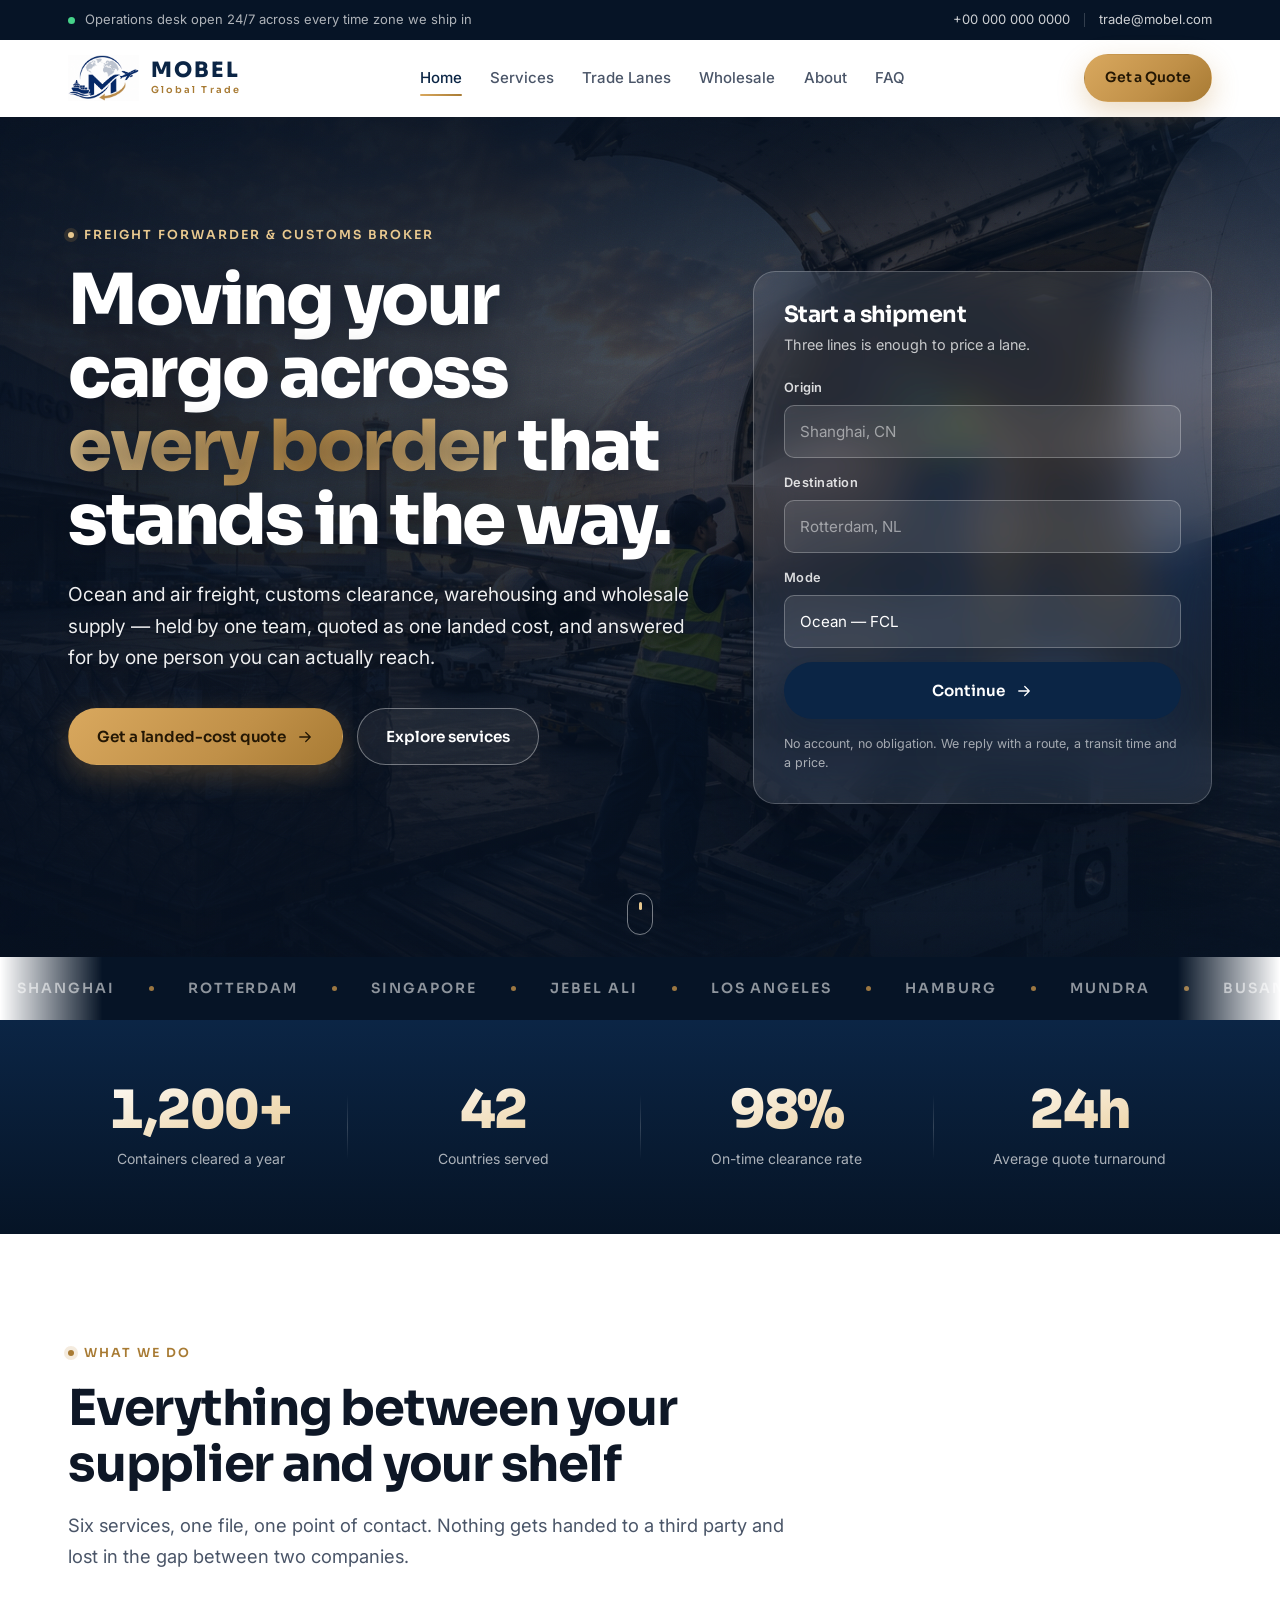
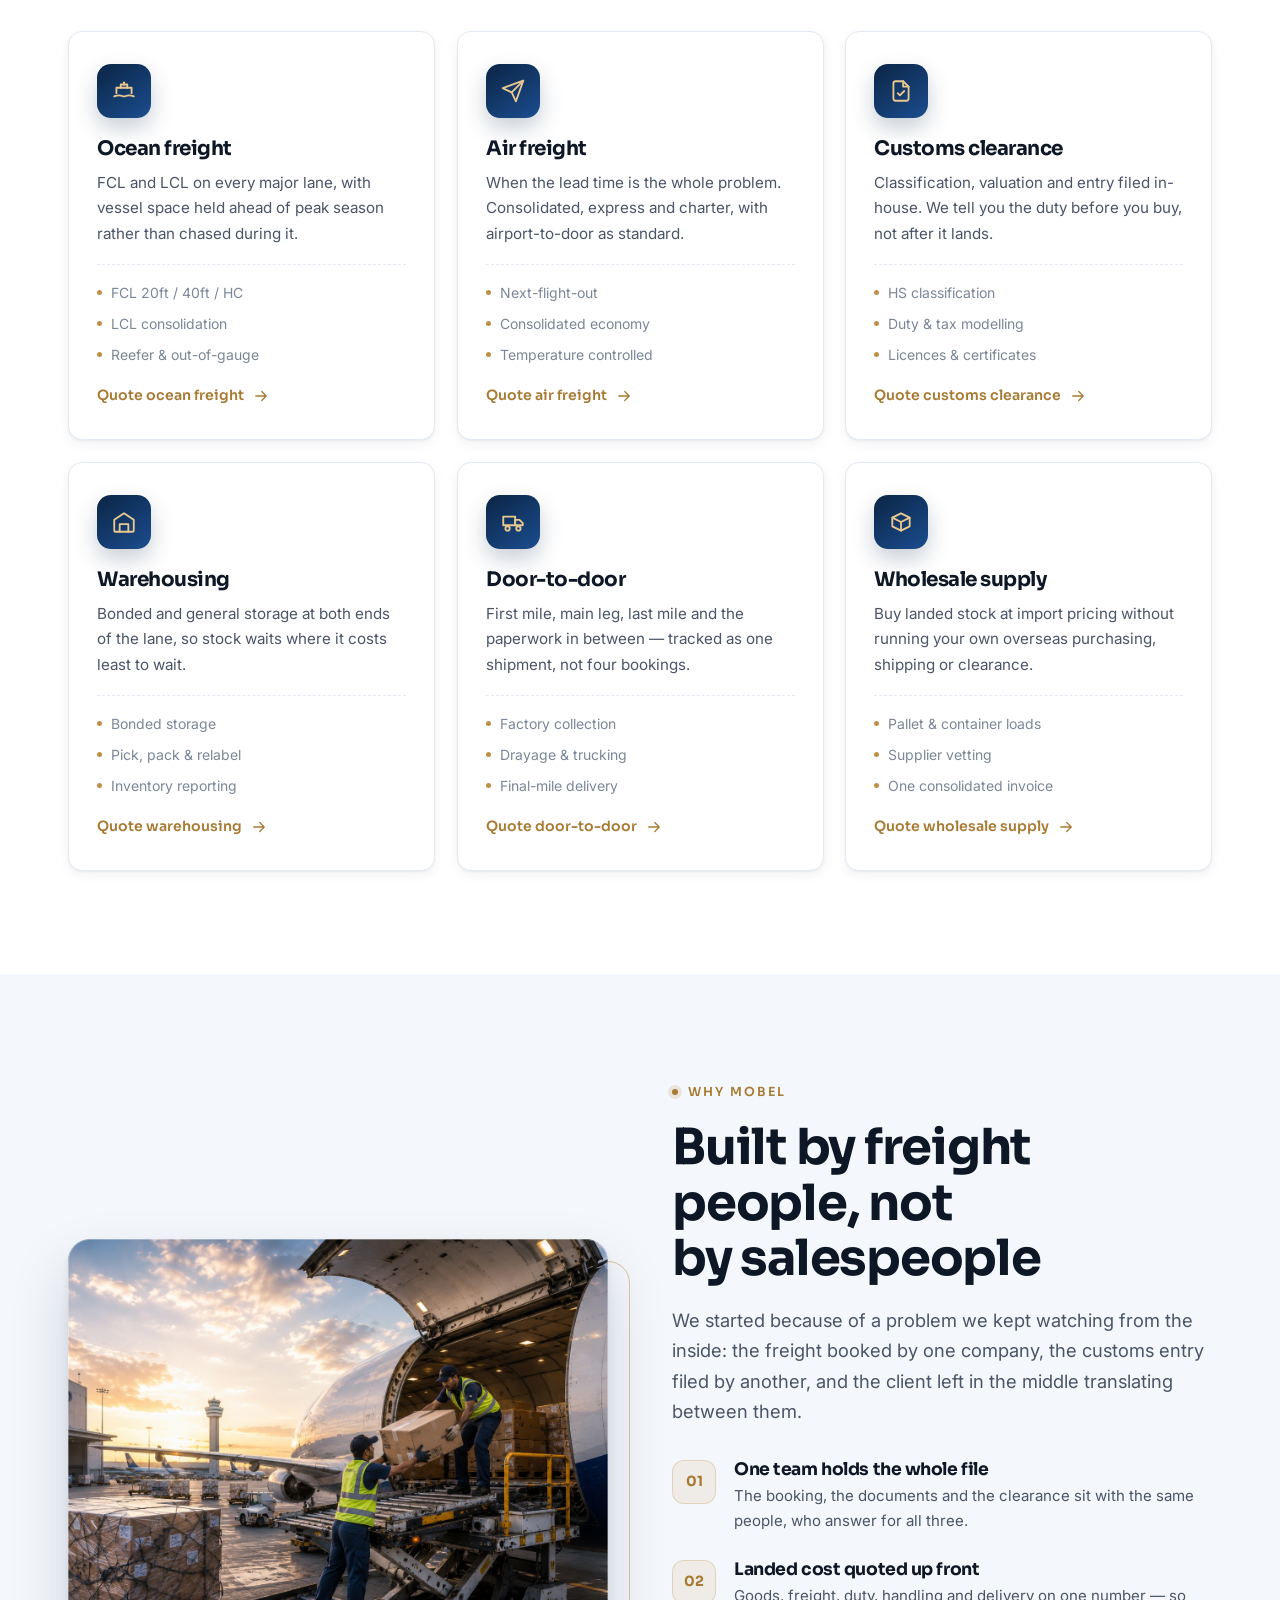
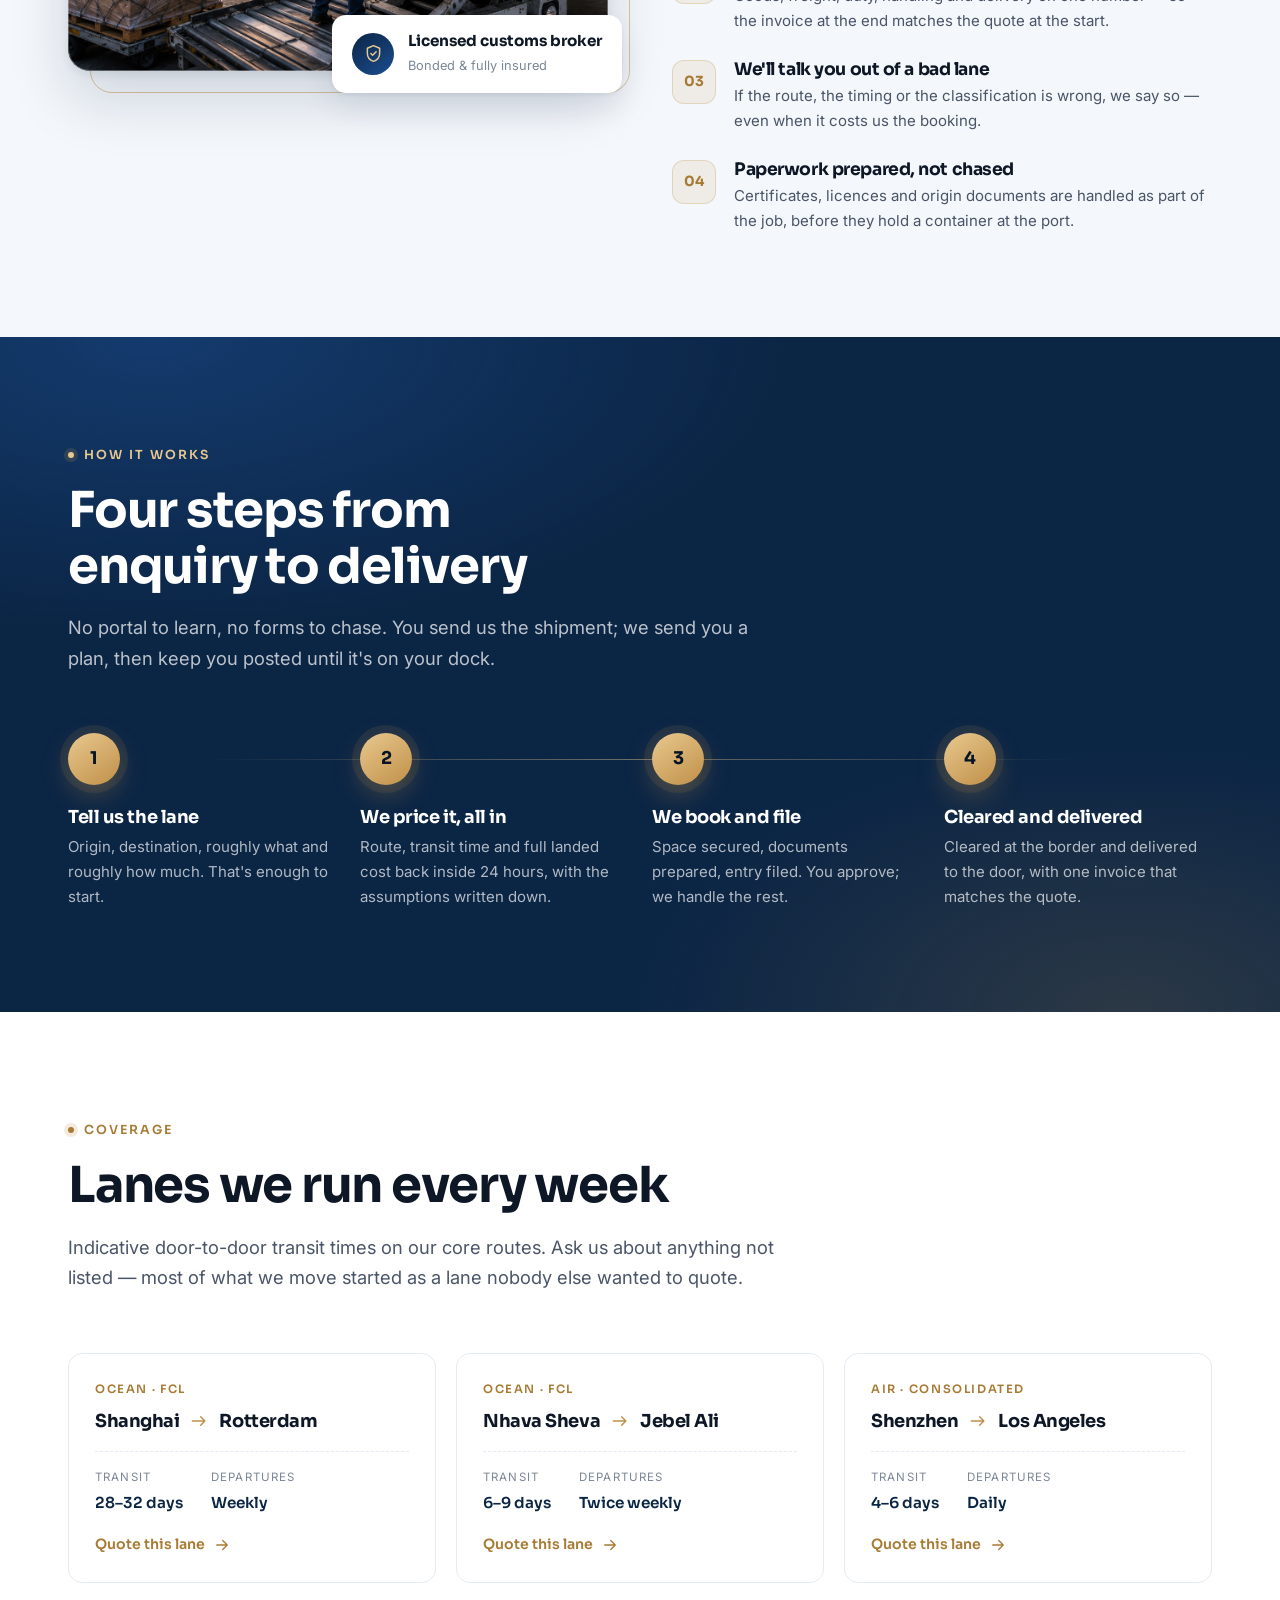
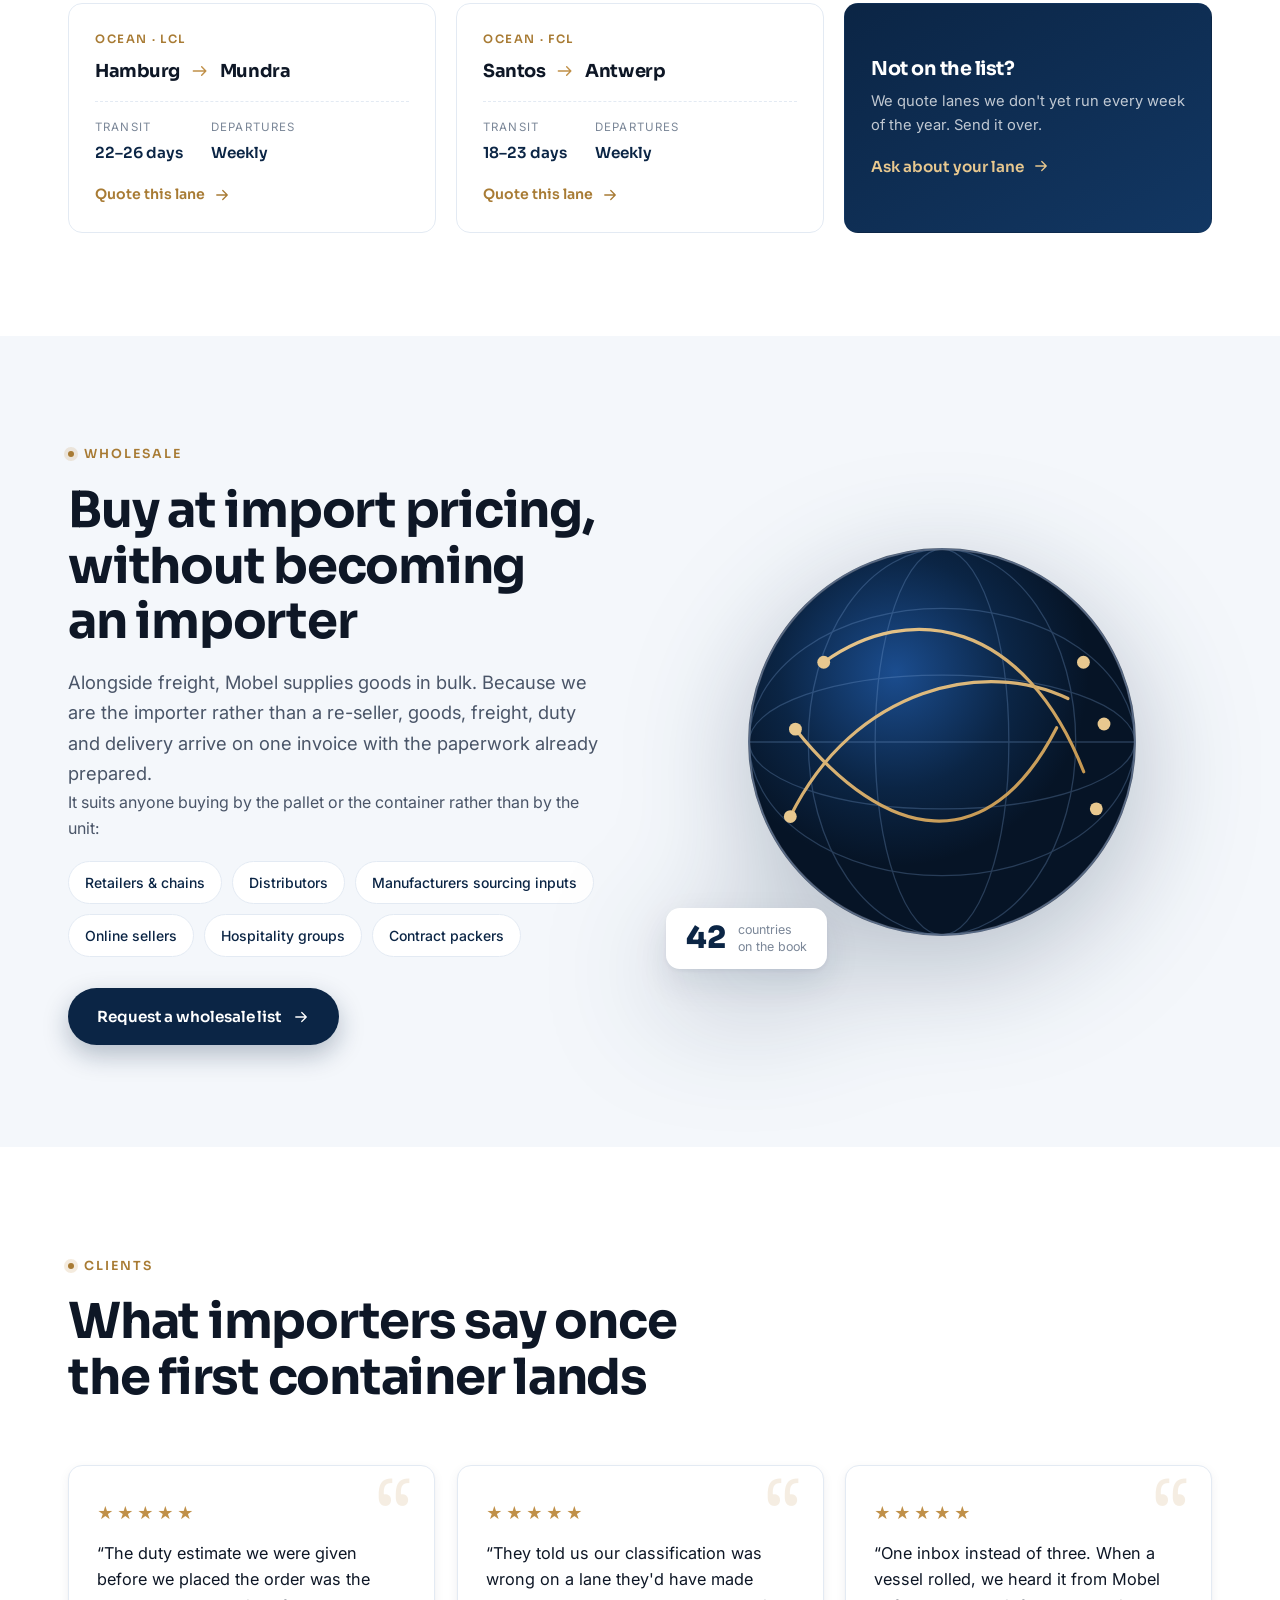
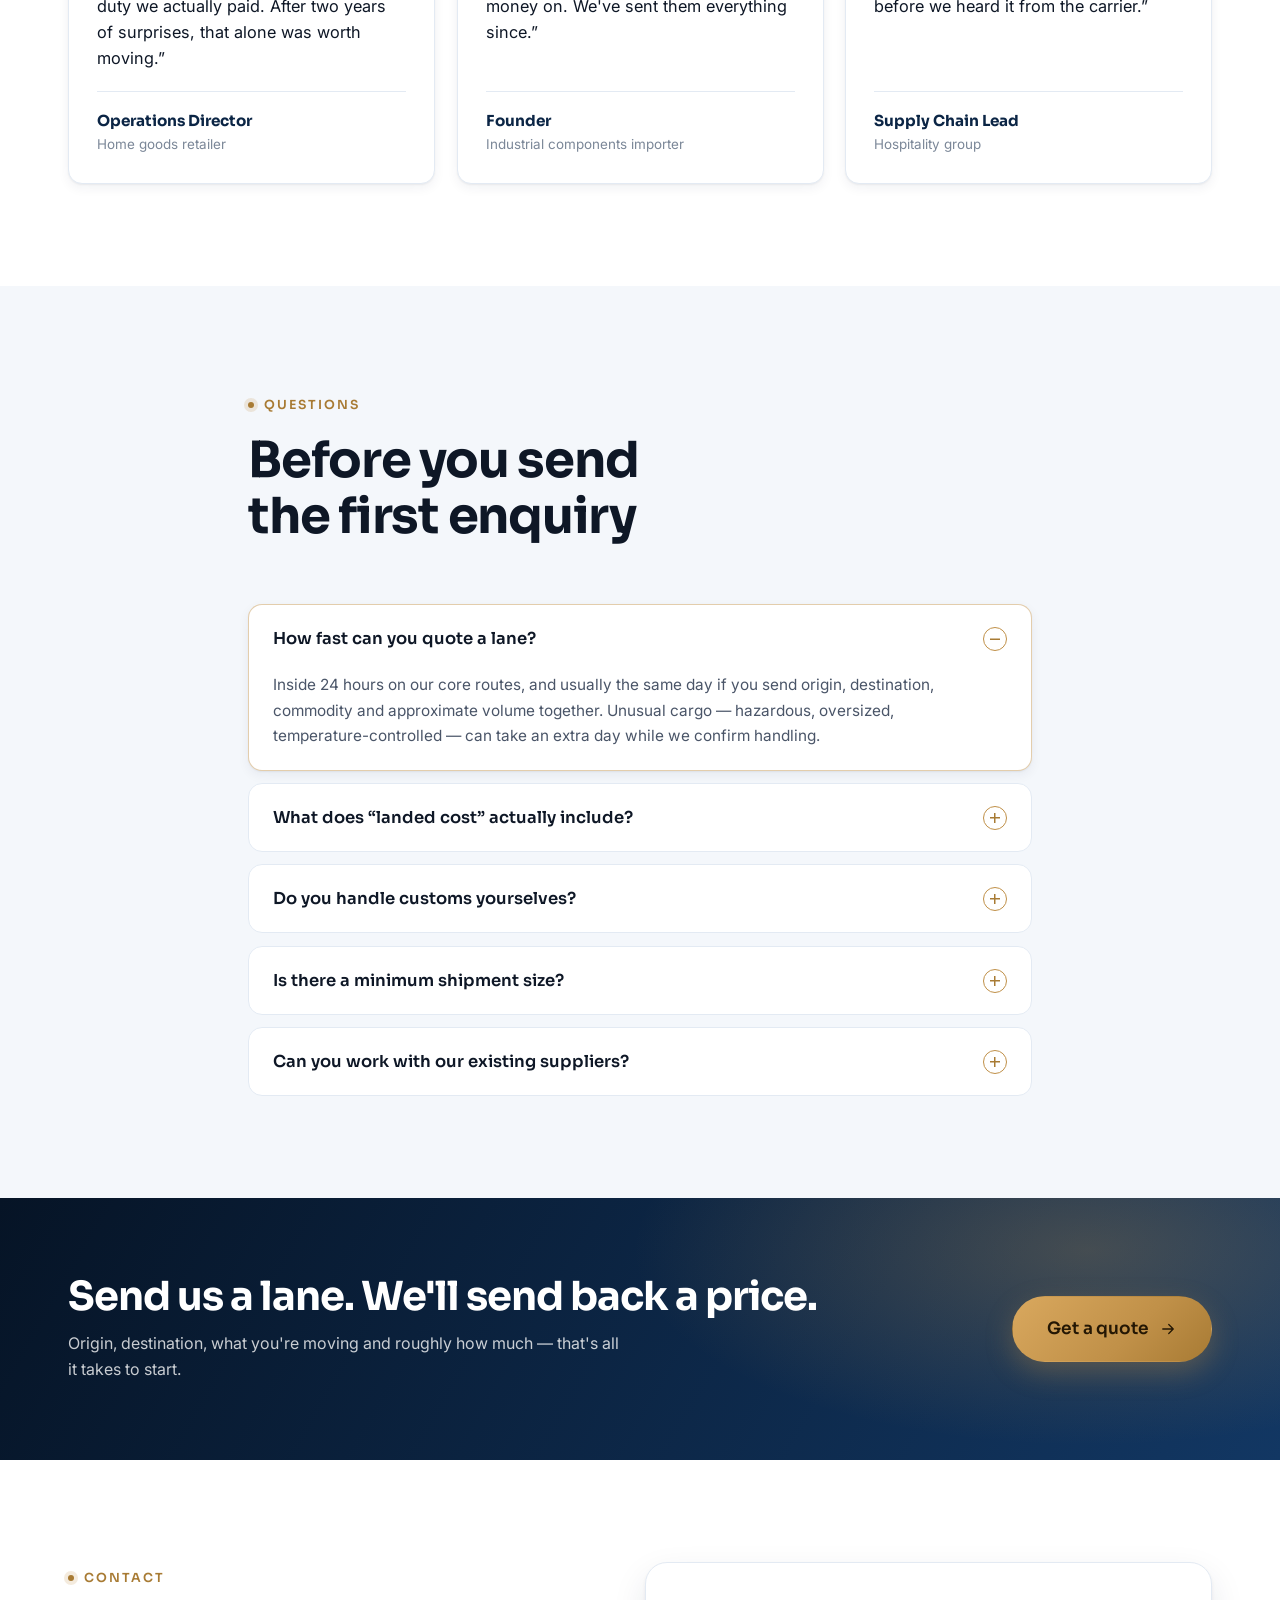
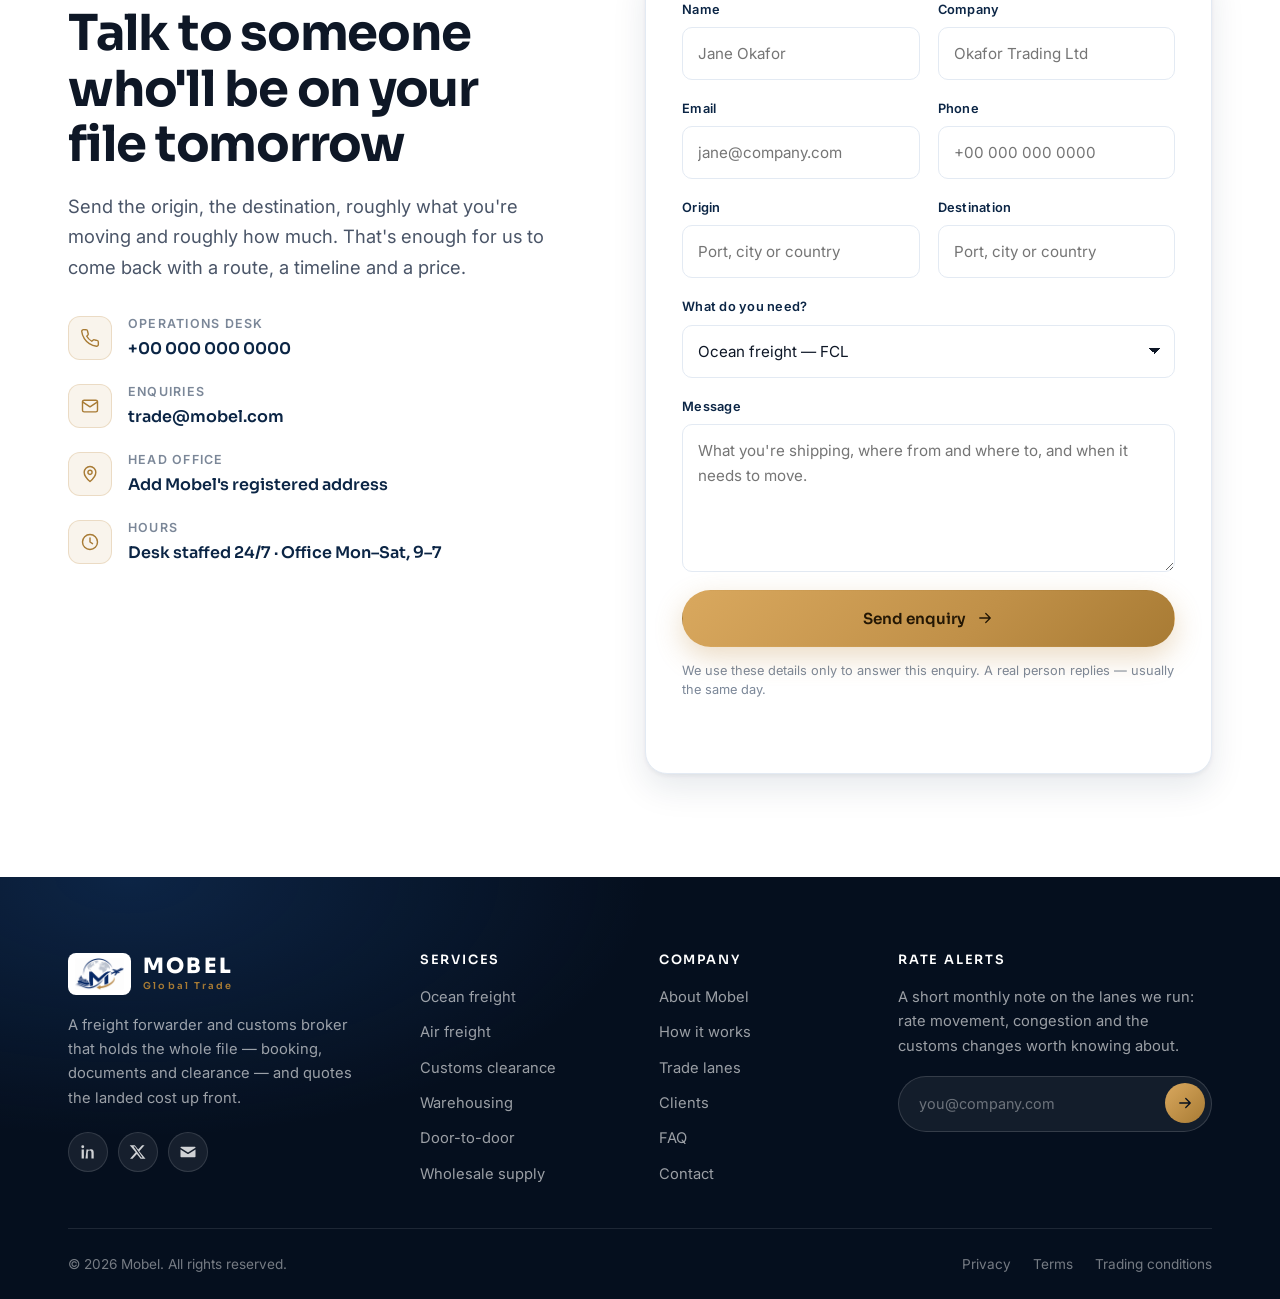
==== index.html @ 92ee80ad "Mobel site v2: enquiries and rate-alert sign-ups post to Zoho CRM as Leads" ====
<!DOCTYPE html>
<html lang="en">
<head>
<meta charset="UTF-8" />
<meta name="viewport" content="width=device-width, initial-scale=1.0" />
<meta name="theme-color" content="#0b2545" />
<title>Mobel — Import, Export &amp; Global Freight Forwarding</title>

<meta name="description" content="Mobel is a licensed freight forwarder and customs broker. Ocean and air freight, customs clearance, warehousing and wholesale supply — one team, one invoice, one landed cost." />
<link rel="canonical" href="https://praneet-admin.github.io/mobel/" />

<!-- Open Graph / social preview -->
<meta property="og:type" content="website" />
<meta property="og:title" content="Mobel — Import, Export &amp; Global Freight Forwarding" />
<meta property="og:description" content="Freight, customs and wholesale supply held by one team. Full landed cost quoted up front." />
<meta property="og:image" content="https://praneet-admin.github.io/mobel/hero-image.png" /> 
<meta name="twitter:card" content="summary_large_image" />

<link rel="icon" href="logo.png" />
<link rel="apple-touch-icon" href="logo.png" />

<link rel="preconnect" href="https://fonts.googleapis.com" />
<link rel="preconnect" href="https://fonts.gstatic.com" crossorigin />
<link href="https://fonts.googleapis.com/css2?family=Sora:wght@500;600;700;800&family=Inter:wght@400;500;600;700&display=swap" rel="stylesheet" />

<link rel="preload" as="image" href="hero-image.png" fetchpriority="high" />
<link rel="stylesheet" href="mobel-v2.css?v=2" />

<!-- Inline and before the first paint on purpose. The scroll-reveal CSS
     only hides anything when this class is present, so with JavaScript
     off the page renders complete instead of blank. -->
<script>document.documentElement.classList.add("js");</script>

<!-- Search engines read this to show the business as a rich result.
     Replace the placeholder phone, email and address before going live. -->
<script type="application/ld+json">
{
  "@context": "https://schema.org",
  "@type": "Organization",
  "name": "Mobel",
  "description": "Import, export, freight forwarding, customs clearance and wholesale supply.",
  "url": "https://praneet-admin.github.io/mobel/",
  "logo": "logo.png",
  "contactPoint": {
    "@type": "ContactPoint",
    "telephone": "+00-000-000-0000",
    "contactType": "sales",
    "availableLanguage": ["English"]
  }
}
</script>
</head>

<body>

<!-- Keyboard users land here first: one tab, one Enter, straight past the nav. -->
<a href="#main" class="skip-link">Skip to content</a>

<!-- ============================================================
     UTILITY BAR — contact details above the fold, always.
     Hidden under 900px, where the same details live in the menu.
     ============================================================ -->
<div class="topbar">
  <div class="shell topbar__inner">
    <p class="topbar__note">
      <span class="pulse" aria-hidden="true"></span>
      Operations desk open 24/7 across every time zone we ship in
    </p>
    <div class="topbar__links">
      <!-- TODO: replace with Mobel's real phone and inbox -->
      <a href="tel:+000000000000">+00 000 000 0000</a>
      <span class="topbar__sep" aria-hidden="true"></span>
      <a href="mailto:trade@mobel.com">trade@mobel.com</a>
    </div>
  </div>
</div>

<!-- ============================================================
     HEADER — sticky. Adds .is-scrolled past 40px (see mobel-v2.js),
     which tightens it and drops the glass shadow in.
     ============================================================ -->
<header class="header" id="header">
  <div class="shell header__inner">

    <a href="#home" class="brand" aria-label="Mobel — home">
      <img src="logo.png" alt="" class="brand__mark" width="830" height="540" />
      <span class="brand__text">
        MOBEL
        <small>Global Trade</small>
      </span>
    </a>

    <nav class="nav" id="nav" aria-label="Main">
      <ul class="nav__list">
        <li><a href="#home" class="nav__link is-active">Home</a></li>
        <li><a href="#services" class="nav__link">Services</a></li>
        <li><a href="#lanes" class="nav__link">Trade Lanes</a></li>
        <li><a href="#wholesale" class="nav__link">Wholesale</a></li>
        <li><a href="#about" class="nav__link">About</a></li>
        <li><a href="#faq" class="nav__link">FAQ</a></li>
      </ul>

      <!-- Only rendered inside the mobile panel; hidden on desktop. On the
           narrowest screens the header's own CTA is dropped for room, so it
           is repeated here rather than lost. -->
      <div class="nav__meta">
        <a href="#contact" class="btn btn--gold btn--full nav__cta">Get a Quote</a>
        <a href="tel:+000000000000">+00 000 000 0000</a>
        <a href="mailto:trade@mobel.com">trade@mobel.com</a>
      </div>
    </nav>

    <div class="header__actions">
      <a href="#contact" class="btn btn--gold btn--sm">Get a Quote</a>

      <button class="burger" id="burger" type="button"
              aria-label="Open menu" aria-expanded="false" aria-controls="nav">
        <span></span><span></span><span></span>
      </button>
    </div>

  </div>
</header>

<main id="main">

<!-- ============================================================
     HERO
     ============================================================ -->
<section class="hero" id="home">

  <!-- Photo lives in its own layer so it can drift (Ken Burns) without
       dragging the gradient, the grain or the copy along with it. -->
  <div class="hero__media" aria-hidden="true">
    <div class="hero__photo"></div>
    <div class="hero__veil"></div>
    <div class="hero__grain"></div>
  </div>

  <div class="shell hero__inner">

    <div class="hero__copy">

      <p class="eyebrow eyebrow--light reveal">
        <span class="eyebrow__dot" aria-hidden="true"></span>
        Freight forwarder &amp; customs broker
      </p>

      <h1 class="hero__title reveal" data-reveal-delay="1">
        Moving your cargo across
        <span class="grad">every border</span>
        that stands in the way.
      </h1>

      <p class="hero__lead reveal" data-reveal-delay="2">
        Ocean and air freight, customs clearance, warehousing and wholesale
        supply — held by one team, quoted as one landed cost, and answered
        for by one person you can actually reach.
      </p>

      <div class="hero__actions reveal" data-reveal-delay="3">
        <a href="#contact" class="btn btn--gold">
          Get a landed-cost quote
          <svg viewBox="0 0 24 24" class="btn__arrow" aria-hidden="true"><path d="M5 12h13M13 6l6 6-6 6"/></svg>
        </a>
        <a href="#services" class="btn btn--ghost">Explore services</a>
      </div>

      <ul class="hero__trust reveal" data-reveal-delay="4">
        <li>
          <svg viewBox="0 0 24 24" aria-hidden="true"><path d="M12 3l7 3v6c0 4.2-2.9 7.6-7 9-4.1-1.4-7-4.8-7-9V6l7-3z"/><path d="M9 12l2 2 4-4"/></svg>
          Licensed &amp; bonded
        </li>
        <li>
          <svg viewBox="0 0 24 24" aria-hidden="true"><circle cx="12" cy="12" r="9"/><path d="M12 7v5l3 2"/></svg>
          Quote inside 24 hours
        </li>
        <li>
          <svg viewBox="0 0 24 24" aria-hidden="true"><path d="M4 17h16M4 12h16M4 7h16"/></svg>
          One invoice, all-in
        </li>
      </ul>

    </div>

    <!-- Glass quote card. It is a real form: it posts nothing on its own,
         it hands what you typed to the full form at #contact so nobody
         types the same three answers twice. -->
    <aside class="quote reveal" data-reveal-delay="2" aria-labelledby="quote-title">
      <div class="quote__head">
        <h2 id="quote-title">Start a shipment</h2>
        <p>Three lines is enough to price a lane.</p>
      </div>

      <form class="quote__form" id="quick-quote" novalidate>
        <div class="field">
          <label for="q-from">Origin</label>
          <input type="text" id="q-from" name="from" placeholder="Shanghai, CN" autocomplete="off" />
        </div>
        <div class="field">
          <label for="q-to">Destination</label>
          <input type="text" id="q-to" name="to" placeholder="Rotterdam, NL" autocomplete="off" />
        </div>
        <div class="field">
          <label for="q-mode">Mode</label>
          <select id="q-mode" name="mode">
            <option>Ocean — FCL</option>
            <option>Ocean — LCL</option>
            <option>Air freight</option>
            <option>Customs clearance only</option>
            <option>Wholesale supply</option>
          </select>
        </div>
        <button type="submit" class="btn btn--navy btn--full">
          Continue
          <svg viewBox="0 0 24 24" class="btn__arrow" aria-hidden="true"><path d="M5 12h13M13 6l6 6-6 6"/></svg>
        </button>
      </form>

      <p class="quote__foot">No account, no obligation. We reply with a route, a transit time and a price.</p>
    </aside>

  </div>

  <a href="#ticker" class="hero__scroll" aria-label="Scroll to next section">
    <span></span>
  </a>
</section>

<!-- ============================================================
     PORT TICKER — the marquee doubles its own content in the markup
     so the loop can restart with no visible seam.
     ============================================================ -->
<section class="ticker" id="ticker" aria-label="Ports we operate through">
  <div class="ticker__track">
    <ul class="ticker__row">
      <li>Shanghai</li><li>Rotterdam</li><li>Singapore</li><li>Jebel Ali</li>
      <li>Los Angeles</li><li>Hamburg</li><li>Mundra</li><li>Busan</li>
      <li>Santos</li><li>Antwerp</li><li>Nhava Sheva</li><li>Felixstowe</li>
    </ul>
    <ul class="ticker__row" aria-hidden="true">
      <li>Shanghai</li><li>Rotterdam</li><li>Singapore</li><li>Jebel Ali</li>
      <li>Los Angeles</li><li>Hamburg</li><li>Mundra</li><li>Busan</li>
      <li>Santos</li><li>Antwerp</li><li>Nhava Sheva</li><li>Felixstowe</li>
    </ul>
  </div>
</section>

<!-- ============================================================
     STATS — counters animate once, when scrolled into view.
     TODO: every figure below is a placeholder. Swap in Mobel's real
     numbers before this site goes live.
     ============================================================ -->
<section class="stats" aria-label="Mobel by the numbers">
  <div class="shell stats__grid">

    <div class="stat reveal">
      <p class="stat__num"><span data-count="1200" data-suffix="+">0</span></p>
      <p class="stat__label">Containers cleared a year</p>
    </div>
    <div class="stat reveal" data-reveal-delay="1">
      <p class="stat__num"><span data-count="42" data-suffix="">0</span></p>
      <p class="stat__label">Countries served</p>
    </div>
    <div class="stat reveal" data-reveal-delay="2">
      <p class="stat__num"><span data-count="98" data-suffix="%">0</span></p>
      <p class="stat__label">On-time clearance rate</p>
    </div>
    <div class="stat reveal" data-reveal-delay="3">
      <p class="stat__num"><span data-count="24" data-suffix="h">0</span></p>
      <p class="stat__label">Average quote turnaround</p>
    </div>

  </div>
</section>

<!-- ============================================================
     SERVICES
     ============================================================ -->
<section class="section" id="services">
  <div class="shell">

    <header class="section__head reveal">
      <p class="eyebrow"><span class="eyebrow__dot" aria-hidden="true"></span> What we do</p>
      <h2 class="section__title">Everything between your supplier and your shelf</h2>
      <p class="section__lead">
        Six services, one file, one point of contact. Nothing gets handed to a
        third party and lost in the gap between two companies.
      </p>
    </header>

    <div class="cards">

      <article class="card reveal">
        <div class="card__icon">
          <svg viewBox="0 0 24 24" aria-hidden="true"><path d="M3 17s2-1 4.5-1 3 1 4.5 1 2-1 4.5-1 4.5 1 4.5 1"/><path d="M5 14V9h14v5"/><path d="M9 9V6h6v3"/><path d="M12 6V4"/></svg>
        </div>
        <h3>Ocean freight</h3>
        <p>FCL and LCL on every major lane, with vessel space held ahead of peak season rather than chased during it.</p>
        <ul class="card__list">
          <li>FCL 20ft / 40ft / HC</li>
          <li>LCL consolidation</li>
          <li>Reefer &amp; out-of-gauge</li>
        </ul>
        <a href="#contact" class="link-arrow card__quote" data-prefill data-service="Ocean freight — FCL">
          Quote ocean freight
          <svg viewBox="0 0 24 24" aria-hidden="true"><path d="M5 12h13M13 6l6 6-6 6"/></svg>
        </a>
      </article>

      <article class="card reveal" data-reveal-delay="1">
        <div class="card__icon">
          <svg viewBox="0 0 24 24" aria-hidden="true"><path d="M21.5 2.5L10.8 13.2"/><path d="M21.5 2.5l-6.8 19-3.9-8.3-8.3-3.9z"/></svg>
        </div>
        <h3>Air freight</h3>
        <p>When the lead time is the whole problem. Consolidated, express and charter, with airport-to-door as standard.</p>
        <ul class="card__list">
          <li>Next-flight-out</li>
          <li>Consolidated economy</li>
          <li>Temperature controlled</li>
        </ul>
        <a href="#contact" class="link-arrow card__quote" data-prefill data-service="Air freight">
          Quote air freight
          <svg viewBox="0 0 24 24" aria-hidden="true"><path d="M5 12h13M13 6l6 6-6 6"/></svg>
        </a>
      </article>

      <article class="card reveal" data-reveal-delay="2">
        <div class="card__icon">
          <svg viewBox="0 0 24 24" aria-hidden="true"><path d="M14 3H7a2 2 0 00-2 2v14a2 2 0 002 2h10a2 2 0 002-2V8z"/><path d="M14 3v5h5"/><path d="M9 14l2 2 4-4"/></svg>
        </div>
        <h3>Customs clearance</h3>
        <p>Classification, valuation and entry filed in-house. We tell you the duty before you buy, not after it lands.</p>
        <ul class="card__list">
          <li>HS classification</li>
          <li>Duty &amp; tax modelling</li>
          <li>Licences &amp; certificates</li>
        </ul>
        <a href="#contact" class="link-arrow card__quote" data-prefill data-service="Customs clearance only">
          Quote customs clearance
          <svg viewBox="0 0 24 24" aria-hidden="true"><path d="M5 12h13M13 6l6 6-6 6"/></svg>
        </a>
      </article>

      <article class="card reveal" data-reveal-delay="3">
        <div class="card__icon">
          <svg viewBox="0 0 24 24" aria-hidden="true"><path d="M3 10l9-6 9 6v10a1 1 0 01-1 1H4a1 1 0 01-1-1z"/><path d="M8 21v-7h8v7"/></svg>
        </div>
        <h3>Warehousing</h3>
        <p>Bonded and general storage at both ends of the lane, so stock waits where it costs least to wait.</p>
        <ul class="card__list">
          <li>Bonded storage</li>
          <li>Pick, pack &amp; relabel</li>
          <li>Inventory reporting</li>
        </ul>
        <a href="#contact" class="link-arrow card__quote" data-prefill data-service="Warehousing">
          Quote warehousing
          <svg viewBox="0 0 24 24" aria-hidden="true"><path d="M5 12h13M13 6l6 6-6 6"/></svg>
        </a>
      </article>

      <article class="card reveal" data-reveal-delay="4">
        <div class="card__icon">
          <svg viewBox="0 0 24 24" aria-hidden="true"><path d="M3 7h11v8H3z"/><path d="M14 10h4l3 3v2h-7z"/><circle cx="7" cy="18" r="2"/><circle cx="17" cy="18" r="2"/></svg>
        </div>
        <h3>Door-to-door</h3>
        <p>First mile, main leg, last mile and the paperwork in between — tracked as one shipment, not four bookings.</p>
        <ul class="card__list">
          <li>Factory collection</li>
          <li>Drayage &amp; trucking</li>
          <li>Final-mile delivery</li>
        </ul>
        <a href="#contact" class="link-arrow card__quote" data-prefill data-service="Not sure yet — advise me">
          Quote door-to-door
          <svg viewBox="0 0 24 24" aria-hidden="true"><path d="M5 12h13M13 6l6 6-6 6"/></svg>
        </a>
      </article>

      <article class="card reveal" data-reveal-delay="5">
        <div class="card__icon">
          <svg viewBox="0 0 24 24" aria-hidden="true"><path d="M4 8l8-4 8 4-8 4z"/><path d="M4 8v8l8 4 8-4V8"/><path d="M12 12v8"/></svg>
        </div>
        <h3>Wholesale supply</h3>
        <p>Buy landed stock at import pricing without running your own overseas purchasing, shipping or clearance.</p>
        <ul class="card__list">
          <li>Pallet &amp; container loads</li>
          <li>Supplier vetting</li>
          <li>One consolidated invoice</li>
        </ul>
        <a href="#contact" class="link-arrow card__quote" data-prefill data-service="Wholesale supply">
          Quote wholesale supply
          <svg viewBox="0 0 24 24" aria-hidden="true"><path d="M5 12h13M13 6l6 6-6 6"/></svg>
        </a>
      </article>

    </div>
  </div>
</section>

<!-- ============================================================
     WHY MOBEL — split: photo collage left, argument right
     ============================================================ -->
<section class="section section--mist" id="about">
  <div class="shell split">

    <div class="split__media reveal">
      <div class="frame">
        <img src="hero-image.png" alt="Mobel ground crew loading palletised cargo into a freighter at dawn" loading="lazy" width="1536" height="1024" />
      </div>

      <!-- floating credential chip -->
      <div class="badge">
        <div class="badge__ring">
          <svg viewBox="0 0 24 24" aria-hidden="true"><path d="M12 3l7 3v6c0 4.2-2.9 7.6-7 9-4.1-1.4-7-4.8-7-9V6l7-3z"/><path d="M9 12l2 2 4-4"/></svg>
        </div>
        <div>
          <strong>Licensed customs broker</strong>
          <span>Bonded &amp; fully insured</span>
        </div>
      </div>
    </div>

    <div class="split__body">
      <p class="eyebrow reveal"><span class="eyebrow__dot" aria-hidden="true"></span> Why Mobel</p>
      <h2 class="section__title reveal" data-reveal-delay="1">
        Built by freight people, not by salespeople
      </h2>
      <p class="section__lead reveal" data-reveal-delay="1">
        We started because of a problem we kept watching from the inside: the
        freight booked by one company, the customs entry filed by another, and
        the client left in the middle translating between them.
      </p>

      <ol class="points">
        <li class="reveal" data-reveal-delay="2">
          <span class="points__n">01</span>
          <div>
            <h3>One team holds the whole file</h3>
            <p>The booking, the documents and the clearance sit with the same people, who answer for all three.</p>
          </div>
        </li>
        <li class="reveal" data-reveal-delay="3">
          <span class="points__n">02</span>
          <div>
            <h3>Landed cost quoted up front</h3>
            <p>Goods, freight, duty, handling and delivery on one number — so the invoice at the end matches the quote at the start.</p>
          </div>
        </li>
        <li class="reveal" data-reveal-delay="4">
          <span class="points__n">03</span>
          <div>
            <h3>We'll talk you out of a bad lane</h3>
            <p>If the route, the timing or the classification is wrong, we say so — even when it costs us the booking.</p>
          </div>
        </li>
        <li class="reveal" data-reveal-delay="5">
          <span class="points__n">04</span>
          <div>
            <h3>Paperwork prepared, not chased</h3>
            <p>Certificates, licences and origin documents are handled as part of the job, before they hold a container at the port.</p>
          </div>
        </li>
      </ol>
    </div>

  </div>
</section>

<!-- ============================================================
     PROCESS
     ============================================================ -->
<section class="section section--navy" id="process">
  <div class="shell">

    <header class="section__head section__head--light reveal">
      <p class="eyebrow eyebrow--light"><span class="eyebrow__dot" aria-hidden="true"></span> How it works</p>
      <h2 class="section__title">Four steps from enquiry to delivery</h2>
      <p class="section__lead">
        No portal to learn, no forms to chase. You send us the shipment; we
        send you a plan, then keep you posted until it's on your dock.
      </p>
    </header>

    <ol class="steps">
      <li class="step reveal">
        <span class="step__n">1</span>
        <h3>Tell us the lane</h3>
        <p>Origin, destination, roughly what and roughly how much. That's enough to start.</p>
      </li>
      <li class="step reveal" data-reveal-delay="1">
        <span class="step__n">2</span>
        <h3>We price it, all in</h3>
        <p>Route, transit time and full landed cost back inside 24 hours, with the assumptions written down.</p>
      </li>
      <li class="step reveal" data-reveal-delay="2">
        <span class="step__n">3</span>
        <h3>We book and file</h3>
        <p>Space secured, documents prepared, entry filed. You approve; we handle the rest.</p>
      </li>
      <li class="step reveal" data-reveal-delay="3">
        <span class="step__n">4</span>
        <h3>Cleared and delivered</h3>
        <p>Cleared at the border and delivered to the door, with one invoice that matches the quote.</p>
      </li>
    </ol>

  </div>
</section>

<!-- ============================================================
     TRADE LANES
     ============================================================ -->
<section class="section" id="lanes">
  <div class="shell">

    <header class="section__head reveal">
      <p class="eyebrow"><span class="eyebrow__dot" aria-hidden="true"></span> Coverage</p>
      <h2 class="section__title">Lanes we run every week</h2>
      <p class="section__lead">
        Indicative door-to-door transit times on our core routes. Ask us about
        anything not listed — most of what we move started as a lane nobody
        else wanted to quote.
      </p>
    </header>

    <div class="lanes">

      <article class="lane reveal">
        <p class="lane__mode">Ocean · FCL</p>
        <h3 class="lane__route"><span>Shanghai</span><svg viewBox="0 0 24 24" aria-hidden="true"><path d="M4 12h15M14 7l5 5-5 5"/></svg><span>Rotterdam</span></h3>
        <dl class="lane__meta">
          <div><dt>Transit</dt><dd>28–32 days</dd></div>
          <div><dt>Departures</dt><dd>Weekly</dd></div>
        </dl>
        <a href="#contact" class="link-arrow lane__quote" data-prefill data-origin="Shanghai" data-destination="Rotterdam" data-service="Ocean freight — FCL">
          Quote this lane
          <svg viewBox="0 0 24 24" aria-hidden="true"><path d="M5 12h13M13 6l6 6-6 6"/></svg>
        </a>
      </article>

      <article class="lane reveal" data-reveal-delay="1">
        <p class="lane__mode">Ocean · FCL</p>
        <h3 class="lane__route"><span>Nhava Sheva</span><svg viewBox="0 0 24 24" aria-hidden="true"><path d="M4 12h15M14 7l5 5-5 5"/></svg><span>Jebel Ali</span></h3>
        <dl class="lane__meta">
          <div><dt>Transit</dt><dd>6–9 days</dd></div>
          <div><dt>Departures</dt><dd>Twice weekly</dd></div>
        </dl>
        <a href="#contact" class="link-arrow lane__quote" data-prefill data-origin="Nhava Sheva" data-destination="Jebel Ali" data-service="Ocean freight — FCL">
          Quote this lane
          <svg viewBox="0 0 24 24" aria-hidden="true"><path d="M5 12h13M13 6l6 6-6 6"/></svg>
        </a>
      </article>

      <article class="lane reveal" data-reveal-delay="2">
        <p class="lane__mode">Air · Consolidated</p>
        <h3 class="lane__route"><span>Shenzhen</span><svg viewBox="0 0 24 24" aria-hidden="true"><path d="M4 12h15M14 7l5 5-5 5"/></svg><span>Los Angeles</span></h3>
        <dl class="lane__meta">
          <div><dt>Transit</dt><dd>4–6 days</dd></div>
          <div><dt>Departures</dt><dd>Daily</dd></div>
        </dl>
        <a href="#contact" class="link-arrow lane__quote" data-prefill data-origin="Shenzhen" data-destination="Los Angeles" data-service="Air freight">
          Quote this lane
          <svg viewBox="0 0 24 24" aria-hidden="true"><path d="M5 12h13M13 6l6 6-6 6"/></svg>
        </a>
      </article>

      <article class="lane reveal" data-reveal-delay="3">
        <p class="lane__mode">Ocean · LCL</p>
        <h3 class="lane__route"><span>Hamburg</span><svg viewBox="0 0 24 24" aria-hidden="true"><path d="M4 12h15M14 7l5 5-5 5"/></svg><span>Mundra</span></h3>
        <dl class="lane__meta">
          <div><dt>Transit</dt><dd>22–26 days</dd></div>
          <div><dt>Departures</dt><dd>Weekly</dd></div>
        </dl>
        <a href="#contact" class="link-arrow lane__quote" data-prefill data-origin="Hamburg" data-destination="Mundra" data-service="Ocean freight — LCL">
          Quote this lane
          <svg viewBox="0 0 24 24" aria-hidden="true"><path d="M5 12h13M13 6l6 6-6 6"/></svg>
        </a>
      </article>

      <article class="lane reveal" data-reveal-delay="4">
        <p class="lane__mode">Ocean · FCL</p>
        <h3 class="lane__route"><span>Santos</span><svg viewBox="0 0 24 24" aria-hidden="true"><path d="M4 12h15M14 7l5 5-5 5"/></svg><span>Antwerp</span></h3>
        <dl class="lane__meta">
          <div><dt>Transit</dt><dd>18–23 days</dd></div>
          <div><dt>Departures</dt><dd>Weekly</dd></div>
        </dl>
        <a href="#contact" class="link-arrow lane__quote" data-prefill data-origin="Santos" data-destination="Antwerp" data-service="Ocean freight — FCL">
          Quote this lane
          <svg viewBox="0 0 24 24" aria-hidden="true"><path d="M5 12h13M13 6l6 6-6 6"/></svg>
        </a>
      </article>

      <article class="lane lane--cta reveal" data-reveal-delay="5">
        <h3>Not on the list?</h3>
        <p>We quote lanes we don't yet run every week of the year. Send it over.</p>
        <a href="#contact" class="link-arrow">
          Ask about your lane
          <svg viewBox="0 0 24 24" aria-hidden="true"><path d="M5 12h13M13 6l6 6-6 6"/></svg>
        </a>
      </article>

    </div>
  </div>
</section>

<!-- ============================================================
     WHOLESALE
     ============================================================ -->
<section class="section section--mist" id="wholesale">
  <div class="shell split split--reverse">

    <div class="split__body">
      <p class="eyebrow reveal"><span class="eyebrow__dot" aria-hidden="true"></span> Wholesale</p>
      <h2 class="section__title reveal" data-reveal-delay="1">Buy at import pricing, without becoming an importer</h2>
      <p class="section__lead reveal" data-reveal-delay="1">
        Alongside freight, Mobel supplies goods in bulk. Because we are the
        importer rather than a re-seller, goods, freight, duty and delivery
        arrive on one invoice with the paperwork already prepared.
      </p>

      <p class="reveal" data-reveal-delay="2">
        It suits anyone buying by the pallet or the container rather than by
        the unit:
      </p>

      <ul class="chips reveal" data-reveal-delay="3">
        <li>Retailers &amp; chains</li>
        <li>Distributors</li>
        <li>Manufacturers sourcing inputs</li>
        <li>Online sellers</li>
        <li>Hospitality groups</li>
        <li>Contract packers</li>
      </ul>

      <div class="reveal" data-reveal-delay="4">
        <a href="#contact" class="btn btn--navy" data-prefill data-service="Wholesale supply">
          Request a wholesale list
          <svg viewBox="0 0 24 24" class="btn__arrow" aria-hidden="true"><path d="M5 12h13M13 6l6 6-6 6"/></svg>
        </a>
      </div>
    </div>

    <!-- Abstract globe. Drawn in SVG rather than shipped as a photo:
         it scales to any screen, weighs nothing, and takes the brand
         colours straight from CSS. -->
    <div class="split__media reveal">
      <div class="globe">
        <svg viewBox="0 0 420 420" role="img" aria-label="Trade routes arcing between ports around a globe">
          <defs>
            <radialGradient id="g-core" cx="38%" cy="32%">
              <stop offset="0%" stop-color="#1b4d8f" />
              <stop offset="60%" stop-color="#0b2545" />
              <stop offset="100%" stop-color="#061426" />
            </radialGradient>
            <linearGradient id="g-route" x1="0" y1="0" x2="1" y2="1">
              <stop offset="0%" stop-color="#e8c88f" />
              <stop offset="100%" stop-color="#c09048" />
            </linearGradient>
          </defs>

          <circle cx="210" cy="210" r="150" fill="url(#g-core)" />

          <g class="globe__grid" fill="none" stroke="#7fa6d8" stroke-width="1">
            <circle cx="210" cy="210" r="150" />
            <ellipse cx="210" cy="210" rx="150" ry="52" />
            <ellipse cx="210" cy="210" rx="150" ry="104" />
            <ellipse cx="210" cy="210" rx="52" ry="150" />
            <ellipse cx="210" cy="210" rx="104" ry="150" />
            <line x1="60" y1="210" x2="360" y2="210" />
          </g>

          <g fill="none" stroke="url(#g-route)" stroke-width="2.5" stroke-linecap="round">
            <path class="globe__route" d="M92 268 C 150 150, 280 140, 336 196" />
            <path class="globe__route" d="M118 148 C 190 96, 288 118, 330 262" />
            <path class="globe__route" d="M96 200 C 176 300, 268 306, 320 148" />
          </g>

          <g class="globe__nodes" fill="#e8c88f" stroke="none">
            <circle cx="92"  cy="268" r="5" />
            <circle cx="336" cy="196" r="5" />
            <circle cx="118" cy="148" r="5" />
            <circle cx="330" cy="262" r="5" />
            <circle cx="96"  cy="200" r="5" />
            <circle cx="320" cy="148" r="5" />
          </g>
        </svg>

        <div class="globe__stat">
          <strong>42</strong>
          <span>countries<br />on the book</span>
        </div>
      </div>
    </div>

  </div>
</section>

<!-- ============================================================
     TESTIMONIALS
     TODO: replace with real, attributable quotes before publishing.
     ============================================================ -->
<section class="section" id="clients">
  <div class="shell">

    <header class="section__head reveal">
      <p class="eyebrow"><span class="eyebrow__dot" aria-hidden="true"></span> Clients</p>
      <h2 class="section__title">What importers say once the first container lands</h2>
    </header>

    <div class="quotes">
      <figure class="quotecard reveal">
        <div class="stars" aria-label="Rated 5 out of 5">★★★★★</div>
        <blockquote><p>“The duty estimate we were given before we placed the order was the duty we actually paid. After two years of surprises, that alone was worth moving.”</p></blockquote>
        <figcaption><strong>Operations Director</strong><span>Home goods retailer</span></figcaption>
      </figure>

      <figure class="quotecard reveal" data-reveal-delay="1">
        <div class="stars" aria-label="Rated 5 out of 5">★★★★★</div>
        <blockquote><p>“They told us our classification was wrong on a lane they'd have made money on. We've sent them everything since.”</p></blockquote>
        <figcaption><strong>Founder</strong><span>Industrial components importer</span></figcaption>
      </figure>

      <figure class="quotecard reveal" data-reveal-delay="2">
        <div class="stars" aria-label="Rated 5 out of 5">★★★★★</div>
        <blockquote><p>“One inbox instead of three. When a vessel rolled, we heard it from Mobel before we heard it from the carrier.”</p></blockquote>
        <figcaption><strong>Supply Chain Lead</strong><span>Hospitality group</span></figcaption>
      </figure>
    </div>

  </div>
</section>

<!-- ============================================================
     FAQ — native <details>, so it works with JS switched off.
     The script only adds the "close the others" behaviour.
     ============================================================ -->
<section class="section section--mist" id="faq">
  <div class="shell faq">

    <header class="section__head reveal">
      <p class="eyebrow"><span class="eyebrow__dot" aria-hidden="true"></span> Questions</p>
      <h2 class="section__title">Before you send the first enquiry</h2>
    </header>

    <div class="faq__list">
      <details class="qa reveal" name="faq" open>
        <summary>How fast can you quote a lane?</summary>
        <div class="qa__body"><p>Inside 24 hours on our core routes, and usually the same day if you send origin, destination, commodity and approximate volume together. Unusual cargo — hazardous, oversized, temperature-controlled — can take an extra day while we confirm handling.</p></div>
      </details>

      <details class="qa reveal" name="faq" data-reveal-delay="1">
        <summary>What does “landed cost” actually include?</summary>
        <div class="qa__body"><p>Freight, origin and destination handling, customs entry, duty and taxes, and final delivery. Anything genuinely unknowable at quote time — demurrage from a delay at your end, for example — is listed as an assumption rather than buried.</p></div>
      </details>

      <details class="qa reveal" name="faq" data-reveal-delay="2">
        <summary>Do you handle customs yourselves?</summary>
        <div class="qa__body"><p>Yes. Classification, valuation and entry are filed in-house by our own licensed brokers. That's the whole point of the company — nothing is handed to a third party you then have to chase separately.</p></div>
      </details>

      <details class="qa reveal" name="faq" data-reveal-delay="3">
        <summary>Is there a minimum shipment size?</summary>
        <div class="qa__body"><p>No minimum for freight — LCL consolidation makes part-pallet volumes workable. Wholesale supply starts at pallet quantities, since below that the import pricing stops being worth the paperwork for either of us.</p></div>
      </details>

      <details class="qa reveal" name="faq" data-reveal-delay="4">
        <summary>Can you work with our existing suppliers?</summary>
        <div class="qa__body"><p>Yes, and most of our clients start that way. We collect from your factory, prepare the documents with them directly, and take it from there. We can also vet new suppliers on lanes we already run.</p></div>
      </details>
    </div>

  </div>
</section>

<!-- ============================================================
     CTA BAND
     ============================================================ -->
<section class="cta">
  <div class="shell cta__inner reveal">
    <div>
      <h2>Send us a lane. We'll send back a price.</h2>
      <p>Origin, destination, what you're moving and roughly how much — that's all it takes to start.</p>
    </div>
    <a href="#contact" class="btn btn--gold btn--lg">
      Get a quote
      <svg viewBox="0 0 24 24" class="btn__arrow" aria-hidden="true"><path d="M5 12h13M13 6l6 6-6 6"/></svg>
    </a>
  </div>
</section>

<!-- ============================================================
     CONTACT
     ============================================================ -->
<section class="section" id="contact">
  <div class="shell contact">

    <div class="contact__aside">
      <p class="eyebrow reveal"><span class="eyebrow__dot" aria-hidden="true"></span> Contact</p>
      <h2 class="section__title reveal" data-reveal-delay="1">Talk to someone who'll be on your file tomorrow</h2>
      <p class="section__lead reveal" data-reveal-delay="1">
        Send the origin, the destination, roughly what you're moving and
        roughly how much. That's enough for us to come back with a route, a
        timeline and a price.
      </p>

      <!-- TODO: replace every detail in this block with Mobel's real ones -->
      <ul class="infolist">
        <li class="reveal" data-reveal-delay="2">
          <span class="infolist__ico"><svg viewBox="0 0 24 24" aria-hidden="true"><path d="M22 16.9v3a2 2 0 01-2.2 2 19.8 19.8 0 01-8.6-3.1 19.5 19.5 0 01-6-6A19.8 19.8 0 012.1 4.2 2 2 0 014.1 2h3a2 2 0 012 1.7c.1 1 .4 1.9.7 2.8a2 2 0 01-.5 2.1L8.1 9.9a16 16 0 006 6l1.3-1.2a2 2 0 012.1-.5c.9.3 1.8.6 2.8.7a2 2 0 011.7 2z"/></svg></span>
          <div><strong>Operations desk</strong><a href="tel:+000000000000">+00 000 000 0000</a></div>
        </li>
        <li class="reveal" data-reveal-delay="3">
          <span class="infolist__ico"><svg viewBox="0 0 24 24" aria-hidden="true"><rect x="3" y="5" width="18" height="14" rx="2"/><path d="M3 7l9 6 9-6"/></svg></span>
          <div><strong>Enquiries</strong><a href="mailto:trade@mobel.com">trade@mobel.com</a></div>
        </li>
        <li class="reveal" data-reveal-delay="4">
          <span class="infolist__ico"><svg viewBox="0 0 24 24" aria-hidden="true"><path d="M12 21s7-5.6 7-11a7 7 0 10-14 0c0 5.4 7 11 7 11z"/><circle cx="12" cy="10" r="2.5"/></svg></span>
          <div><strong>Head office</strong><span>Add Mobel's registered address</span></div>
        </li>
        <li class="reveal" data-reveal-delay="5">
          <span class="infolist__ico"><svg viewBox="0 0 24 24" aria-hidden="true"><circle cx="12" cy="12" r="9"/><path d="M12 7v5l3 2"/></svg></span>
          <div><strong>Hours</strong><span>Desk staffed 24/7 · Office Mon–Sat, 9–7</span></div>
        </li>
      </ul>
    </div>

    <!-- Wired to Zoho CRM: every enquiry lands as a Lead in the
         "Mobel Website Enquiry" webform (Setup > Channels > Webforms).
         With JavaScript on, mobel-v2.js posts it into the hidden
         iframe below so the visitor never leaves the page, and adds the
         lane, service and campaign source to the Lead's description.
         With JavaScript off, the browser posts the form directly and
         Zoho redirects to thank-you.html. The xnQsjsdp / xmIwtLD keys
         are public by design: they only allow creating Leads through
         this one form. -->
    <form class="form reveal" id="contact-form" data-reveal-delay="1"
          action="https://crm.zoho.in/crm/WebToLeadForm" method="post"
          accept-charset="UTF-8" target="zoho-sink" novalidate>

      <input type="hidden" name="xnQsjsdp" value="21d52ed7ef7dcdae058d86fefa4ca5f8fd4d9bf10e56f542853f4c350cb78dd4" />
      <input type="hidden" name="zc_gad" value="" />
      <input type="hidden" name="xmIwtLD" value="39401a0bb244afa1d8baaaf94cf209eadaf9b90e48cf3129df44a09813b94b84b2759ddb3c9dc1721fca915bf5cfa9f2" />
      <input type="hidden" name="actionType" value="TGVhZHM=" />
      <input type="hidden" name="returnURL" value="https://praneet-admin.github.io/mobel/thank-you.html" />
      <input type="hidden" name="Lead Source" value="Web Research" />
      <input type="hidden" name="Lead Status" value="Not Contacted" />

      <!-- Honeypot. Hidden from people, irresistible to bots: Zoho drops
           any submission where this comes back filled in. -->
      <div class="hp" aria-hidden="true">
        <label for="hp-field">Leave this empty</label>
        <input type="text" id="hp-field" name="aG9uZXlwb3Q" value="" tabindex="-1" autocomplete="off" />
      </div>

      <div class="form__row">
        <div class="field">
          <label for="name">Name</label>
          <input type="text" id="name" name="Last Name" autocomplete="name" placeholder="Jane Okafor" maxlength="80" required />
        </div>
        <div class="field">
          <label for="company">Company</label>
          <input type="text" id="company" name="Company" autocomplete="organization" placeholder="Okafor Trading Ltd" maxlength="200" />
        </div>
      </div>

      <div class="form__row">
        <div class="field">
          <label for="email">Email</label>
          <input type="email" id="email" name="Email" autocomplete="email" placeholder="jane@company.com" maxlength="100" required />
        </div>
        <div class="field">
          <label for="phone">Phone</label>
          <input type="tel" id="phone" name="Phone" autocomplete="tel" placeholder="+00 000 000 0000" maxlength="30" />
        </div>
      </div>

      <div class="form__row">
        <div class="field">
          <label for="origin">Origin</label>
          <input type="text" id="origin" name="origin" placeholder="Port, city or country" />
        </div>
        <div class="field">
          <label for="destination">Destination</label>
          <input type="text" id="destination" name="destination" placeholder="Port, city or country" />
        </div>
      </div>

      <div class="field">
        <label for="service">What do you need?</label>
        <select id="service" name="service">
          <option>Ocean freight — FCL</option>
          <option>Ocean freight — LCL</option>
          <option>Air freight</option>
          <option>Customs clearance only</option>
          <option>Warehousing</option>
          <option>Wholesale supply</option>
          <option>Not sure yet — advise me</option>
        </select>
      </div>

      <div class="field">
        <label for="message">Message</label>
        <textarea id="message" name="Description" required maxlength="2500" placeholder="What you're shipping, where from and where to, and when it needs to move."></textarea>
      </div>

      <button type="submit" class="btn btn--gold btn--full">
        Send enquiry
        <svg viewBox="0 0 24 24" class="btn__arrow" aria-hidden="true"><path d="M5 12h13M13 6l6 6-6 6"/></svg>
      </button>

      <p class="form__note">We use these details only to answer this enquiry. A real person replies — usually the same day.</p>

      <!-- aria-live so a screen reader announces the result without moving focus -->
      <p class="form__status" id="form-status" role="status" aria-live="polite"></p>
    </form>

    <!-- Both forms post here, so the visitor stays on the page while
         Zoho records the Lead. -->
    <iframe name="zoho-sink" id="zoho-sink" title="Form submission" class="sink" tabindex="-1" aria-hidden="true"></iframe>

  </div>
</section>

</main>

<!-- ============================================================
     FOOTER
     ============================================================ -->
<footer class="footer">
  <div class="shell">

    <div class="footer__top">

      <div class="footer__brand">
        <a href="#home" class="brand brand--footer">
          <img src="logo.png" alt="" class="brand__mark" width="830" height="540" />
          <span class="brand__text">MOBEL<small>Global Trade</small></span>
        </a>
        <p>
          A freight forwarder and customs broker that holds the whole file —
          booking, documents and clearance — and quotes the landed cost up front.
        </p>
        <div class="social">
          <a href="#" aria-label="Mobel on LinkedIn"><svg viewBox="0 0 24 24" aria-hidden="true"><path d="M6.94 5a1.94 1.94 0 11-3.88 0 1.94 1.94 0 013.88 0zM3.5 8.5h3v12h-3zM10 8.5h2.9v1.6h.05A3.2 3.2 0 0116 8.3c3 0 3.6 2 3.6 4.5v7.7h-3v-6.9c0-1.6 0-3.7-2.3-3.7s-2.6 1.8-2.6 3.6v7h-3z"/></svg></a>
          <a href="#" aria-label="Mobel on X"><svg viewBox="0 0 24 24" aria-hidden="true"><path d="M17.5 3h3.2l-7 8 8.3 10h-6.5l-5-6.2-5.8 6.2H1.4l7.5-8.6L1 3h6.7l4.6 5.8zM16.3 19.2h1.8L7.8 4.7H5.9z"/></svg></a>
          <a href="mailto:trade@mobel.com" aria-label="Email Mobel"><svg viewBox="0 0 24 24" aria-hidden="true"><path d="M3 5h18a1 1 0 011 1v.4l-10 6.3L2 6.4V6a1 1 0 011-1zm19 3.7V18a1 1 0 01-1 1H3a1 1 0 01-1-1V8.7l9.5 5.9a1 1 0 001 0z"/></svg></a>
        </div>
      </div>

      <nav class="footer__col" aria-label="Services">
        <h3>Services</h3>
        <ul>
          <li><a href="#services">Ocean freight</a></li>
          <li><a href="#services">Air freight</a></li>
          <li><a href="#services">Customs clearance</a></li>
          <li><a href="#services">Warehousing</a></li>
          <li><a href="#services">Door-to-door</a></li>
          <li><a href="#wholesale">Wholesale supply</a></li>
        </ul>
      </nav>

      <nav class="footer__col" aria-label="Company">
        <h3>Company</h3>
        <ul>
          <li><a href="#about">About Mobel</a></li>
          <li><a href="#process">How it works</a></li>
          <li><a href="#lanes">Trade lanes</a></li>
          <li><a href="#clients">Clients</a></li>
          <li><a href="#faq">FAQ</a></li>
          <li><a href="#contact">Contact</a></li>
        </ul>
      </nav>

      <div class="footer__col footer__col--wide">
        <h3>Rate alerts</h3>
        <p>A short monthly note on the lanes we run: rate movement, congestion and the customs changes worth knowing about.</p>
        <form class="subscribe" id="subscribe" novalidate>
          <label class="sr-only" for="sub-email">Email address</label>
          <input type="email" id="sub-email" name="email" placeholder="you@company.com" required />
          <button type="submit" aria-label="Subscribe">
            <svg viewBox="0 0 24 24" aria-hidden="true"><path d="M5 12h13M13 6l6 6-6 6"/></svg>
          </button>
        </form>
        <p class="subscribe__status" id="sub-status" role="status" aria-live="polite"></p>
      </div>

    </div>

    <div class="footer__bottom">
      <p>&copy; 2026 Mobel. All rights reserved.</p>
      <ul>
        <li><a href="#">Privacy</a></li>
        <li><a href="#">Terms</a></li>
        <li><a href="#">Trading conditions</a></li>
      </ul>
    </div>

  </div>
</footer>

<!-- Back to top. The ring fills as you scroll, so it doubles as a
     read-progress indicator. -->
<a href="#home" class="totop" id="totop" aria-label="Back to top">
  <svg class="totop__ring" viewBox="0 0 44 44" aria-hidden="true">
    <circle class="totop__track" cx="22" cy="22" r="20" />
    <circle class="totop__fill" cx="22" cy="22" r="20" id="totop-fill" />
  </svg>
  <svg class="totop__arrow" viewBox="0 0 24 24" aria-hidden="true"><path d="M12 19V5M6 11l6-6 6 6"/></svg>
</a>

<script src="mobel-v2.js?v=2" defer></script>
</body>
</html>
---- mobel-v2.css ----
/* ============================================================
   MOBEL — Global Trade
   Version 2. Plain CSS, no framework, no build step.

   Everything below hangs off the token block in :root. Change a
   colour, a radius or the page measure there and it changes
   everywhere at once — there are no hard-coded hexes further down
   except inside the two photographic gradients.
   ============================================================ */

:root {
  /* ---- brand ---- */
  --navy-900: #050f1e;
  --navy-800: #061426;
  --navy-700: #0b2545;
  --navy-600: #123763;
  --navy-500: #1b4d8f;

  --gold-600: #a87b34;
  --gold-500: #c09048;
  --gold-400: #d9a85e;
  --gold-300: #e8c88f;

  /* ---- neutrals ---- */
  --ink:    #0e1726;
  --body:   #4a5568;
  --muted:  #7b8798;
  --line:   #e3eaf3;
  --mist:   #f4f7fb;
  --white:  #ffffff;

  /* ---- type ---- */
  --font-display: "Sora", "Inter", -apple-system, BlinkMacSystemFont, "Segoe UI", sans-serif;
  --font-body: "Inter", -apple-system, BlinkMacSystemFont, "Segoe UI", Roboto, Helvetica, Arial, sans-serif;

  /* ---- layout ---- */
  --shell: 1240px;
  --gutter: clamp(20px, 4vw, 48px);
  --radius: 14px;
  --radius-sm: 10px;
  --radius-lg: 22px;

  /* ---- depth ----
     Two-layer shadows: a tight one for the edge, a wide soft one for
     the lift. One blurry shadow alone reads as fog, not as height. */
  --sh-sm: 0 1px 2px rgba(11, 37, 69, .06), 0 4px 12px rgba(11, 37, 69, .06);
  --sh-md: 0 2px 4px rgba(11, 37, 69, .06), 0 14px 34px rgba(11, 37, 69, .10);
  --sh-lg: 0 4px 8px rgba(11, 37, 69, .08), 0 28px 60px rgba(11, 37, 69, .16);
  --sh-gold: 0 10px 28px rgba(192, 144, 72, .32);

  /* one easing for the whole site, so nothing moves in a different accent */
  --ease: cubic-bezier(.22, 1, .36, 1);

  /* the header stack, referenced by scroll-margin and the mobile panel */
  --header-h: 76px;
}

/* ============================================================
   RESET
   ============================================================ */

*, *::before, *::after { box-sizing: border-box; }

* { margin: 0; padding: 0; }

html {
  scroll-behavior: smooth;
  -webkit-text-size-adjust: 100%;
}

body {
  font-family: var(--font-body);
  font-size: 1rem;
  line-height: 1.65;
  color: var(--body);
  background: var(--white);
  -webkit-font-smoothing: antialiased;
  -moz-osx-font-smoothing: grayscale;
  overflow-x: hidden;              /* the ticker and the hero glows both overhang */
}

h1, h2, h3, h4 {
  font-family: var(--font-display);
  color: var(--ink);
  line-height: 1.12;
  letter-spacing: -0.025em;
  font-weight: 700;
}

img, svg { display: block; max-width: 100%; }

a { color: inherit; }

/* Icons are drawn, not filled: one rule gives every inline SVG the same
   stroke weight and joins, so a shield, a ship and an arrow all look like
   they came from one set. Children carrying their own fill/stroke
   attributes (the globe, the social marks) override this by inheritance
   rules, which is why they are written as attributes in the markup. */
svg {
  fill: none;
  stroke: currentColor;
  stroke-width: 1.7;
  stroke-linecap: round;
  stroke-linejoin: round;
}

button, input, select, textarea { font: inherit; color: inherit; }
button { background: none; border: 0; cursor: pointer; }
ul, ol { list-style: none; }

:focus-visible {
  outline: 2px solid var(--gold-500);
  outline-offset: 3px;
  border-radius: 3px;
}

.sr-only {
  position: absolute;
  width: 1px; height: 1px;
  padding: 0; margin: -1px;
  overflow: hidden;
  clip-path: inset(50%);
  white-space: nowrap;
}

.skip-link {
  position: fixed;
  top: 10px; left: 50%;
  transform: translate(-50%, -200%);
  z-index: 999;
  padding: 12px 22px;
  background: var(--navy-700);
  color: var(--white);
  font-weight: 600;
  border-radius: 999px;
  text-decoration: none;
  transition: transform .25s var(--ease);
}
.skip-link:focus { transform: translate(-50%, 0); }

/* ============================================================
   LAYOUT PRIMITIVES
   ============================================================ */

.shell {
  width: 100%;
  max-width: var(--shell);
  margin-inline: auto;
  padding-inline: var(--gutter);
}

.section { padding-block: clamp(64px, 8vw, 118px); }
.section--mist { background: var(--mist); }

/* The dark band. The two radial washes stop it reading as a flat
   rectangle of navy between two white sections. */
.section--navy {
  position: relative;
  background:
    radial-gradient(900px 420px at 12% 0%,  rgba(27, 77, 143, .55), transparent 70%),
    radial-gradient(700px 380px at 88% 100%, rgba(192, 144, 72, .18), transparent 70%),
    var(--navy-700);
  color: rgba(255, 255, 255, .78);
  overflow: hidden;
}

.section__head { max-width: 720px; margin-bottom: clamp(36px, 5vw, 60px); }
.section__head--light h2 { color: var(--white); }
.section__head--light .section__lead { color: rgba(255, 255, 255, .72); }

.section__title {
  font-size: clamp(1.9rem, 1.15rem + 2.6vw, 3.1rem);
  margin-bottom: 18px;
  text-wrap: balance;
}

.section__lead {
  font-size: clamp(1rem, .95rem + .3vw, 1.15rem);
  color: var(--body);
  max-width: 62ch;
}

/* ---- eyebrow: the small gold label above every section title ---- */
.eyebrow {
  display: inline-flex;
  align-items: center;
  gap: 10px;
  margin-bottom: 18px;
  font-family: var(--font-display);
  font-size: .78rem;
  font-weight: 600;
  letter-spacing: .16em;
  text-transform: uppercase;
  color: var(--gold-600);
}
.eyebrow--light { color: var(--gold-300); }

.eyebrow__dot {
  width: 6px; height: 6px;
  border-radius: 50%;
  background: currentColor;
  box-shadow: 0 0 0 4px rgba(192, 144, 72, .18);
}

/* Gold gradient fill for the emphasised words in the hero headline */
.grad {
  background: linear-gradient(100deg, var(--gold-300), var(--gold-500) 55%, var(--gold-300));
  -webkit-background-clip: text;
  background-clip: text;
  color: transparent;
}

/* ============================================================
   BUTTONS
   ============================================================ */

.btn {
  position: relative;
  display: inline-flex;
  align-items: center;
  justify-content: center;
  gap: 10px;
  padding: 15px 28px;
  font-family: var(--font-display);
  font-size: .95rem;
  font-weight: 600;
  letter-spacing: -.005em;
  text-decoration: none;
  white-space: nowrap;
  border-radius: 999px;
  border: 1.5px solid transparent;
  cursor: pointer;
  overflow: hidden;               /* clips the sheen below */
  transition: transform .3s var(--ease), box-shadow .3s var(--ease),
              background-color .3s var(--ease), color .3s var(--ease),
              border-color .3s var(--ease);
}

.btn__arrow { width: 18px; height: 18px; flex: none; transition: transform .3s var(--ease); }
.btn:hover .btn__arrow { transform: translateX(4px); }

/* a light sweeping across the button on hover — one pseudo-element,
   no keyframes running when nobody is looking at it */
.btn::before {
  content: "";
  position: absolute;
  inset: 0;
  background: linear-gradient(110deg, transparent 20%, rgba(255,255,255,.28) 50%, transparent 80%);
  transform: translateX(-120%);
  transition: transform .7s var(--ease);
}
.btn:hover::before { transform: translateX(120%); }

.btn--sm  { padding: 11px 20px; font-size: .875rem; }
.btn--lg  { padding: 18px 34px; font-size: 1.0625rem; }
.btn--full { width: 100%; }

.btn--gold {
  background: linear-gradient(135deg, var(--gold-400), var(--gold-500) 60%, var(--gold-600));
  color: #241704;
  box-shadow: var(--sh-gold);
}
.btn--gold:hover {
  transform: translateY(-3px);
  box-shadow: 0 16px 40px rgba(192, 144, 72, .45);
}

.btn--navy {
  background: var(--navy-700);
  color: var(--white);
  box-shadow: 0 10px 26px rgba(11, 37, 69, .28);
}
.btn--navy:hover {
  background: var(--navy-600);
  transform: translateY(-3px);
  box-shadow: 0 16px 38px rgba(11, 37, 69, .34);
}

.btn--ghost {
  background: rgba(255, 255, 255, .06);
  color: var(--white);
  border-color: rgba(255, 255, 255, .38);
  backdrop-filter: blur(8px);
}
.btn--ghost:hover {
  background: rgba(255, 255, 255, .95);
  color: var(--navy-700);
  border-color: transparent;
  transform: translateY(-3px);
}

.btn:active { transform: translateY(-1px); }

/* the small text link with a nudging arrow */
.link-arrow {
  display: inline-flex;
  align-items: center;
  gap: 8px;
  font-family: var(--font-display);
  font-weight: 600;
  font-size: .95rem;
  color: var(--gold-600);
  text-decoration: none;
}
.link-arrow svg { width: 18px; height: 18px; transition: transform .3s var(--ease); }
.link-arrow:hover svg { transform: translateX(5px); }

/* ============================================================
   TOP UTILITY BAR
   ============================================================ */

.topbar {
  background: var(--navy-800);
  color: rgba(255, 255, 255, .68);
  font-size: .8125rem;
}

.topbar__inner {
  display: flex;
  align-items: center;
  justify-content: space-between;
  gap: 20px;
  min-height: 40px;
}

.topbar__note { display: flex; align-items: center; gap: 10px; }

/* the little green heartbeat next to "open 24/7" */
.pulse {
  width: 7px; height: 7px;
  border-radius: 50%;
  background: #46d38a;
  box-shadow: 0 0 0 0 rgba(70, 211, 138, .7);
  animation: pulse 2.4s infinite;
}
@keyframes pulse {
  70%  { box-shadow: 0 0 0 8px rgba(70, 211, 138, 0); }
  100% { box-shadow: 0 0 0 0 rgba(70, 211, 138, 0); }
}

.topbar__links { display: flex; align-items: center; gap: 14px; }
.topbar__links a {
  color: rgba(255, 255, 255, .8);
  text-decoration: none;
  transition: color .2s;
}
.topbar__links a:hover { color: var(--gold-300); }
.topbar__sep { width: 1px; height: 14px; background: rgba(255, 255, 255, .18); }

@media (max-width: 900px) { .topbar { display: none; } }

/* ============================================================
   HEADER
   ============================================================ */

.header {
  position: sticky;
  top: 0;
  z-index: 100;
  background: rgba(255, 255, 255, .82);
  backdrop-filter: blur(16px) saturate(160%);
  -webkit-backdrop-filter: blur(16px) saturate(160%);
  border-bottom: 1px solid transparent;
  transition: background .3s var(--ease), border-color .3s var(--ease),
              box-shadow .3s var(--ease);
}

/* .is-scrolled is added by the script past 40px */
.header.is-scrolled {
  background: rgba(255, 255, 255, .93);
  border-bottom-color: var(--line);
  box-shadow: 0 8px 28px rgba(11, 37, 69, .07);
}

.header__inner {
  display: flex;
  align-items: center;
  justify-content: space-between;
  gap: 28px;
  min-height: var(--header-h);
  transition: min-height .3s var(--ease);
}
.header.is-scrolled .header__inner { min-height: 66px; }

/* ---- brand ---- */
.brand {
  display: flex;
  align-items: center;
  gap: 12px;
  text-decoration: none;
  flex: none;
}
.brand__mark {
  width: auto;
  height: 46px;
  transition: transform .4s var(--ease);
}
.brand:hover .brand__mark { transform: scale(1.06) rotate(-2deg); }

.brand__text {
  display: flex;
  flex-direction: column;
  font-family: var(--font-display);
  font-size: 1.32rem;
  font-weight: 800;
  letter-spacing: .1em;
  line-height: 1;
  color: var(--navy-700);
}
.brand__text small {
  font-size: .6rem;
  font-weight: 600;
  letter-spacing: .22em;
  color: var(--gold-600);
  margin-top: 5px;
}

/* ---- desktop nav ---- */
.nav__list { display: flex; align-items: center; gap: clamp(18px, 2.2vw, 34px); }

.nav__link {
  position: relative;
  display: inline-block;
  padding: 6px 0;
  font-size: .94rem;
  font-weight: 500;
  color: var(--body);
  text-decoration: none;
  transition: color .2s;
}
.nav__link::after {
  content: "";
  position: absolute;
  left: 50%; bottom: 0;
  width: 0; height: 2px;
  border-radius: 2px;
  background: linear-gradient(90deg, var(--gold-400), var(--gold-600));
  transform: translateX(-50%);
  transition: width .3s var(--ease);
}
.nav__link:hover,
.nav__link.is-active { color: var(--navy-700); }
.nav__link:hover::after,
.nav__link.is-active::after,
.nav__link:focus-visible::after { width: 100%; }

.nav__meta { display: none; }

/* the repeat of the header CTA inside the panel, needed only on the
   narrowest screens where the header drops its own */
.nav__cta { display: none; }

.header__actions { display: flex; align-items: center; gap: 14px; }

/* ---- burger ---- */
.burger {
  display: none;
  width: 44px; height: 44px;
  padding: 12px 10px;
  flex-direction: column;
  justify-content: space-between;
  flex: none;
}
.burger span {
  display: block;
  height: 2px;
  width: 100%;
  border-radius: 2px;
  background: var(--navy-700);
  transition: transform .35s var(--ease), opacity .2s var(--ease);
  transform-origin: center;
}
/* the three bars fold into an ✕ — the middle one fades, the outer two
   meet in the middle and cross */
body.nav-open .burger span:nth-child(1) { transform: translateY(9px) rotate(45deg); }
body.nav-open .burger span:nth-child(2) { opacity: 0; }
body.nav-open .burger span:nth-child(3) { transform: translateY(-9px) rotate(-45deg); }

@media (max-width: 980px) {
  .burger { display: flex; }

  /* The panel hangs off the header rather than sitting inside it, so
     opening the menu never changes the header's height and nothing
     underneath moves. */
  .nav {
    position: fixed;
    inset: var(--header-h) 0 auto 0;
    padding: 8px var(--gutter) 28px;
    background: rgba(255, 255, 255, .97);
    backdrop-filter: blur(20px);
    border-bottom: 1px solid var(--line);
    box-shadow: 0 24px 44px rgba(11, 37, 69, .14);
    max-height: 0;
    opacity: 0;
    visibility: hidden;
    overflow: hidden auto;
    transition: max-height .4s var(--ease), opacity .3s var(--ease),
                visibility 0s linear .4s;
  }
  body.nav-open .nav {
    max-height: calc(100dvh - var(--header-h));
    opacity: 1;
    visibility: visible;
    transition: max-height .45s var(--ease), opacity .3s var(--ease) .05s,
                visibility 0s;
  }

  .nav__list { flex-direction: column; align-items: stretch; gap: 0; }

  /* full-width rows: a 56px target you can hit with a thumb anywhere
     on the line, which centred links do not give you */
  .nav__link {
    padding: 17px 4px;
    font-size: 1.05rem;
    font-weight: 600;
    border-bottom: 1px solid var(--line);
  }
  .nav__link::after { display: none; }
  .nav__link:hover,
  .nav__link.is-active { box-shadow: inset 3px 0 0 var(--gold-500); }

  .nav__meta {
    display: flex;
    flex-direction: column;
    gap: 6px;
    margin-top: 22px;
    font-size: .95rem;
  }
  .nav__meta a { color: var(--navy-700); font-weight: 600; text-decoration: none; }
}

@media (max-width: 560px) {
  .header__actions .btn { display: none; }   /* the CTA repeats inside the panel */
  .nav__cta { display: inline-flex; margin-bottom: 14px; }
  .brand__mark { height: 40px; }
  .brand__text { font-size: 1.15rem; }
}

/* ============================================================
   HERO
   ============================================================ */

.hero {
  position: relative;
  isolation: isolate;
  display: flex;
  align-items: center;
  min-height: min(880px, calc(100dvh - var(--header-h)));
  padding-block: clamp(56px, 8vw, 104px);
  color: var(--white);
  overflow: hidden;
}

.hero__media { position: absolute; inset: 0; z-index: -1; }

/* The photo sits on its own layer and drifts very slowly. Scaled past
   100% first so the drift never exposes an edge. */
.hero__photo {
  position: absolute;
  inset: -4%;
  background: url("hero-image.png") center 42% / cover no-repeat;
  animation: drift 32s ease-in-out infinite alternate;
}
@keyframes drift {
  from { transform: scale(1.04) translate3d(0, 0, 0); }
  to   { transform: scale(1.12) translate3d(-1.5%, -1%, 0); }
}

/* Without the veil the white type disappears into the sunset and the
   tarmac. Angled rather than flat, so the left column — where the words
   are — sits darkest and the right stays open. */
.hero__veil {
  position: absolute;
  inset: 0;
  background:
    linear-gradient(100deg, rgba(5, 15, 30, .93) 0%, rgba(5, 15, 30, .78) 42%, rgba(6, 20, 38, .52) 100%),
    linear-gradient(180deg, rgba(6, 20, 38, .72) 0%, transparent 30%, rgba(5, 15, 30, .85) 100%);
}

/* A faint film grain. It kills the banding a big smooth gradient shows
   on cheap panels, and reads as photographic rather than digital. */
.hero__grain {
  position: absolute;
  inset: 0;
  opacity: .35;
  mix-blend-mode: overlay;
  background-image: url("data:image/svg+xml,%3Csvg xmlns='http://www.w3.org/2000/svg' width='160' height='160'%3E%3Cfilter id='n'%3E%3CfeTurbulence type='fractalNoise' baseFrequency='.85' numOctaves='3'/%3E%3C/filter%3E%3Crect width='160' height='160' filter='url(%23n)' opacity='.5'/%3E%3C/svg%3E");
}

.hero__inner {
  display: grid;
  grid-template-columns: minmax(0, 1.15fr) minmax(0, .85fr);
  align-items: center;
  gap: clamp(32px, 5vw, 72px);
}

.hero__title {
  font-size: clamp(2.4rem, 1.1rem + 4.6vw, 4.4rem);
  font-weight: 800;
  line-height: 1.04;
  letter-spacing: -.035em;
  color: var(--white);
  margin-bottom: 22px;
  text-wrap: balance;
  text-shadow: 0 2px 30px rgba(5, 15, 30, .5);
}

.hero__lead {
  font-size: clamp(1.02rem, .95rem + .4vw, 1.2rem);
  line-height: 1.65;
  /* Near-white, not dimmed. Over a photo, dimming reads as low contrast
     rather than as hierarchy — the size gap does that job already.
     The two shadows are what carry it: the tight one holds an edge on
     the letterforms, the wide soft one lays a dark pad underneath so
     the tarmac stops showing through the counters. */
  color: rgba(255, 255, 255, .93);
  text-shadow: 0 1px 2px rgba(5, 15, 30, .6), 0 2px 20px rgba(5, 15, 30, .7);
  max-width: 56ch;
  margin-bottom: 34px;
}

.hero__actions { display: flex; flex-wrap: wrap; gap: 14px; margin-bottom: 40px; }

.hero__trust {
  display: flex;
  flex-wrap: wrap;
  gap: 12px 26px;
  padding-top: 26px;
  border-top: 1px solid rgba(255, 255, 255, .18);
  font-size: .875rem;
  color: rgba(255, 255, 255, .82);
}
.hero__trust li { display: flex; align-items: center; gap: 9px; }
.hero__trust svg { width: 18px; height: 18px; color: var(--gold-300); flex: none; }

/* ---- glass quote card ---- */
.quote {
  padding: 30px;
  border-radius: var(--radius-lg);
  background: rgba(255, 255, 255, .09);
  border: 1px solid rgba(255, 255, 255, .22);
  backdrop-filter: blur(22px) saturate(150%);
  -webkit-backdrop-filter: blur(22px) saturate(150%);
  box-shadow: 0 30px 70px rgba(4, 12, 24, .45);
}

.quote__head { margin-bottom: 20px; }
.quote__head h2 {
  font-size: 1.4rem;
  color: var(--white);
  margin-bottom: 6px;
}
.quote__head p { font-size: .9rem; color: rgba(255, 255, 255, .74); }

.quote__form { display: grid; gap: 14px; }

.quote .field label { color: rgba(255, 255, 255, .84); }
.quote .field input,
.quote .field select {
  background: rgba(255, 255, 255, .1);
  border-color: rgba(255, 255, 255, .26);
  color: var(--white);
}
.quote .field input::placeholder { color: rgba(255, 255, 255, .5); }
.quote .field input:focus,
.quote .field select:focus {
  background: rgba(255, 255, 255, .18);
  border-color: var(--gold-300);
  box-shadow: 0 0 0 4px rgba(232, 200, 143, .18);
}
/* the closed select paints its options with the page's own colours */
.quote .field select option { color: var(--ink); }

.quote__foot {
  margin-top: 16px;
  font-size: .78rem;
  line-height: 1.5;
  color: rgba(255, 255, 255, .62);
}

/* ---- scroll cue ---- */
.hero__scroll {
  position: absolute;
  left: 50%; bottom: 22px;
  transform: translateX(-50%);
  width: 26px; height: 42px;
  border: 1.5px solid rgba(255, 255, 255, .45);
  border-radius: 999px;
  display: grid;
  place-items: start center;
  padding-top: 8px;
}
.hero__scroll span {
  width: 3px; height: 8px;
  border-radius: 2px;
  background: var(--gold-300);
  animation: scrollcue 1.9s var(--ease) infinite;
}
@keyframes scrollcue {
  0%   { transform: translateY(0);    opacity: 1; }
  70%  { transform: translateY(14px); opacity: 0; }
  100% { transform: translateY(0);    opacity: 0; }
}

@media (max-width: 980px) {
  .hero__inner { grid-template-columns: 1fr; }
  .hero { min-height: 0; }
  .quote { max-width: 480px; }
  .hero__scroll { display: none; }
}
@media (max-width: 560px) {
  .hero__actions { flex-direction: column; align-items: stretch; }
  .hero__actions .btn { width: 100%; }
  .quote { padding: 22px; }
}

/* ============================================================
   PORT TICKER
   ============================================================ */

.ticker {
  padding-block: 20px;
  background: var(--navy-800);
  color: rgba(255, 255, 255, .55);
  overflow: hidden;
  /* fades the ends into the navy instead of chopping a word in half */
  -webkit-mask-image: linear-gradient(90deg, transparent, #000 8%, #000 92%, transparent);
          mask-image: linear-gradient(90deg, transparent, #000 8%, #000 92%, transparent);
}

.ticker__track {
  display: flex;
  width: max-content;
  animation: marquee 38s linear infinite;
}
.ticker:hover .ticker__track { animation-play-state: paused; }

/* the row is duplicated in the markup, so shifting by exactly -50%
   lands the copy where the original started — no visible seam */
@keyframes marquee {
  to { transform: translateX(-50%); }
}

.ticker__row { display: flex; align-items: center; }
.ticker__row li {
  display: flex;
  align-items: center;
  gap: 34px;
  padding-inline: 17px;
  font-family: var(--font-display);
  font-size: .875rem;
  font-weight: 600;
  letter-spacing: .14em;
  text-transform: uppercase;
  white-space: nowrap;
}
.ticker__row li::after {
  content: "";
  width: 5px; height: 5px;
  border-radius: 50%;
  background: var(--gold-500);
  opacity: .8;
}

/* ============================================================
   STATS
   ============================================================ */

.stats {
  background:
    linear-gradient(180deg, var(--navy-700), var(--navy-800));
  color: var(--white);
  padding-block: clamp(40px, 5vw, 64px);
}

.stats__grid {
  display: grid;
  grid-template-columns: repeat(4, 1fr);
  gap: 28px;
}

.stat { text-align: center; position: relative; }
/* hairline dividers, drawn between the columns only */
.stat + .stat::before {
  content: "";
  position: absolute;
  left: -14px; top: 12%;
  width: 1px; height: 76%;
  background: linear-gradient(180deg, transparent, rgba(255,255,255,.18), transparent);
}

.stat__num {
  font-family: var(--font-display);
  font-size: clamp(2.1rem, 1.3rem + 2.6vw, 3.3rem);
  font-weight: 800;
  line-height: 1;
  letter-spacing: -.04em;
  background: linear-gradient(160deg, var(--white), var(--gold-300));
  -webkit-background-clip: text;
  background-clip: text;
  color: transparent;
  margin-bottom: 10px;
  font-variant-numeric: tabular-nums;   /* stops the width jittering as it counts */
}

.stat__label {
  font-size: .875rem;
  color: rgba(255, 255, 255, .66);
}

@media (max-width: 720px) {
  .stats__grid { grid-template-columns: repeat(2, 1fr); gap: 34px 20px; }
  .stat:nth-child(odd) + .stat::before,
  .stat + .stat::before { left: -10px; }
  .stat:nth-child(3)::before { display: none; }
}
@media (max-width: 400px) {
  .stats__grid { grid-template-columns: 1fr; }
  .stat + .stat::before { display: none; }
}

/* ============================================================
   SERVICE CARDS
   ============================================================ */

.cards {
  display: grid;
  grid-template-columns: repeat(auto-fit, minmax(300px, 1fr));
  gap: 22px;
}

.card {
  position: relative;
  padding: 32px 28px;
  background: var(--white);
  border: 1px solid var(--line);
  border-radius: var(--radius);
  box-shadow: var(--sh-sm);
  overflow: hidden;
  transition: transform .4s var(--ease), box-shadow .4s var(--ease),
              border-color .4s var(--ease);
}

/* the gold wash that comes up from the bottom on hover — a pseudo-element
   rather than a background transition, so the card's own background can
   stay white and the text keeps its contrast */
.card::before {
  content: "";
  position: absolute;
  inset: auto 0 0 0;
  height: 100%;
  background: linear-gradient(180deg, transparent, rgba(192, 144, 72, .07));
  opacity: 0;
  transition: opacity .4s var(--ease);
}
.card > * { position: relative; }

.card:hover {
  transform: translateY(-6px);
  border-color: rgba(192, 144, 72, .45);
  box-shadow: var(--sh-md);
}
.card:hover::before { opacity: 1; }

.card__icon {
  width: 54px; height: 54px;
  display: grid;
  place-items: center;
  margin-bottom: 20px;
  border-radius: 14px;
  background: linear-gradient(145deg, var(--navy-700), var(--navy-500));
  color: var(--gold-300);
  box-shadow: 0 10px 22px rgba(11, 37, 69, .22);
  transition: transform .4s var(--ease);
}
.card__icon svg { width: 26px; height: 26px; }
.card:hover .card__icon { transform: translateY(-2px) rotate(-4deg); }

.card h3 { font-size: 1.25rem; margin-bottom: 10px; }
.card p { font-size: .95rem; }

.card__list {
  margin-top: 18px;
  padding-top: 16px;
  border-top: 1px dashed var(--line);
  display: grid;
  gap: 8px;
  font-size: .875rem;
  color: var(--muted);
}
.card__list li { display: flex; align-items: center; gap: 9px; }
.card__list li::before {
  content: "";
  width: 5px; height: 5px;
  flex: none;
  border-radius: 50%;
  background: var(--gold-500);
}

/* ============================================================
   SPLIT SECTIONS (About / Wholesale)
   ============================================================ */

.split {
  display: grid;
  grid-template-columns: repeat(2, minmax(0, 1fr));
  align-items: center;
  gap: clamp(36px, 5vw, 76px);
}
.split--reverse .split__media { order: 2; }

/* isolate, so the offset frame below (z-index: -1) drops behind the photo
   but stays in front of the section's own background — without it the
   frame is painted underneath .section--mist and never seen */
.split__media { position: relative; isolation: isolate; }

.frame {
  position: relative;
  border-radius: var(--radius-lg);
  overflow: hidden;
  box-shadow: var(--sh-lg);
}
.frame img { width: 100%; height: 100%; object-fit: cover; aspect-ratio: 4 / 3.2; }

/* the gold rule that sits just outside the photo's corner */
.frame::after {
  content: "";
  position: absolute;
  inset: 0;
  border: 1px solid rgba(255, 255, 255, .3);
  border-radius: inherit;
  pointer-events: none;
}
/* A gold rule offset behind the photo, so the image reads as mounted
   rather than pasted on. Scoped to media blocks that actually hold a
   photo — around the globe, which has no rectangular edge of its own,
   the same frame just looked like a stray box. */
.split__media:has(.frame)::before {
  content: "";
  position: absolute;
  inset: 22px -22px -22px 22px;
  border: 1.5px solid var(--gold-500);
  border-radius: var(--radius-lg);
  z-index: -1;
  opacity: .5;
}

.badge {
  position: absolute;
  right: -14px; bottom: -22px;
  display: flex;
  align-items: center;
  gap: 14px;
  padding: 16px 20px;
  background: var(--white);
  border-radius: var(--radius);
  box-shadow: var(--sh-md);
  max-width: 88%;
}
.badge__ring {
  width: 42px; height: 42px;
  flex: none;
  display: grid;
  place-items: center;
  border-radius: 50%;
  background: linear-gradient(145deg, var(--navy-700), var(--navy-500));
  color: var(--gold-300);
}
.badge__ring svg { width: 21px; height: 21px; }
.badge strong {
  display: block;
  font-family: var(--font-display);
  font-size: .95rem;
  color: var(--ink);
  line-height: 1.3;
}
.badge span { font-size: .8rem; color: var(--muted); }

/* ---- numbered argument list ---- */
.points { display: grid; gap: 26px; margin-top: 34px; }
.points li { display: flex; gap: 18px; }

.points__n {
  flex: none;
  width: 44px; height: 44px;
  display: grid;
  place-items: center;
  border-radius: 12px;
  font-family: var(--font-display);
  font-size: .875rem;
  font-weight: 700;
  color: var(--gold-600);
  background: rgba(192, 144, 72, .1);
  border: 1px solid rgba(192, 144, 72, .28);
}
.points h3 { font-size: 1.08rem; margin-bottom: 5px; }
.points p { font-size: .94rem; }

/* ---- wholesale chips ---- */
.chips { display: flex; flex-wrap: wrap; gap: 10px; margin: 20px 0 30px; }
.chips li {
  padding: 9px 16px;
  font-size: .875rem;
  font-weight: 500;
  color: var(--navy-700);
  background: var(--white);
  border: 1px solid var(--line);
  border-radius: 999px;
  transition: border-color .25s var(--ease), transform .25s var(--ease);
}
.chips li:hover { border-color: var(--gold-500); transform: translateY(-2px); }

/* ---- globe ---- */
.globe { position: relative; filter: drop-shadow(0 30px 60px rgba(11, 37, 69, .28)); }
.globe > svg { width: 100%; height: auto; }
.globe__grid { opacity: .28; }

/* the routes draw themselves in, once, when the section is reached */
.globe__route {
  stroke-dasharray: 260;
  stroke-dashoffset: 260;
  animation: draw 2.6s var(--ease) forwards;
}
.globe__route:nth-child(2) { animation-delay: .35s; }
.globe__route:nth-child(3) { animation-delay: .7s; }
@keyframes draw { to { stroke-dashoffset: 0; } }

.globe__nodes circle { animation: blip 3s ease-in-out infinite; }
.globe__nodes circle:nth-child(even) { animation-delay: 1.2s; }
@keyframes blip {
  0%, 100% { opacity: .5; r: 4; }
  50%      { opacity: 1;  r: 6; }
}

.globe__stat {
  position: absolute;
  left: -6px; bottom: 8%;
  display: flex;
  align-items: center;
  gap: 12px;
  padding: 14px 20px;
  background: var(--white);
  border-radius: var(--radius);
  box-shadow: var(--sh-md);
}
.globe__stat strong {
  font-family: var(--font-display);
  font-size: 1.9rem;
  font-weight: 800;
  line-height: 1;
  color: var(--navy-700);
}
.globe__stat span { font-size: .78rem; line-height: 1.3; color: var(--muted); }

@media (max-width: 900px) {
  .split { grid-template-columns: 1fr; }
  .split--reverse .split__media { order: 0; }
  .split__media::before { inset: 16px -16px -16px 16px; }
  .badge { right: 0; }
}

/* ============================================================
   PROCESS STEPS
   ============================================================ */

.steps {
  position: relative;
  display: grid;
  grid-template-columns: repeat(4, 1fr);
  gap: 24px;
}

/* the connecting rail behind the numbers, drawn once across the row */
.steps::before {
  content: "";
  position: absolute;
  top: 26px; left: 12%; right: 12%;
  height: 1px;
  background: linear-gradient(90deg, transparent, rgba(232, 200, 143, .45), transparent);
}

.step { position: relative; padding-top: 0; }

.step__n {
  display: grid;
  place-items: center;
  width: 52px; height: 52px;
  margin-bottom: 22px;
  border-radius: 50%;
  font-family: var(--font-display);
  font-size: 1.1rem;
  font-weight: 700;
  color: var(--navy-800);
  background: linear-gradient(145deg, var(--gold-300), var(--gold-500));
  box-shadow: 0 0 0 8px rgba(192, 144, 72, .1), var(--sh-gold);
}

.step h3 { font-size: 1.12rem; color: var(--white); margin-bottom: 8px; }
.step p { font-size: .94rem; color: rgba(255, 255, 255, .68); }

@media (max-width: 900px) {
  .steps { grid-template-columns: repeat(2, 1fr); gap: 34px 24px; }
  .steps::before { display: none; }
}
@media (max-width: 520px) { .steps { grid-template-columns: 1fr; } }

/* ============================================================
   TRADE LANES
   ============================================================ */

.lanes {
  display: grid;
  grid-template-columns: repeat(auto-fit, minmax(288px, 1fr));
  gap: 20px;
}

.lane {
  padding: 26px;
  border: 1px solid var(--line);
  border-radius: var(--radius);
  background: var(--white);
  transition: transform .35s var(--ease), box-shadow .35s var(--ease),
              border-color .35s var(--ease);
}
.lane:hover {
  transform: translateY(-5px);
  border-color: rgba(192, 144, 72, .45);
  box-shadow: var(--sh-md);
}

.lane__mode {
  font-family: var(--font-display);
  font-size: .72rem;
  font-weight: 600;
  letter-spacing: .14em;
  text-transform: uppercase;
  color: var(--gold-600);
  margin-bottom: 12px;
}

.lane__route {
  display: flex;
  align-items: center;
  gap: 10px;
  flex-wrap: wrap;
  font-size: 1.12rem;
  margin-bottom: 20px;
}
.lane__route svg { width: 20px; height: 20px; color: var(--gold-500); flex: none; }

.lane__meta {
  display: flex;
  gap: 28px;
  padding-top: 16px;
  border-top: 1px dashed var(--line);
}
.lane__meta dt {
  font-size: .72rem;
  letter-spacing: .1em;
  text-transform: uppercase;
  color: var(--muted);
  margin-bottom: 3px;
}
.lane__meta dd {
  font-family: var(--font-display);
  font-size: .95rem;
  font-weight: 600;
  color: var(--navy-700);
}

/* the last tile in the grid is a prompt rather than a lane */
.lane--cta {
  display: flex;
  flex-direction: column;
  justify-content: center;
  gap: 10px;
  background: linear-gradient(150deg, var(--navy-700), var(--navy-600));
  border-color: transparent;
  color: rgba(255, 255, 255, .74);
}
.lane--cta h3 { color: var(--white); font-size: 1.2rem; }
.lane--cta p { font-size: .92rem; }
.lane--cta .link-arrow { color: var(--gold-300); margin-top: 6px; }

/* ============================================================
   TESTIMONIALS
   ============================================================ */

.quotes {
  display: grid;
  grid-template-columns: repeat(auto-fit, minmax(290px, 1fr));
  gap: 22px;
}

/* a column, so the three attributions line up along the bottom of the
   row however unevenly the quotes above them wrap */
.quotecard {
  position: relative;
  display: flex;
  flex-direction: column;
  padding: 34px 28px 28px;
  background: var(--white);
  border: 1px solid var(--line);
  border-radius: var(--radius);
  box-shadow: var(--sh-sm);
  transition: transform .35s var(--ease), box-shadow .35s var(--ease);
}
.quotecard:hover { transform: translateY(-5px); box-shadow: var(--sh-md); }

/* oversized decorative quote mark, kept out of the accessible name */
.quotecard::before {
  content: "\201C";
  position: absolute;
  top: 4px; right: 20px;
  font-family: var(--font-display);
  font-size: 5.5rem;
  line-height: 1;
  color: rgba(192, 144, 72, .16);
  pointer-events: none;
}

.stars { color: var(--gold-500); letter-spacing: 3px; margin-bottom: 14px; }

.quotecard blockquote { flex: 1; }
.quotecard blockquote p {
  font-size: 1.02rem;
  line-height: 1.6;
  color: var(--ink);
  margin-bottom: 20px;
}

.quotecard figcaption {
  display: flex;
  flex-direction: column;
  padding-top: 16px;
  border-top: 1px solid var(--line);
}
.quotecard figcaption strong {
  font-family: var(--font-display);
  font-size: .95rem;
  color: var(--navy-700);
}
.quotecard figcaption span { font-size: .84rem; color: var(--muted); }

/* ============================================================
   FAQ
   ============================================================ */

.faq { max-width: 880px; }
.faq__list { display: grid; gap: 12px; }

.qa {
  background: var(--white);
  border: 1px solid var(--line);
  border-radius: var(--radius);
  overflow: hidden;
  transition: border-color .3s var(--ease), box-shadow .3s var(--ease);
}
.qa[open] { border-color: rgba(192, 144, 72, .45); box-shadow: var(--sh-sm); }

.qa summary {
  display: flex;
  align-items: center;
  justify-content: space-between;
  gap: 20px;
  padding: 20px 24px;
  font-family: var(--font-display);
  font-size: 1.03rem;
  font-weight: 600;
  color: var(--ink);
  cursor: pointer;
  list-style: none;
}
.qa summary::-webkit-details-marker { display: none; }

/* the +/− is drawn here rather than typed into the HTML, so the markup
   stays free of characters a screen reader would read out as text */
.qa summary::after {
  content: "";
  flex: none;
  width: 24px; height: 24px;
  border-radius: 50%;
  border: 1.5px solid var(--gold-500);
  background:
    linear-gradient(var(--gold-600), var(--gold-600)) center / 10px 1.5px no-repeat,
    linear-gradient(var(--gold-600), var(--gold-600)) center / 1.5px 10px no-repeat;
  transition: transform .3s var(--ease), background-size .3s var(--ease);
}
.qa[open] summary::after {
  transform: rotate(180deg);
  background-size: 10px 1.5px, 0 10px;   /* the upright stroke shrinks away */
}

.qa__body { padding: 0 24px 22px; }
.qa__body p { font-size: .96rem; max-width: 68ch; }

/* ============================================================
   CTA BAND
   ============================================================ */

.cta {
  position: relative;
  padding-block: clamp(52px, 6vw, 84px);
  background:
    radial-gradient(700px 300px at 85% 20%, rgba(192, 144, 72, .3), transparent 65%),
    linear-gradient(120deg, var(--navy-800), var(--navy-600));
  color: rgba(255, 255, 255, .78);
  overflow: hidden;
}

.cta__inner {
  display: flex;
  align-items: center;
  justify-content: space-between;
  gap: 32px;
  flex-wrap: wrap;
}
.cta h2 {
  font-size: clamp(1.6rem, 1.1rem + 1.9vw, 2.5rem);
  color: var(--white);
  margin-bottom: 10px;
  text-wrap: balance;
}
.cta p { max-width: 56ch; }

/* ============================================================
   FORMS
   ============================================================ */

.field { display: grid; }

.field label {
  margin-bottom: 7px;
  font-size: .8rem;
  font-weight: 600;
  letter-spacing: .02em;
  color: var(--navy-700);
}

.field input,
.field select,
.field textarea {
  width: 100%;
  padding: 13px 15px;
  font-size: .95rem;
  color: var(--ink);
  background: var(--white);
  border: 1px solid var(--line);
  border-radius: var(--radius-sm);
  transition: border-color .25s var(--ease), box-shadow .25s var(--ease),
              background-color .25s var(--ease);
}
.field textarea { min-height: 148px; resize: vertical; }

/* the arrow is drawn in CSS so the control matches the inputs on every
   platform instead of taking each browser's own dropdown chrome */
.field select {
  appearance: none;
  -webkit-appearance: none;
  padding-right: 40px;
  background-image:
    linear-gradient(45deg, transparent 50%, currentColor 50%),
    linear-gradient(135deg, currentColor 50%, transparent 50%);
  background-position: right 19px center, right 13px center;
  background-size: 6px 6px, 6px 6px;
  background-repeat: no-repeat;
  cursor: pointer;
}

.field input:focus,
.field select:focus,
.field textarea:focus {
  outline: none;
  border-color: var(--gold-500);
  box-shadow: 0 0 0 4px rgba(192, 144, 72, .14);
}

/* :user-invalid, not :invalid — the latter paints every required field
   red before anything has been typed into it */
.field :is(input, textarea, select):user-invalid,
.field .is-error { border-color: #d64545; }

.form {
  display: grid;
  gap: 18px;
  padding: clamp(24px, 3vw, 36px);
  background: var(--white);
  border: 1px solid var(--line);
  border-radius: var(--radius-lg);
  box-shadow: var(--sh-md);
}
.form__row { display: grid; grid-template-columns: repeat(2, minmax(0, 1fr)); gap: 18px; }

.form__status {
  min-height: 1.4em;
  font-size: .9rem;
  font-weight: 500;
  color: var(--gold-600);
}
.form__status.is-ok { color: #1f8f5f; }
.form__status.is-bad { color: #d64545; }

@media (max-width: 560px) { .form__row { grid-template-columns: 1fr; } }

/* ---- contact layout ---- */
.contact {
  display: grid;
  grid-template-columns: minmax(0, .95fr) minmax(0, 1.05fr);
  gap: clamp(32px, 5vw, 64px);
  align-items: start;
}

.infolist { display: grid; gap: 20px; margin-top: 32px; }
.infolist li { display: flex; align-items: center; gap: 16px; }
.infolist__ico {
  width: 44px; height: 44px;
  flex: none;
  display: grid;
  place-items: center;
  border-radius: 12px;
  color: var(--gold-600);
  background: rgba(192, 144, 72, .1);
  border: 1px solid rgba(192, 144, 72, .24);
}
.infolist__ico svg { width: 20px; height: 20px; }
.infolist strong {
  display: block;
  font-size: .78rem;
  font-weight: 600;
  letter-spacing: .1em;
  text-transform: uppercase;
  color: var(--muted);
}
.infolist a, .infolist div > span {
  font-family: var(--font-display);
  font-size: 1rem;
  font-weight: 600;
  color: var(--navy-700);
  text-decoration: none;
}
.infolist a:hover { color: var(--gold-600); }

@media (max-width: 900px) { .contact { grid-template-columns: 1fr; } }

/* ============================================================
   FOOTER
   ============================================================ */

.footer {
  background:
    radial-gradient(800px 400px at 10% 0%, rgba(27, 77, 143, .35), transparent 65%),
    var(--navy-900);
  color: rgba(255, 255, 255, .6);
  font-size: .92rem;
}

.footer__top {
  display: grid;
  grid-template-columns: 1.6fr 1fr 1fr 1.4fr;
  gap: clamp(28px, 4vw, 56px);
  padding-block: clamp(48px, 6vw, 76px) 42px;
}

.brand--footer { margin-bottom: 18px; }
.brand--footer .brand__text { color: var(--white); }
/* the logo is navy line art, so on a navy footer it needs its own
   white chip rather than disappearing into the background */
.brand--footer .brand__mark {
  height: 42px;
  padding: 5px 7px;
  background: var(--white);
  border-radius: 8px;
}

.footer__brand p { max-width: 38ch; margin-bottom: 22px; }

.social { display: flex; gap: 10px; }
.social a {
  width: 40px; height: 40px;
  display: grid;
  place-items: center;
  border-radius: 50%;
  color: rgba(255, 255, 255, .8);
  background: rgba(255, 255, 255, .07);
  border: 1px solid rgba(255, 255, 255, .12);
  transition: background .25s var(--ease), transform .25s var(--ease),
              color .25s var(--ease);
}
.social a:hover {
  background: var(--gold-500);
  color: var(--navy-900);
  transform: translateY(-3px);
}
/* these marks are solid shapes, not line art */
.social svg { width: 18px; height: 18px; fill: currentColor; stroke: none; }

.footer__col h3 {
  font-size: .8rem;
  font-weight: 600;
  letter-spacing: .14em;
  text-transform: uppercase;
  color: var(--white);
  margin-bottom: 18px;
}
.footer__col ul { display: grid; gap: 11px; }
.footer__col a {
  color: rgba(255, 255, 255, .6);
  text-decoration: none;
  transition: color .2s, padding-left .25s var(--ease);
}
.footer__col a:hover { color: var(--gold-300); padding-left: 4px; }
.footer__col--wide p { margin-bottom: 18px; max-width: 34ch; }

.subscribe {
  display: flex;
  gap: 8px;
  padding: 6px;
  background: rgba(255, 255, 255, .06);
  border: 1px solid rgba(255, 255, 255, .14);
  border-radius: 999px;
  transition: border-color .25s var(--ease);
}
.subscribe:focus-within { border-color: var(--gold-500); }
.subscribe input {
  flex: 1;
  min-width: 0;
  padding: 9px 14px;
  background: none;
  border: 0;
  outline: none;
  color: var(--white);
  font-size: .9rem;
}
.subscribe input::placeholder { color: rgba(255, 255, 255, .38); }
.subscribe button {
  width: 40px; height: 40px;
  flex: none;
  display: grid;
  place-items: center;
  border-radius: 50%;
  background: linear-gradient(135deg, var(--gold-400), var(--gold-600));
  color: var(--navy-900);
  transition: transform .25s var(--ease);
}
.subscribe button:hover { transform: translateX(2px); }
.subscribe button svg { width: 18px; height: 18px; }

.subscribe__status { min-height: 1.3em; margin-top: 10px; font-size: .82rem; color: var(--gold-300); }

.footer__bottom {
  display: flex;
  align-items: center;
  justify-content: space-between;
  flex-wrap: wrap;
  gap: 14px;
  padding-block: 24px;
  border-top: 1px solid rgba(255, 255, 255, .1);
  font-size: .85rem;
  color: rgba(255, 255, 255, .45);
}
.footer__bottom ul { display: flex; gap: 22px; }
.footer__bottom a { color: inherit; text-decoration: none; transition: color .2s; }
.footer__bottom a:hover { color: var(--gold-300); }

@media (max-width: 900px) {
  .footer__top { grid-template-columns: repeat(2, 1fr); }
  .footer__brand { grid-column: 1 / -1; }
}
@media (max-width: 520px) {
  .footer__top { grid-template-columns: 1fr; }
  .footer__bottom { flex-direction: column; align-items: flex-start; }
}

/* ============================================================
   BACK TO TOP
   ============================================================ */

.totop {
  position: fixed;
  right: 22px; bottom: 22px;
  z-index: 90;
  width: 48px; height: 48px;
  display: grid;
  place-items: center;
  border-radius: 50%;
  background: var(--navy-700);
  color: var(--white);
  box-shadow: var(--sh-md);
  opacity: 0;
  visibility: hidden;
  transform: translateY(14px);
  transition: opacity .3s var(--ease), transform .3s var(--ease),
              visibility 0s linear .3s, background-color .25s var(--ease);
}
.totop.is-on {
  opacity: 1;
  visibility: visible;
  transform: none;
  transition: opacity .3s var(--ease), transform .3s var(--ease), visibility 0s;
}
.totop:hover { background: var(--gold-600); }

.totop__ring { position: absolute; inset: -2px; width: 52px; height: 52px; transform: rotate(-90deg); }
.totop__track { stroke: rgba(255, 255, 255, .18); stroke-width: 2; }
/* the dash offset is set from JS as you scroll, so the ring doubles as
   a read-progress meter */
.totop__fill {
  stroke: var(--gold-400);
  stroke-width: 2;
  stroke-linecap: round;
  stroke-dasharray: 126;
  stroke-dashoffset: 126;
  transition: stroke-dashoffset .1s linear;
}
.totop__arrow { width: 19px; height: 19px; stroke-width: 2; }

@media (max-width: 560px) { .totop { right: 14px; bottom: 14px; } }

/* ============================================================
   SCROLL REVEAL
   The hidden state is gated behind .js on <html>, set by an inline
   script in the head. With JavaScript off nothing is ever hidden,
   so the page reads exactly the same — it just doesn't animate.
   ============================================================ */

.js .reveal {
  opacity: 0;
  transform: translateY(26px);
  transition: opacity .8s var(--ease), transform .8s var(--ease);
  will-change: opacity, transform;
}
.js .reveal.is-in { opacity: 1; transform: none; }

.js .reveal[data-reveal-delay="1"] { transition-delay: .09s; }
.js .reveal[data-reveal-delay="2"] { transition-delay: .18s; }
.js .reveal[data-reveal-delay="3"] { transition-delay: .27s; }
.js .reveal[data-reveal-delay="4"] { transition-delay: .36s; }
.js .reveal[data-reveal-delay="5"] { transition-delay: .45s; }

/* ============================================================
   ANCHOR OFFSET
   The header is sticky, so a section jumped to from the nav would
   otherwise arrive with its heading tucked underneath it.
   ============================================================ */
section[id] { scroll-margin-top: calc(var(--header-h) + 16px); }

/* ============================================================
   REDUCED MOTION
   Everything decorative stops. The reveals resolve to their finished
   state rather than to nothing, so no content is left invisible.
   ============================================================ */
@media (prefers-reduced-motion: reduce) {
  html { scroll-behavior: auto; }

  *, *::before, *::after {
    animation-duration: .001ms !important;
    animation-iteration-count: 1 !important;
    transition-duration: .001ms !important;
  }

  .js .reveal { opacity: 1; transform: none; }
  .hero__photo { animation: none; transform: scale(1.06); }
  .ticker__track { animation: none; }
  .globe__route { stroke-dashoffset: 0; }
}

/* ============================================================
   PRINT — a quote request often gets printed and passed around
   ============================================================ */
@media print {
  .topbar, .header, .totop, .hero__scroll, .ticker, .cta, .form { display: none; }
  .hero { min-height: 0; color: #000; }
  .hero__media { display: none; }
  .hero__title, .hero__lead { color: #000; text-shadow: none; }
  .section { padding-block: 24px; }
  body { background: #fff; }
}

/* ============================================================
   ZOHO CRM WIRING (2026-10-08)
   ============================================================ */

/* honeypot: off-screen rather than display:none, because some bots
   skip fields that are display:none */
.hp {
  position: absolute !important;
  left: -9999px;
  width: 1px;
  height: 1px;
  overflow: hidden;
}

/* the iframe both forms post into — present, but never seen */
.sink {
  position: absolute;
  width: 0;
  height: 0;
  border: 0;
  visibility: hidden;
}

.form__note {
  margin: -4px 0 0;
  font-size: .8rem;
  color: var(--muted, #6b7a90);
  line-height: 1.5;
}

/* "Quote this lane" / "Quote ocean freight" shortcuts */
.lane__quote,
.card__quote {
  margin-top: 18px;
  font-size: .88rem;
}
.lane__quote { display: flex; }
.card__quote { position: relative; z-index: 1; }

.form button[disabled] { opacity: .65; cursor: progress; }
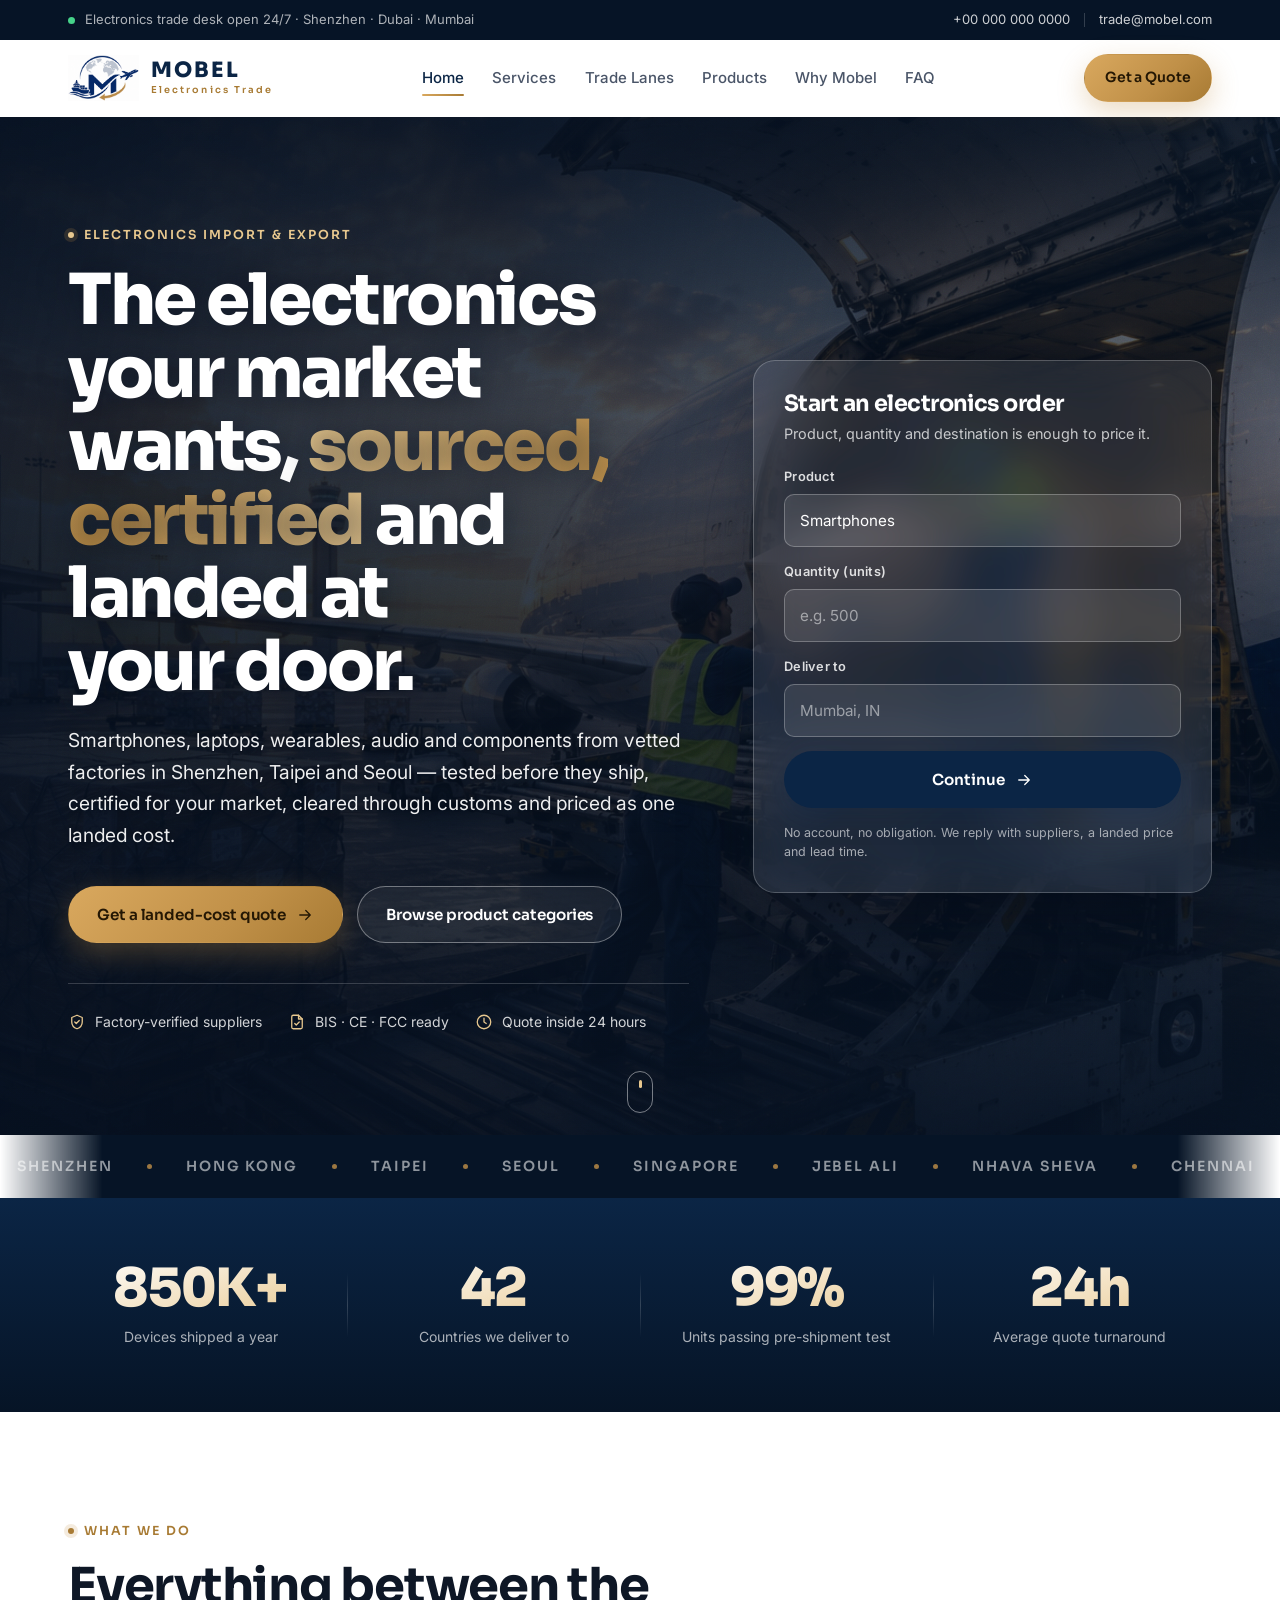
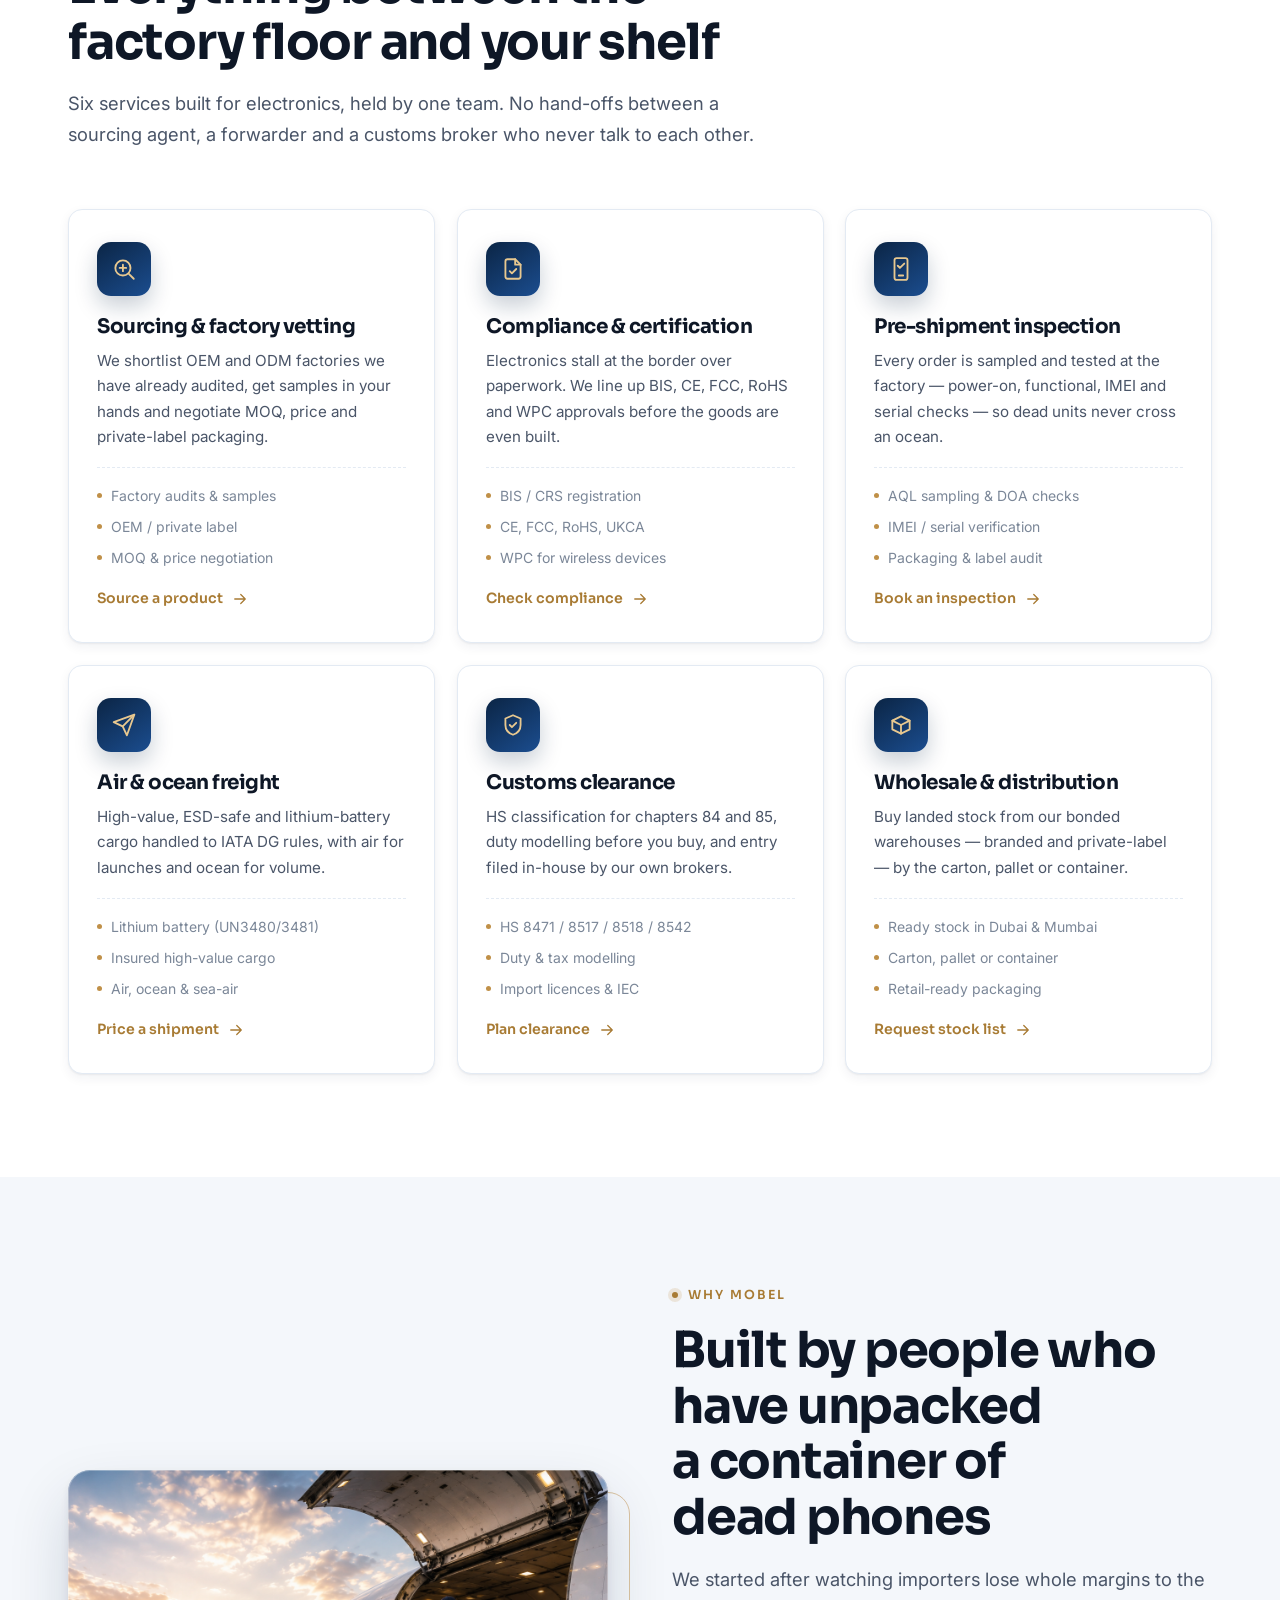
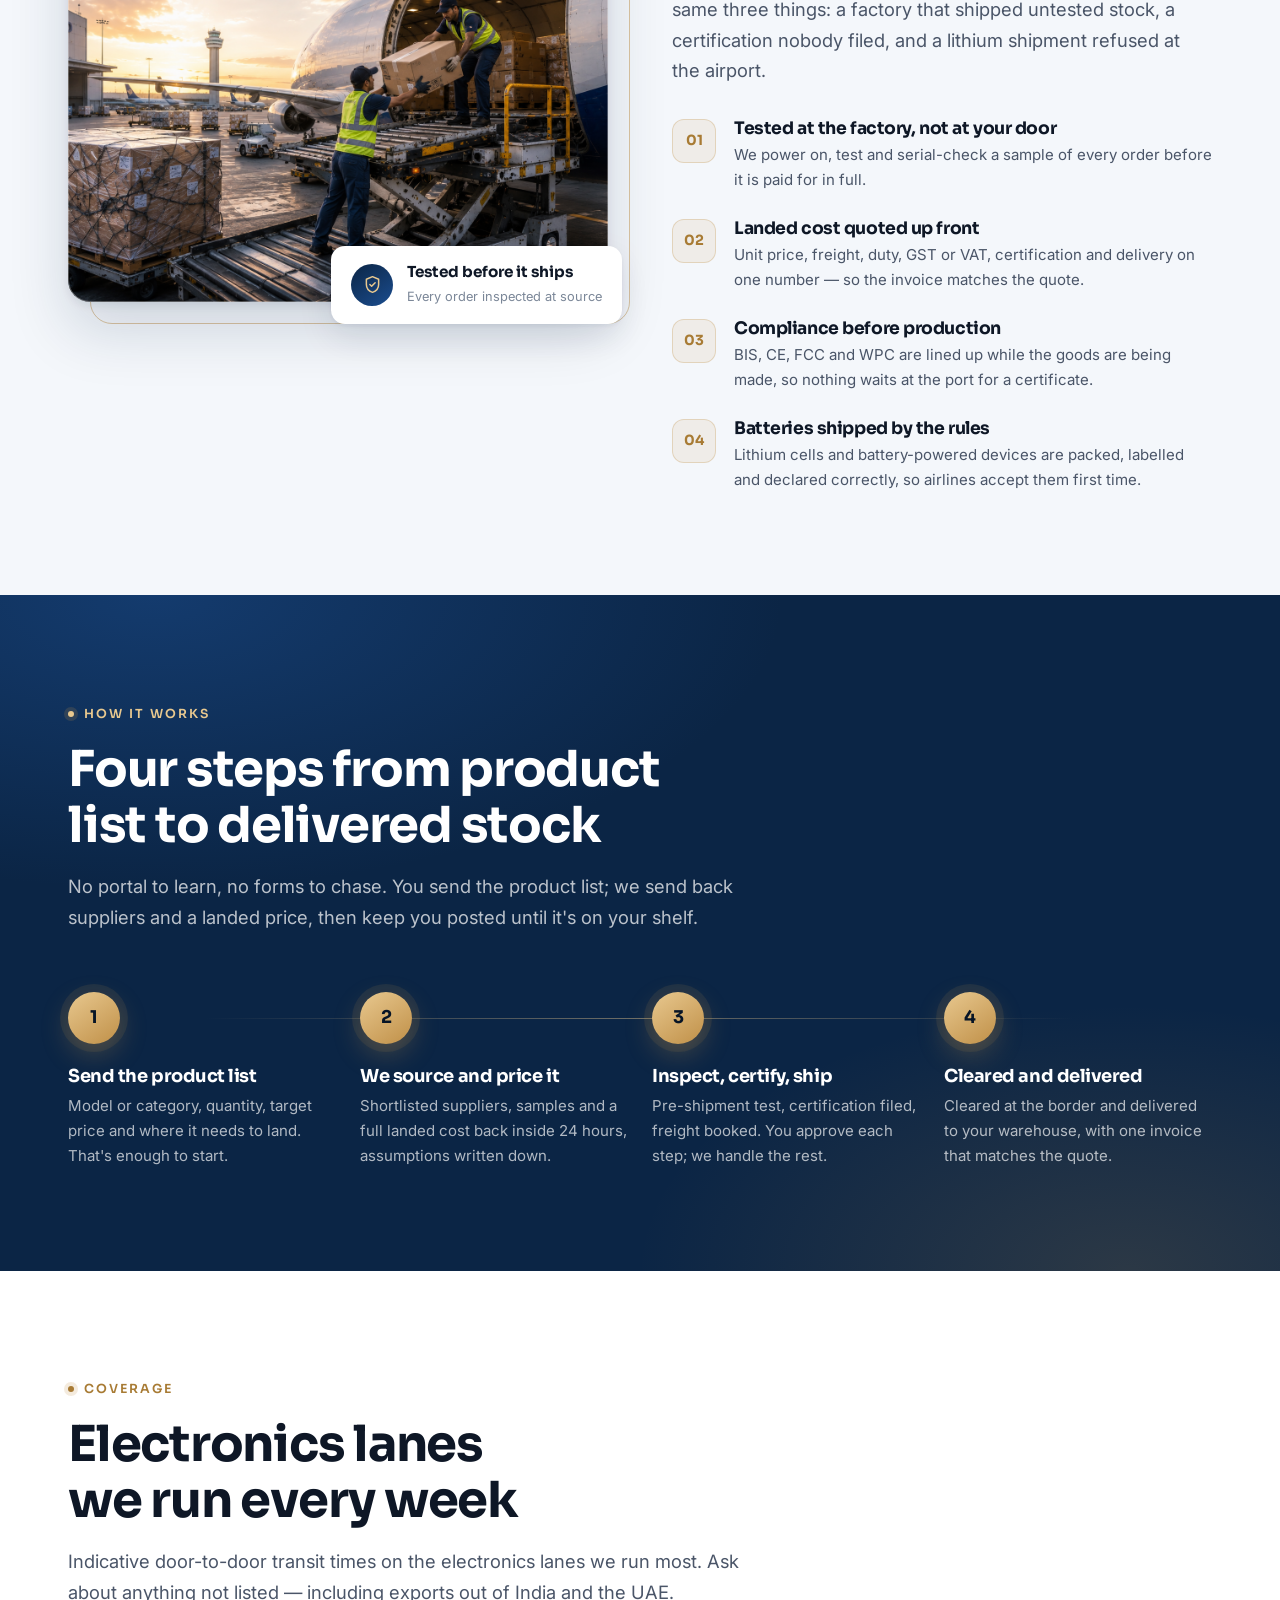
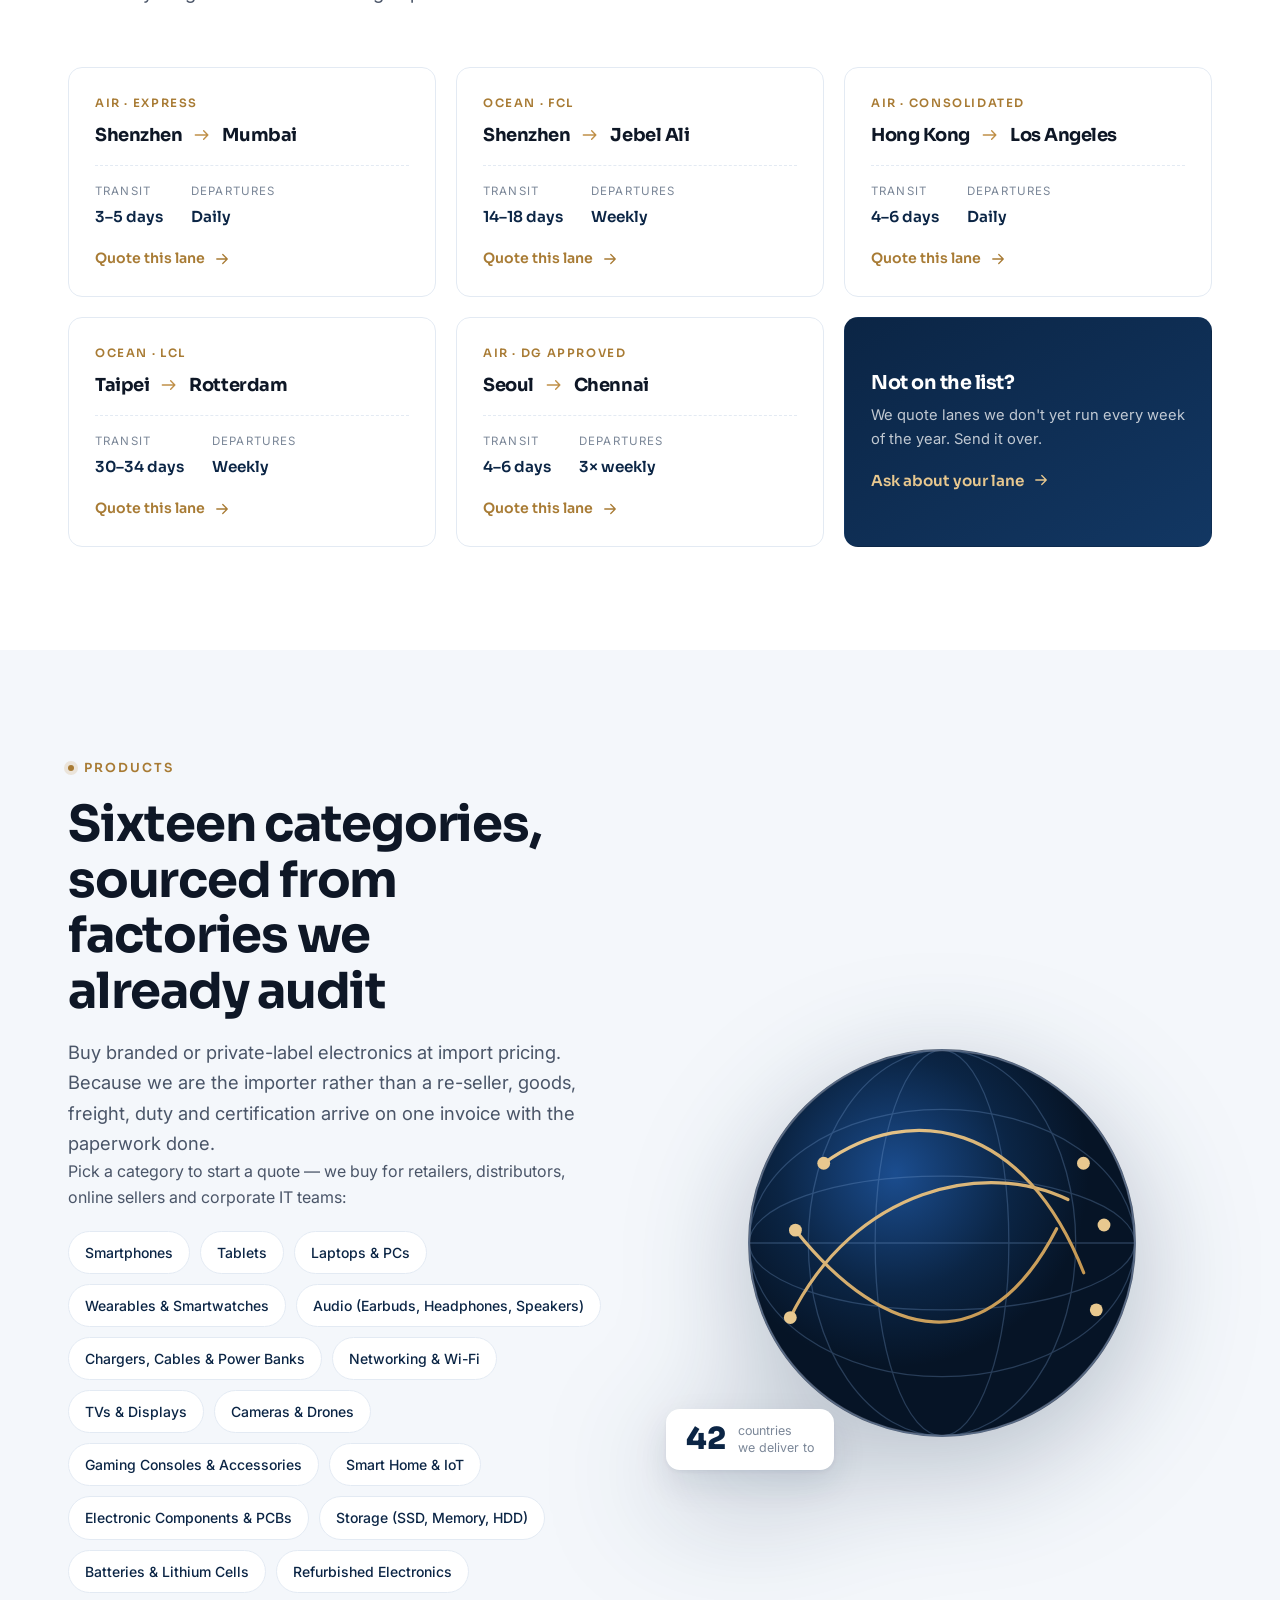
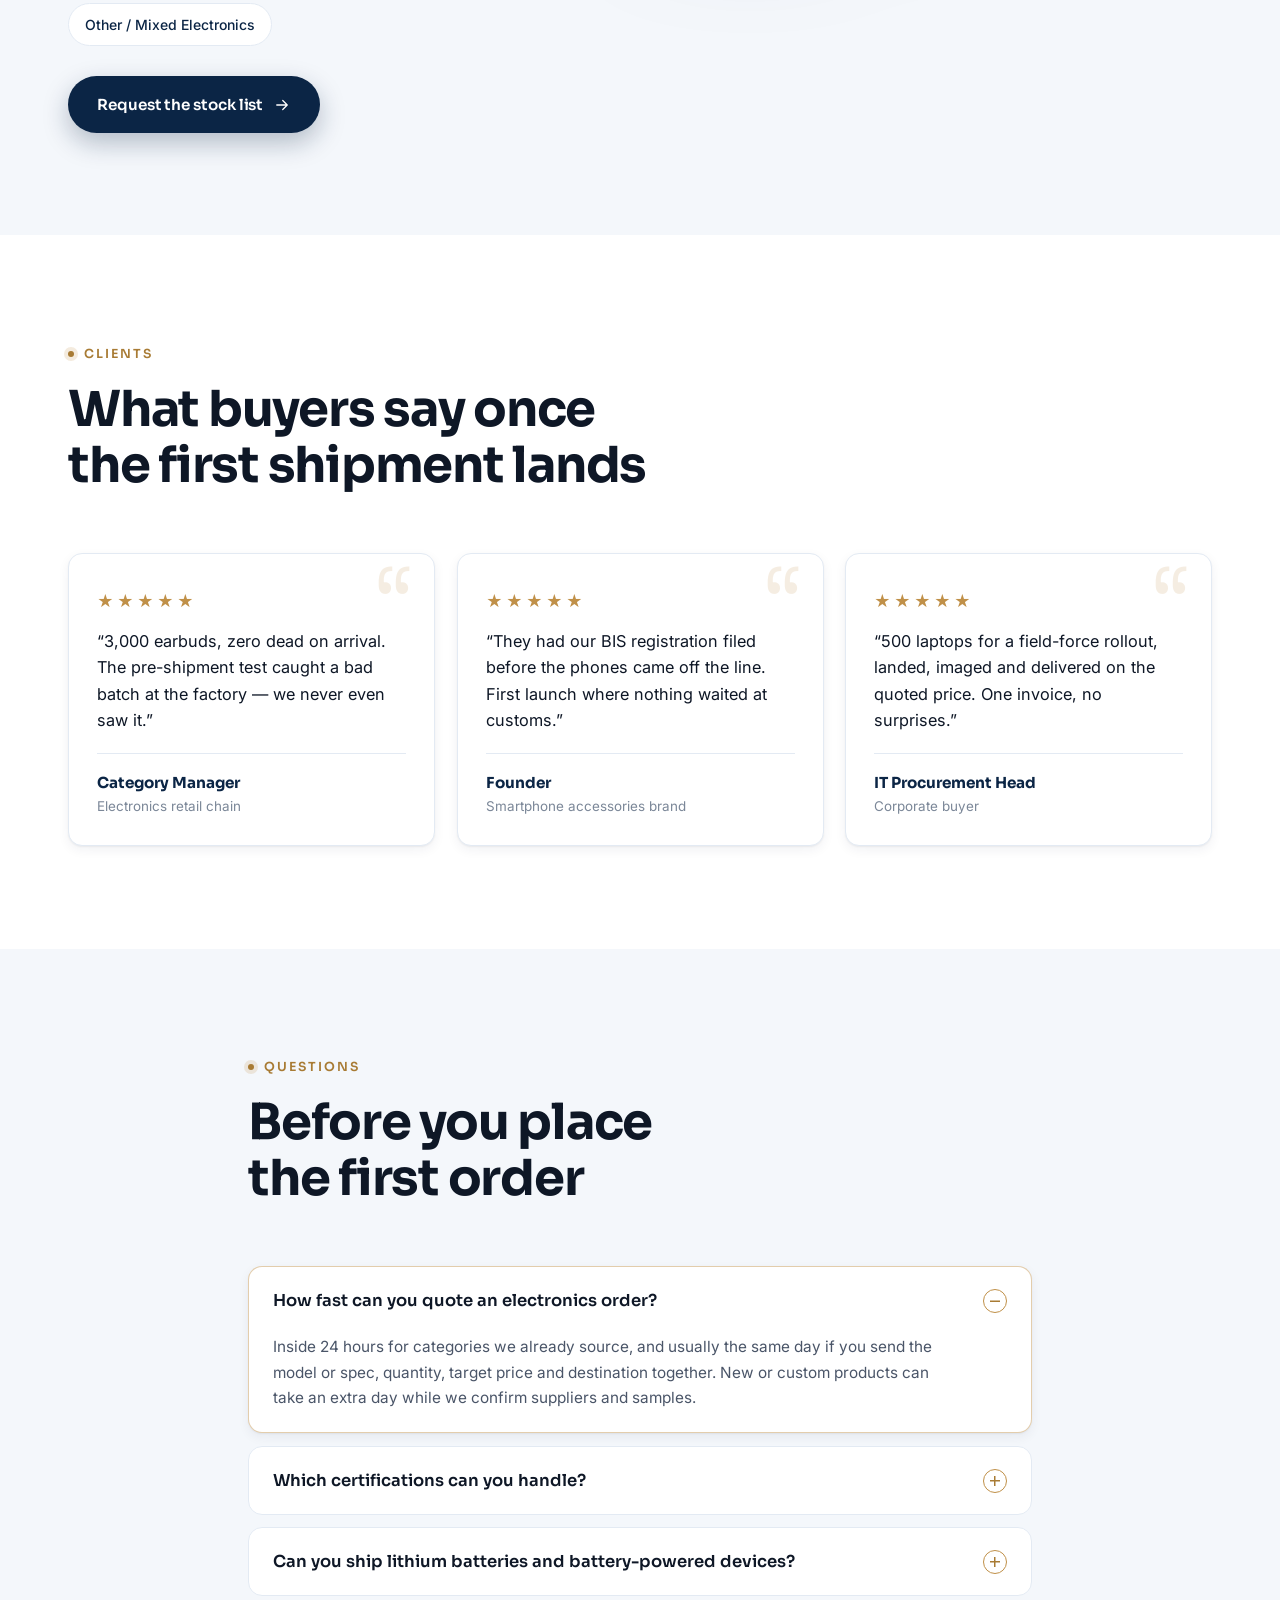
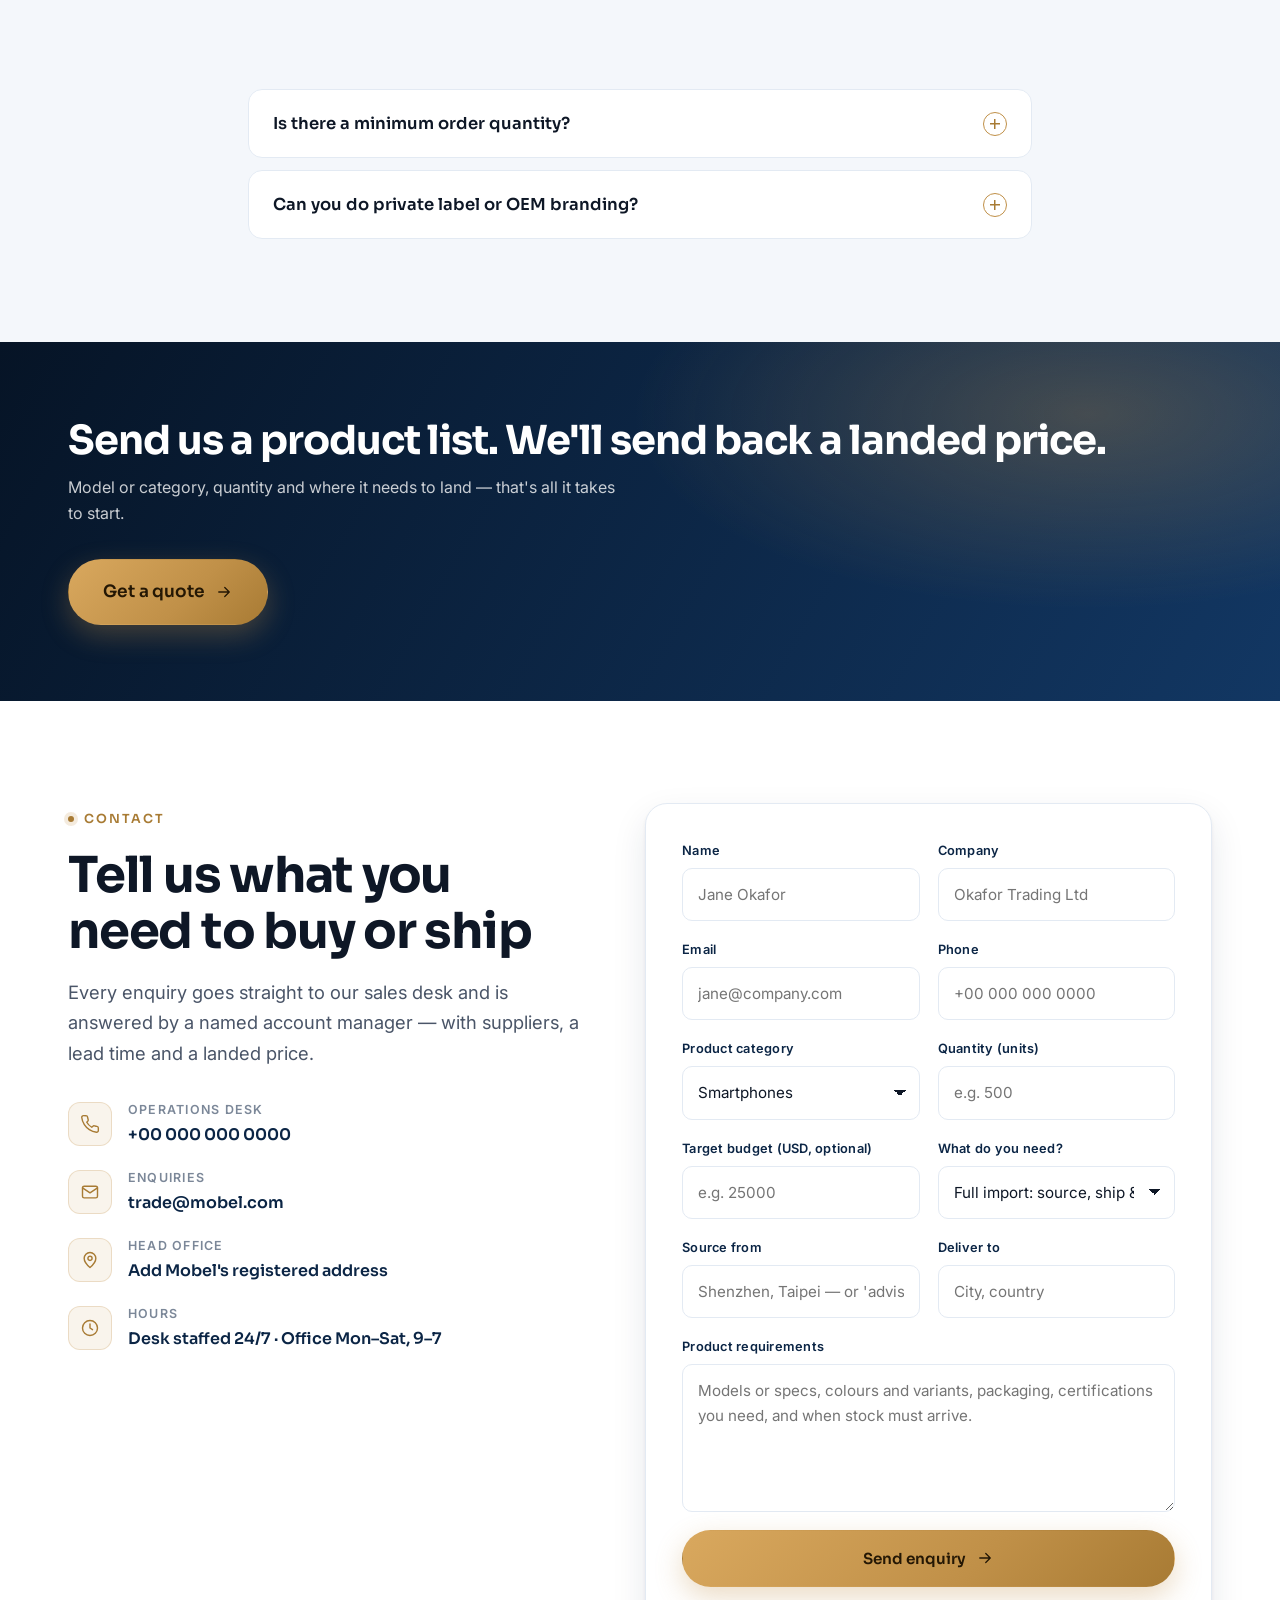
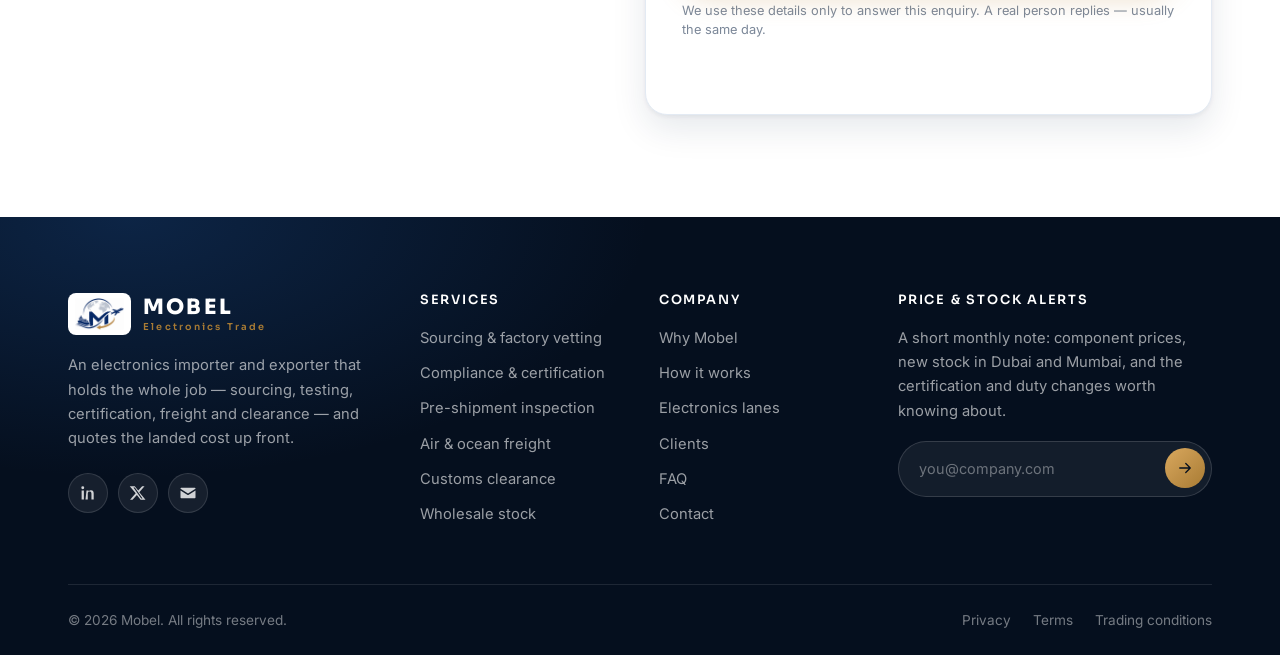
==== commit dc0a8c92: "Electronics import/export rewrite: product, quantity and budget flow into Zoho Lead Product Requirem" ====
--- a/index.html
+++ b/index.html
@@ -4,15 +4,15 @@
 <meta charset="UTF-8" />
 <meta name="viewport" content="width=device-width, initial-scale=1.0" />
 <meta name="theme-color" content="#0b2545" />
-<title>Mobel — Import, Export &amp; Global Freight Forwarding</title>
-
-<meta name="description" content="Mobel is a licensed freight forwarder and customs broker. Ocean and air freight, customs clearance, warehousing and wholesale supply — one team, one invoice, one landed cost." />
+<title>Mobel — Electronics Import &amp; Export | Sourcing, Freight &amp; Customs</title>
+
+<meta name="description" content="Mobel imports and exports consumer electronics and components: factory sourcing, BIS / CE / FCC compliance, pre-shipment testing, air and ocean freight, customs clearance and wholesale supply — one team, one landed cost." />
 <link rel="canonical" href="https://praneet-admin.github.io/mobel/" />
 
 <!-- Open Graph / social preview -->
 <meta property="og:type" content="website" />
-<meta property="og:title" content="Mobel — Import, Export &amp; Global Freight Forwarding" />
-<meta property="og:description" content="Freight, customs and wholesale supply held by one team. Full landed cost quoted up front." />
+<meta property="og:title" content="Mobel — Electronics Import &amp; Export" />
+<meta property="og:description" content="Smartphones, laptops, wearables and components — sourced, certified, shipped and cleared by one team, priced as one landed cost." />
 <meta property="og:image" content="https://praneet-admin.github.io/mobel/hero-image.png" /> 
 <meta name="twitter:card" content="summary_large_image" />
 
@@ -24,7 +24,7 @@
 <link href="https://fonts.googleapis.com/css2?family=Sora:wght@500;600;700;800&family=Inter:wght@400;500;600;700&display=swap" rel="stylesheet" />
 
 <link rel="preload" as="image" href="hero-image.png" fetchpriority="high" />
-<link rel="stylesheet" href="mobel-v2.css?v=2" />
+<link rel="stylesheet" href="mobel-v2.css?v=3" />
 
 <!-- Inline and before the first paint on purpose. The scroll-reveal CSS
      only hides anything when this class is present, so with JavaScript
@@ -38,7 +38,7 @@
   "@context": "https://schema.org",
   "@type": "Organization",
   "name": "Mobel",
-  "description": "Import, export, freight forwarding, customs clearance and wholesale supply.",
+  "description": "Electronics import and export: sourcing, compliance, freight, customs clearance and wholesale supply.",
   "url": "https://praneet-admin.github.io/mobel/",
   "logo": "logo.png",
   "contactPoint": {
@@ -64,7 +64,7 @@
   <div class="shell topbar__inner">
     <p class="topbar__note">
       <span class="pulse" aria-hidden="true"></span>
-      Operations desk open 24/7 across every time zone we ship in
+      Electronics trade desk open 24/7 · Shenzhen · Dubai · Mumbai
     </p>
     <div class="topbar__links">
       <!-- TODO: replace with Mobel's real phone and inbox -->
@@ -86,7 +86,7 @@
       <img src="logo.png" alt="" class="brand__mark" width="830" height="540" />
       <span class="brand__text">
         MOBEL
-        <small>Global Trade</small>
+        <small>Electronics Trade</small>
       </span>
     </a>
 
@@ -95,8 +95,8 @@
         <li><a href="#home" class="nav__link is-active">Home</a></li>
         <li><a href="#services" class="nav__link">Services</a></li>
         <li><a href="#lanes" class="nav__link">Trade Lanes</a></li>
-        <li><a href="#wholesale" class="nav__link">Wholesale</a></li>
-        <li><a href="#about" class="nav__link">About</a></li>
+        <li><a href="#wholesale" class="nav__link">Products</a></li>
+        <li><a href="#about" class="nav__link">Why Mobel</a></li>
         <li><a href="#faq" class="nav__link">FAQ</a></li>
       </ul>
 
@@ -143,19 +143,20 @@
 
       <p class="eyebrow eyebrow--light reveal">
         <span class="eyebrow__dot" aria-hidden="true"></span>
-        Freight forwarder &amp; customs broker
+        Electronics import &amp; export
       </p>
 
       <h1 class="hero__title reveal" data-reveal-delay="1">
-        Moving your cargo across
-        <span class="grad">every border</span>
-        that stands in the way.
+        The electronics your market wants,
+        <span class="grad">sourced, certified</span>
+        and landed at your door.
       </h1>
 
       <p class="hero__lead reveal" data-reveal-delay="2">
-        Ocean and air freight, customs clearance, warehousing and wholesale
-        supply — held by one team, quoted as one landed cost, and answered
-        for by one person you can actually reach.
+        Smartphones, laptops, wearables, audio and components from vetted
+        factories in Shenzhen, Taipei and Seoul — tested before they ship,
+        certified for your market, cleared through customs and priced as one
+        landed cost.
       </p>
 
       <div class="hero__actions reveal" data-reveal-delay="3">
@@ -163,22 +164,22 @@
           Get a landed-cost quote
           <svg viewBox="0 0 24 24" class="btn__arrow" aria-hidden="true"><path d="M5 12h13M13 6l6 6-6 6"/></svg>
         </a>
-        <a href="#services" class="btn btn--ghost">Explore services</a>
+        <a href="#wholesale" class="btn btn--ghost">Browse product categories</a>
       </div>
 
       <ul class="hero__trust reveal" data-reveal-delay="4">
         <li>
           <svg viewBox="0 0 24 24" aria-hidden="true"><path d="M12 3l7 3v6c0 4.2-2.9 7.6-7 9-4.1-1.4-7-4.8-7-9V6l7-3z"/><path d="M9 12l2 2 4-4"/></svg>
-          Licensed &amp; bonded
+          Factory-verified suppliers
+        </li>
+        <li>
+          <svg viewBox="0 0 24 24" aria-hidden="true"><path d="M14 3H7a2 2 0 00-2 2v14a2 2 0 002 2h10a2 2 0 002-2V8z"/><path d="M14 3v5h5"/><path d="M9 14l2 2 4-4"/></svg>
+          BIS · CE · FCC ready
         </li>
         <li>
           <svg viewBox="0 0 24 24" aria-hidden="true"><circle cx="12" cy="12" r="9"/><path d="M12 7v5l3 2"/></svg>
           Quote inside 24 hours
         </li>
-        <li>
-          <svg viewBox="0 0 24 24" aria-hidden="true"><path d="M4 17h16M4 12h16M4 7h16"/></svg>
-          One invoice, all-in
-        </li>
       </ul>
 
     </div>
@@ -188,28 +189,39 @@
          types the same three answers twice. -->
     <aside class="quote reveal" data-reveal-delay="2" aria-labelledby="quote-title">
       <div class="quote__head">
-        <h2 id="quote-title">Start a shipment</h2>
-        <p>Three lines is enough to price a lane.</p>
+        <h2 id="quote-title">Start an electronics order</h2>
+        <p>Product, quantity and destination is enough to price it.</p>
       </div>
 
       <form class="quote__form" id="quick-quote" novalidate>
         <div class="field">
-          <label for="q-from">Origin</label>
-          <input type="text" id="q-from" name="from" placeholder="Shanghai, CN" autocomplete="off" />
-        </div>
-        <div class="field">
-          <label for="q-to">Destination</label>
-          <input type="text" id="q-to" name="to" placeholder="Rotterdam, NL" autocomplete="off" />
-        </div>
-        <div class="field">
-          <label for="q-mode">Mode</label>
-          <select id="q-mode" name="mode">
-            <option>Ocean — FCL</option>
-            <option>Ocean — LCL</option>
-            <option>Air freight</option>
-            <option>Customs clearance only</option>
-            <option>Wholesale supply</option>
+          <label for="q-cat">Product</label>
+          <select id="q-cat" name="category">
+            <option>Smartphones</option>
+            <option>Tablets</option>
+            <option>Laptops &amp; PCs</option>
+            <option>Wearables &amp; Smartwatches</option>
+            <option>Audio (Earbuds, Headphones, Speakers)</option>
+            <option>Chargers, Cables &amp; Power Banks</option>
+            <option>Networking &amp; Wi-Fi</option>
+            <option>TVs &amp; Displays</option>
+            <option>Cameras &amp; Drones</option>
+            <option>Gaming Consoles &amp; Accessories</option>
+            <option>Smart Home &amp; IoT</option>
+            <option>Electronic Components &amp; PCBs</option>
+            <option>Storage (SSD, Memory, HDD)</option>
+            <option>Batteries &amp; Lithium Cells</option>
+            <option>Refurbished Electronics</option>
+            <option>Other / Mixed Electronics</option>
           </select>
+        </div>
+        <div class="field">
+          <label for="q-qty">Quantity (units)</label>
+          <input type="number" id="q-qty" name="quantity" placeholder="e.g. 500" min="1" step="1" inputmode="numeric" autocomplete="off" />
+        </div>
+        <div class="field">
+          <label for="q-to">Deliver to</label>
+          <input type="text" id="q-to" name="to" placeholder="Mumbai, IN" autocomplete="off" />
         </div>
         <button type="submit" class="btn btn--navy btn--full">
           Continue
@@ -217,7 +229,7 @@
         </button>
       </form>
 
-      <p class="quote__foot">No account, no obligation. We reply with a route, a transit time and a price.</p>
+      <p class="quote__foot">No account, no obligation. We reply with suppliers, a landed price and lead time.</p>
     </aside>
 
   </div>
@@ -231,17 +243,17 @@
      PORT TICKER — the marquee doubles its own content in the markup
      so the loop can restart with no visible seam.
      ============================================================ -->
-<section class="ticker" id="ticker" aria-label="Ports we operate through">
+<section class="ticker" id="ticker" aria-label="Electronics hubs and ports we ship through">
   <div class="ticker__track">
     <ul class="ticker__row">
-      <li>Shanghai</li><li>Rotterdam</li><li>Singapore</li><li>Jebel Ali</li>
-      <li>Los Angeles</li><li>Hamburg</li><li>Mundra</li><li>Busan</li>
-      <li>Santos</li><li>Antwerp</li><li>Nhava Sheva</li><li>Felixstowe</li>
+      <li>Shenzhen</li><li>Hong Kong</li><li>Taipei</li><li>Seoul</li>
+      <li>Singapore</li><li>Jebel Ali</li><li>Nhava Sheva</li><li>Chennai</li>
+      <li>Rotterdam</li><li>Hamburg</li><li>Los Angeles</li><li>Dubai Airport</li>
     </ul>
     <ul class="ticker__row" aria-hidden="true">
-      <li>Shanghai</li><li>Rotterdam</li><li>Singapore</li><li>Jebel Ali</li>
-      <li>Los Angeles</li><li>Hamburg</li><li>Mundra</li><li>Busan</li>
-      <li>Santos</li><li>Antwerp</li><li>Nhava Sheva</li><li>Felixstowe</li>
+      <li>Shenzhen</li><li>Hong Kong</li><li>Taipei</li><li>Seoul</li>
+      <li>Singapore</li><li>Jebel Ali</li><li>Nhava Sheva</li><li>Chennai</li>
+      <li>Rotterdam</li><li>Hamburg</li><li>Los Angeles</li><li>Dubai Airport</li>
     </ul>
   </div>
 </section>
@@ -255,16 +267,16 @@
   <div class="shell stats__grid">
 
     <div class="stat reveal">
-      <p class="stat__num"><span data-count="1200" data-suffix="+">0</span></p>
-      <p class="stat__label">Containers cleared a year</p>
+      <p class="stat__num"><span data-count="850" data-suffix="K+">0</span></p>
+      <p class="stat__label">Devices shipped a year</p>
     </div>
     <div class="stat reveal" data-reveal-delay="1">
       <p class="stat__num"><span data-count="42" data-suffix="">0</span></p>
-      <p class="stat__label">Countries served</p>
+      <p class="stat__label">Countries we deliver to</p>
     </div>
     <div class="stat reveal" data-reveal-delay="2">
-      <p class="stat__num"><span data-count="98" data-suffix="%">0</span></p>
-      <p class="stat__label">On-time clearance rate</p>
+      <p class="stat__num"><span data-count="99" data-suffix="%">0</span></p>
+      <p class="stat__label">Units passing pre-shipment test</p>
     </div>
     <div class="stat reveal" data-reveal-delay="3">
       <p class="stat__num"><span data-count="24" data-suffix="h">0</span></p>
@@ -282,10 +294,11 @@
 
     <header class="section__head reveal">
       <p class="eyebrow"><span class="eyebrow__dot" aria-hidden="true"></span> What we do</p>
-      <h2 class="section__title">Everything between your supplier and your shelf</h2>
+      <h2 class="section__title">Everything between the factory floor and your shelf</h2>
       <p class="section__lead">
-        Six services, one file, one point of contact. Nothing gets handed to a
-        third party and lost in the gap between two companies.
+        Six services built for electronics, held by one team. No hand-offs
+        between a sourcing agent, a forwarder and a customs broker who never
+        talk to each other.
       </p>
     </header>
 
@@ -293,85 +306,85 @@
 
       <article class="card reveal">
         <div class="card__icon">
-          <svg viewBox="0 0 24 24" aria-hidden="true"><path d="M3 17s2-1 4.5-1 3 1 4.5 1 2-1 4.5-1 4.5 1 4.5 1"/><path d="M5 14V9h14v5"/><path d="M9 9V6h6v3"/><path d="M12 6V4"/></svg>
-        </div>
-        <h3>Ocean freight</h3>
-        <p>FCL and LCL on every major lane, with vessel space held ahead of peak season rather than chased during it.</p>
+          <svg viewBox="0 0 24 24" aria-hidden="true"><circle cx="11" cy="11" r="7"/><path d="M21 21l-4.3-4.3"/><path d="M8 11h6M11 8v6"/></svg>
+        </div>
+        <h3>Sourcing &amp; factory vetting</h3>
+        <p>We shortlist OEM and ODM factories we have already audited, get samples in your hands and negotiate MOQ, price and private-label packaging.</p>
         <ul class="card__list">
-          <li>FCL 20ft / 40ft / HC</li>
-          <li>LCL consolidation</li>
-          <li>Reefer &amp; out-of-gauge</li>
+          <li>Factory audits &amp; samples</li>
+          <li>OEM / private label</li>
+          <li>MOQ &amp; price negotiation</li>
         </ul>
-        <a href="#contact" class="link-arrow card__quote" data-prefill data-service="Ocean freight — FCL">
-          Quote ocean freight
+        <a href="#contact" class="link-arrow card__quote" data-prefill data-service="Sourcing &amp; factory vetting">
+          Source a product
           <svg viewBox="0 0 24 24" aria-hidden="true"><path d="M5 12h13M13 6l6 6-6 6"/></svg>
         </a>
       </article>
 
       <article class="card reveal" data-reveal-delay="1">
         <div class="card__icon">
-          <svg viewBox="0 0 24 24" aria-hidden="true"><path d="M21.5 2.5L10.8 13.2"/><path d="M21.5 2.5l-6.8 19-3.9-8.3-8.3-3.9z"/></svg>
-        </div>
-        <h3>Air freight</h3>
-        <p>When the lead time is the whole problem. Consolidated, express and charter, with airport-to-door as standard.</p>
+          <svg viewBox="0 0 24 24" aria-hidden="true"><path d="M14 3H7a2 2 0 00-2 2v14a2 2 0 002 2h10a2 2 0 002-2V8z"/><path d="M14 3v5h5"/><path d="M9 14l2 2 4-4"/></svg>
+        </div>
+        <h3>Compliance &amp; certification</h3>
+        <p>Electronics stall at the border over paperwork. We line up BIS, CE, FCC, RoHS and WPC approvals before the goods are even built.</p>
         <ul class="card__list">
-          <li>Next-flight-out</li>
-          <li>Consolidated economy</li>
-          <li>Temperature controlled</li>
+          <li>BIS / CRS registration</li>
+          <li>CE, FCC, RoHS, UKCA</li>
+          <li>WPC for wireless devices</li>
         </ul>
-        <a href="#contact" class="link-arrow card__quote" data-prefill data-service="Air freight">
-          Quote air freight
+        <a href="#contact" class="link-arrow card__quote" data-prefill data-service="Customs &amp; compliance (BIS / CE / FCC)">
+          Check compliance
           <svg viewBox="0 0 24 24" aria-hidden="true"><path d="M5 12h13M13 6l6 6-6 6"/></svg>
         </a>
       </article>
 
       <article class="card reveal" data-reveal-delay="2">
         <div class="card__icon">
-          <svg viewBox="0 0 24 24" aria-hidden="true"><path d="M14 3H7a2 2 0 00-2 2v14a2 2 0 002 2h10a2 2 0 002-2V8z"/><path d="M14 3v5h5"/><path d="M9 14l2 2 4-4"/></svg>
-        </div>
-        <h3>Customs clearance</h3>
-        <p>Classification, valuation and entry filed in-house. We tell you the duty before you buy, not after it lands.</p>
+          <svg viewBox="0 0 24 24" aria-hidden="true"><rect x="6" y="2" width="12" height="20" rx="2"/><path d="M10 18h4"/><path d="M9 9l2 2 4-4"/></svg>
+        </div>
+        <h3>Pre-shipment inspection</h3>
+        <p>Every order is sampled and tested at the factory — power-on, functional, IMEI and serial checks — so dead units never cross an ocean.</p>
         <ul class="card__list">
-          <li>HS classification</li>
-          <li>Duty &amp; tax modelling</li>
-          <li>Licences &amp; certificates</li>
+          <li>AQL sampling &amp; DOA checks</li>
+          <li>IMEI / serial verification</li>
+          <li>Packaging &amp; label audit</li>
         </ul>
-        <a href="#contact" class="link-arrow card__quote" data-prefill data-service="Customs clearance only">
-          Quote customs clearance
+        <a href="#contact" class="link-arrow card__quote" data-prefill data-service="Pre-shipment inspection &amp; testing">
+          Book an inspection
           <svg viewBox="0 0 24 24" aria-hidden="true"><path d="M5 12h13M13 6l6 6-6 6"/></svg>
         </a>
       </article>
 
       <article class="card reveal" data-reveal-delay="3">
         <div class="card__icon">
-          <svg viewBox="0 0 24 24" aria-hidden="true"><path d="M3 10l9-6 9 6v10a1 1 0 01-1 1H4a1 1 0 01-1-1z"/><path d="M8 21v-7h8v7"/></svg>
-        </div>
-        <h3>Warehousing</h3>
-        <p>Bonded and general storage at both ends of the lane, so stock waits where it costs least to wait.</p>
+          <svg viewBox="0 0 24 24" aria-hidden="true"><path d="M21.5 2.5L10.8 13.2"/><path d="M21.5 2.5l-6.8 19-3.9-8.3-8.3-3.9z"/></svg>
+        </div>
+        <h3>Air &amp; ocean freight</h3>
+        <p>High-value, ESD-safe and lithium-battery cargo handled to IATA DG rules, with air for launches and ocean for volume.</p>
         <ul class="card__list">
-          <li>Bonded storage</li>
-          <li>Pick, pack &amp; relabel</li>
-          <li>Inventory reporting</li>
+          <li>Lithium battery (UN3480/3481)</li>
+          <li>Insured high-value cargo</li>
+          <li>Air, ocean &amp; sea-air</li>
         </ul>
-        <a href="#contact" class="link-arrow card__quote" data-prefill data-service="Warehousing">
-          Quote warehousing
+        <a href="#contact" class="link-arrow card__quote" data-prefill data-service="Air freight for electronics">
+          Price a shipment
           <svg viewBox="0 0 24 24" aria-hidden="true"><path d="M5 12h13M13 6l6 6-6 6"/></svg>
         </a>
       </article>
 
       <article class="card reveal" data-reveal-delay="4">
         <div class="card__icon">
-          <svg viewBox="0 0 24 24" aria-hidden="true"><path d="M3 7h11v8H3z"/><path d="M14 10h4l3 3v2h-7z"/><circle cx="7" cy="18" r="2"/><circle cx="17" cy="18" r="2"/></svg>
-        </div>
-        <h3>Door-to-door</h3>
-        <p>First mile, main leg, last mile and the paperwork in between — tracked as one shipment, not four bookings.</p>
+          <svg viewBox="0 0 24 24" aria-hidden="true"><path d="M12 3l7 3v6c0 4.2-2.9 7.6-7 9-4.1-1.4-7-4.8-7-9V6l7-3z"/><path d="M9 12l2 2 4-4"/></svg>
+        </div>
+        <h3>Customs clearance</h3>
+        <p>HS classification for chapters 84 and 85, duty modelling before you buy, and entry filed in-house by our own brokers.</p>
         <ul class="card__list">
-          <li>Factory collection</li>
-          <li>Drayage &amp; trucking</li>
-          <li>Final-mile delivery</li>
+          <li>HS 8471 / 8517 / 8518 / 8542</li>
+          <li>Duty &amp; tax modelling</li>
+          <li>Import licences &amp; IEC</li>
         </ul>
-        <a href="#contact" class="link-arrow card__quote" data-prefill data-service="Not sure yet — advise me">
-          Quote door-to-door
+        <a href="#contact" class="link-arrow card__quote" data-prefill data-service="Customs &amp; compliance (BIS / CE / FCC)">
+          Plan clearance
           <svg viewBox="0 0 24 24" aria-hidden="true"><path d="M5 12h13M13 6l6 6-6 6"/></svg>
         </a>
       </article>
@@ -380,15 +393,15 @@
         <div class="card__icon">
           <svg viewBox="0 0 24 24" aria-hidden="true"><path d="M4 8l8-4 8 4-8 4z"/><path d="M4 8v8l8 4 8-4V8"/><path d="M12 12v8"/></svg>
         </div>
-        <h3>Wholesale supply</h3>
-        <p>Buy landed stock at import pricing without running your own overseas purchasing, shipping or clearance.</p>
+        <h3>Wholesale &amp; distribution</h3>
+        <p>Buy landed stock from our bonded warehouses — branded and private-label — by the carton, pallet or container.</p>
         <ul class="card__list">
-          <li>Pallet &amp; container loads</li>
-          <li>Supplier vetting</li>
-          <li>One consolidated invoice</li>
+          <li>Ready stock in Dubai &amp; Mumbai</li>
+          <li>Carton, pallet or container</li>
+          <li>Retail-ready packaging</li>
         </ul>
-        <a href="#contact" class="link-arrow card__quote" data-prefill data-service="Wholesale supply">
-          Quote wholesale supply
+        <a href="#contact" class="link-arrow card__quote" data-prefill data-service="Wholesale purchase from Mobel stock">
+          Request stock list
           <svg viewBox="0 0 24 24" aria-hidden="true"><path d="M5 12h13M13 6l6 6-6 6"/></svg>
         </a>
       </article>
@@ -405,7 +418,7 @@
 
     <div class="split__media reveal">
       <div class="frame">
-        <img src="hero-image.png" alt="Mobel ground crew loading palletised cargo into a freighter at dawn" loading="lazy" width="1536" height="1024" />
+        <img src="hero-image.png" alt="Mobel ground crew loading palletised electronics into a freighter at dawn" loading="lazy" width="1536" height="1024" />
       </div>
 
       <!-- floating credential chip -->
@@ -414,8 +427,8 @@
           <svg viewBox="0 0 24 24" aria-hidden="true"><path d="M12 3l7 3v6c0 4.2-2.9 7.6-7 9-4.1-1.4-7-4.8-7-9V6l7-3z"/><path d="M9 12l2 2 4-4"/></svg>
         </div>
         <div>
-          <strong>Licensed customs broker</strong>
-          <span>Bonded &amp; fully insured</span>
+          <strong>Tested before it ships</strong>
+          <span>Every order inspected at source</span>
         </div>
       </div>
     </div>
@@ -423,41 +436,41 @@
     <div class="split__body">
       <p class="eyebrow reveal"><span class="eyebrow__dot" aria-hidden="true"></span> Why Mobel</p>
       <h2 class="section__title reveal" data-reveal-delay="1">
-        Built by freight people, not by salespeople
+        Built by people who have unpacked a container of dead phones
       </h2>
       <p class="section__lead reveal" data-reveal-delay="1">
-        We started because of a problem we kept watching from the inside: the
-        freight booked by one company, the customs entry filed by another, and
-        the client left in the middle translating between them.
+        We started after watching importers lose whole margins to the same three
+        things: a factory that shipped untested stock, a certification nobody
+        filed, and a lithium shipment refused at the airport.
       </p>
 
       <ol class="points">
         <li class="reveal" data-reveal-delay="2">
           <span class="points__n">01</span>
           <div>
-            <h3>One team holds the whole file</h3>
-            <p>The booking, the documents and the clearance sit with the same people, who answer for all three.</p>
+            <h3>Tested at the factory, not at your door</h3>
+            <p>We power on, test and serial-check a sample of every order before it is paid for in full.</p>
           </div>
         </li>
         <li class="reveal" data-reveal-delay="3">
           <span class="points__n">02</span>
           <div>
             <h3>Landed cost quoted up front</h3>
-            <p>Goods, freight, duty, handling and delivery on one number — so the invoice at the end matches the quote at the start.</p>
+            <p>Unit price, freight, duty, GST or VAT, certification and delivery on one number — so the invoice matches the quote.</p>
           </div>
         </li>
         <li class="reveal" data-reveal-delay="4">
           <span class="points__n">03</span>
           <div>
-            <h3>We'll talk you out of a bad lane</h3>
-            <p>If the route, the timing or the classification is wrong, we say so — even when it costs us the booking.</p>
+            <h3>Compliance before production</h3>
+            <p>BIS, CE, FCC and WPC are lined up while the goods are being made, so nothing waits at the port for a certificate.</p>
           </div>
         </li>
         <li class="reveal" data-reveal-delay="5">
           <span class="points__n">04</span>
           <div>
-            <h3>Paperwork prepared, not chased</h3>
-            <p>Certificates, licences and origin documents are handled as part of the job, before they hold a container at the port.</p>
+            <h3>Batteries shipped by the rules</h3>
+            <p>Lithium cells and battery-powered devices are packed, labelled and declared correctly, so airlines accept them first time.</p>
           </div>
         </li>
       </ol>
@@ -474,33 +487,33 @@
 
     <header class="section__head section__head--light reveal">
       <p class="eyebrow eyebrow--light"><span class="eyebrow__dot" aria-hidden="true"></span> How it works</p>
-      <h2 class="section__title">Four steps from enquiry to delivery</h2>
+      <h2 class="section__title">Four steps from product list to delivered stock</h2>
       <p class="section__lead">
-        No portal to learn, no forms to chase. You send us the shipment; we
-        send you a plan, then keep you posted until it's on your dock.
+        No portal to learn, no forms to chase. You send the product list; we
+        send back suppliers and a landed price, then keep you posted until it's on your shelf.
       </p>
     </header>
 
     <ol class="steps">
       <li class="step reveal">
         <span class="step__n">1</span>
-        <h3>Tell us the lane</h3>
-        <p>Origin, destination, roughly what and roughly how much. That's enough to start.</p>
+        <h3>Send the product list</h3>
+        <p>Model or category, quantity, target price and where it needs to land. That's enough to start.</p>
       </li>
       <li class="step reveal" data-reveal-delay="1">
         <span class="step__n">2</span>
-        <h3>We price it, all in</h3>
-        <p>Route, transit time and full landed cost back inside 24 hours, with the assumptions written down.</p>
+        <h3>We source and price it</h3>
+        <p>Shortlisted suppliers, samples and a full landed cost back inside 24 hours, assumptions written down.</p>
       </li>
       <li class="step reveal" data-reveal-delay="2">
         <span class="step__n">3</span>
-        <h3>We book and file</h3>
-        <p>Space secured, documents prepared, entry filed. You approve; we handle the rest.</p>
+        <h3>Inspect, certify, ship</h3>
+        <p>Pre-shipment test, certification filed, freight booked. You approve each step; we handle the rest.</p>
       </li>
       <li class="step reveal" data-reveal-delay="3">
         <span class="step__n">4</span>
         <h3>Cleared and delivered</h3>
-        <p>Cleared at the border and delivered to the door, with one invoice that matches the quote.</p>
+        <p>Cleared at the border and delivered to your warehouse, with one invoice that matches the quote.</p>
       </li>
     </ol>
 
@@ -515,37 +528,37 @@
 
     <header class="section__head reveal">
       <p class="eyebrow"><span class="eyebrow__dot" aria-hidden="true"></span> Coverage</p>
-      <h2 class="section__title">Lanes we run every week</h2>
+      <h2 class="section__title">Electronics lanes we run every week</h2>
       <p class="section__lead">
-        Indicative door-to-door transit times on our core routes. Ask us about
-        anything not listed — most of what we move started as a lane nobody
-        else wanted to quote.
+        Indicative door-to-door transit times on the electronics lanes we run
+        most. Ask about anything not listed — including exports out of India
+        and the UAE.
       </p>
     </header>
 
     <div class="lanes">
 
       <article class="lane reveal">
+        <p class="lane__mode">Air · Express</p>
+        <h3 class="lane__route"><span>Shenzhen</span><svg viewBox="0 0 24 24" aria-hidden="true"><path d="M4 12h15M14 7l5 5-5 5"/></svg><span>Mumbai</span></h3>
+        <dl class="lane__meta">
+          <div><dt>Transit</dt><dd>3–5 days</dd></div>
+          <div><dt>Departures</dt><dd>Daily</dd></div>
+        </dl>
+        <a href="#contact" class="link-arrow lane__quote" data-prefill data-origin="Shenzhen" data-destination="Mumbai" data-service="Air freight for electronics" data-category="Smartphones">
+          Quote this lane
+          <svg viewBox="0 0 24 24" aria-hidden="true"><path d="M5 12h13M13 6l6 6-6 6"/></svg>
+        </a>
+      </article>
+
+      <article class="lane reveal" data-reveal-delay="1">
         <p class="lane__mode">Ocean · FCL</p>
-        <h3 class="lane__route"><span>Shanghai</span><svg viewBox="0 0 24 24" aria-hidden="true"><path d="M4 12h15M14 7l5 5-5 5"/></svg><span>Rotterdam</span></h3>
+        <h3 class="lane__route"><span>Shenzhen</span><svg viewBox="0 0 24 24" aria-hidden="true"><path d="M4 12h15M14 7l5 5-5 5"/></svg><span>Jebel Ali</span></h3>
         <dl class="lane__meta">
-          <div><dt>Transit</dt><dd>28–32 days</dd></div>
+          <div><dt>Transit</dt><dd>14–18 days</dd></div>
           <div><dt>Departures</dt><dd>Weekly</dd></div>
         </dl>
-        <a href="#contact" class="link-arrow lane__quote" data-prefill data-origin="Shanghai" data-destination="Rotterdam" data-service="Ocean freight — FCL">
-          Quote this lane
-          <svg viewBox="0 0 24 24" aria-hidden="true"><path d="M5 12h13M13 6l6 6-6 6"/></svg>
-        </a>
-      </article>
-
-      <article class="lane reveal" data-reveal-delay="1">
-        <p class="lane__mode">Ocean · FCL</p>
-        <h3 class="lane__route"><span>Nhava Sheva</span><svg viewBox="0 0 24 24" aria-hidden="true"><path d="M4 12h15M14 7l5 5-5 5"/></svg><span>Jebel Ali</span></h3>
-        <dl class="lane__meta">
-          <div><dt>Transit</dt><dd>6–9 days</dd></div>
-          <div><dt>Departures</dt><dd>Twice weekly</dd></div>
-        </dl>
-        <a href="#contact" class="link-arrow lane__quote" data-prefill data-origin="Nhava Sheva" data-destination="Jebel Ali" data-service="Ocean freight — FCL">
+        <a href="#contact" class="link-arrow lane__quote" data-prefill data-origin="Shenzhen" data-destination="Jebel Ali" data-service="Ocean freight for electronics" data-category="Laptops &amp; PCs">
           Quote this lane
           <svg viewBox="0 0 24 24" aria-hidden="true"><path d="M5 12h13M13 6l6 6-6 6"/></svg>
         </a>
@@ -553,12 +566,12 @@
 
       <article class="lane reveal" data-reveal-delay="2">
         <p class="lane__mode">Air · Consolidated</p>
-        <h3 class="lane__route"><span>Shenzhen</span><svg viewBox="0 0 24 24" aria-hidden="true"><path d="M4 12h15M14 7l5 5-5 5"/></svg><span>Los Angeles</span></h3>
+        <h3 class="lane__route"><span>Hong Kong</span><svg viewBox="0 0 24 24" aria-hidden="true"><path d="M4 12h15M14 7l5 5-5 5"/></svg><span>Los Angeles</span></h3>
         <dl class="lane__meta">
           <div><dt>Transit</dt><dd>4–6 days</dd></div>
           <div><dt>Departures</dt><dd>Daily</dd></div>
         </dl>
-        <a href="#contact" class="link-arrow lane__quote" data-prefill data-origin="Shenzhen" data-destination="Los Angeles" data-service="Air freight">
+        <a href="#contact" class="link-arrow lane__quote" data-prefill data-origin="Hong Kong" data-destination="Los Angeles" data-service="Air freight for electronics" data-category="Wearables &amp; Smartwatches">
           Quote this lane
           <svg viewBox="0 0 24 24" aria-hidden="true"><path d="M5 12h13M13 6l6 6-6 6"/></svg>
         </a>
@@ -566,31 +579,31 @@
 
       <article class="lane reveal" data-reveal-delay="3">
         <p class="lane__mode">Ocean · LCL</p>
-        <h3 class="lane__route"><span>Hamburg</span><svg viewBox="0 0 24 24" aria-hidden="true"><path d="M4 12h15M14 7l5 5-5 5"/></svg><span>Mundra</span></h3>
+        <h3 class="lane__route"><span>Taipei</span><svg viewBox="0 0 24 24" aria-hidden="true"><path d="M4 12h15M14 7l5 5-5 5"/></svg><span>Rotterdam</span></h3>
         <dl class="lane__meta">
-          <div><dt>Transit</dt><dd>22–26 days</dd></div>
+          <div><dt>Transit</dt><dd>30–34 days</dd></div>
           <div><dt>Departures</dt><dd>Weekly</dd></div>
         </dl>
-        <a href="#contact" class="link-arrow lane__quote" data-prefill data-origin="Hamburg" data-destination="Mundra" data-service="Ocean freight — LCL">
+        <a href="#contact" class="link-arrow lane__quote" data-prefill data-origin="Taipei" data-destination="Rotterdam" data-service="Ocean freight for electronics" data-category="Electronic Components &amp; PCBs">
           Quote this lane
           <svg viewBox="0 0 24 24" aria-hidden="true"><path d="M5 12h13M13 6l6 6-6 6"/></svg>
         </a>
       </article>
 
       <article class="lane reveal" data-reveal-delay="4">
-        <p class="lane__mode">Ocean · FCL</p>
-        <h3 class="lane__route"><span>Santos</span><svg viewBox="0 0 24 24" aria-hidden="true"><path d="M4 12h15M14 7l5 5-5 5"/></svg><span>Antwerp</span></h3>
+        <p class="lane__mode">Air · DG approved</p>
+        <h3 class="lane__route"><span>Seoul</span><svg viewBox="0 0 24 24" aria-hidden="true"><path d="M4 12h15M14 7l5 5-5 5"/></svg><span>Chennai</span></h3>
         <dl class="lane__meta">
-          <div><dt>Transit</dt><dd>18–23 days</dd></div>
-          <div><dt>Departures</dt><dd>Weekly</dd></div>
+          <div><dt>Transit</dt><dd>4–6 days</dd></div>
+          <div><dt>Departures</dt><dd>3× weekly</dd></div>
         </dl>
-        <a href="#contact" class="link-arrow lane__quote" data-prefill data-origin="Santos" data-destination="Antwerp" data-service="Ocean freight — FCL">
+        <a href="#contact" class="link-arrow lane__quote" data-prefill data-origin="Seoul" data-destination="Chennai" data-service="Air freight for electronics" data-category="Batteries &amp; Lithium Cells">
           Quote this lane
           <svg viewBox="0 0 24 24" aria-hidden="true"><path d="M5 12h13M13 6l6 6-6 6"/></svg>
         </a>
       </article>
 
-      <article class="lane lane--cta reveal" data-reveal-delay="5">
+<article class="lane lane--cta reveal" data-reveal-delay="5">
         <h3>Not on the list?</h3>
         <p>We quote lanes we don't yet run every week of the year. Send it over.</p>
         <a href="#contact" class="link-arrow">
@@ -610,31 +623,40 @@
   <div class="shell split split--reverse">
 
     <div class="split__body">
-      <p class="eyebrow reveal"><span class="eyebrow__dot" aria-hidden="true"></span> Wholesale</p>
-      <h2 class="section__title reveal" data-reveal-delay="1">Buy at import pricing, without becoming an importer</h2>
+      <p class="eyebrow reveal"><span class="eyebrow__dot" aria-hidden="true"></span> Products</p>
+      <h2 class="section__title reveal" data-reveal-delay="1">Sixteen categories, sourced from factories we already audit</h2>
       <p class="section__lead reveal" data-reveal-delay="1">
-        Alongside freight, Mobel supplies goods in bulk. Because we are the
-        importer rather than a re-seller, goods, freight, duty and delivery
-        arrive on one invoice with the paperwork already prepared.
+        Buy branded or private-label electronics at import pricing. Because we
+        are the importer rather than a re-seller, goods, freight, duty and
+        certification arrive on one invoice with the paperwork done.
       </p>
 
       <p class="reveal" data-reveal-delay="2">
-        It suits anyone buying by the pallet or the container rather than by
-        the unit:
+        Pick a category to start a quote — we buy for retailers, distributors, online sellers and corporate IT teams:
       </p>
 
       <ul class="chips reveal" data-reveal-delay="3">
-        <li>Retailers &amp; chains</li>
-        <li>Distributors</li>
-        <li>Manufacturers sourcing inputs</li>
-        <li>Online sellers</li>
-        <li>Hospitality groups</li>
-        <li>Contract packers</li>
+        <li><a href="#contact" data-prefill data-category="Smartphones" data-service="Full import: source, ship &amp; clear">Smartphones</a></li>
+        <li><a href="#contact" data-prefill data-category="Tablets" data-service="Full import: source, ship &amp; clear">Tablets</a></li>
+        <li><a href="#contact" data-prefill data-category="Laptops &amp; PCs" data-service="Full import: source, ship &amp; clear">Laptops &amp; PCs</a></li>
+        <li><a href="#contact" data-prefill data-category="Wearables &amp; Smartwatches" data-service="Full import: source, ship &amp; clear">Wearables &amp; Smartwatches</a></li>
+        <li><a href="#contact" data-prefill data-category="Audio (Earbuds, Headphones, Speakers)" data-service="Full import: source, ship &amp; clear">Audio (Earbuds, Headphones, Speakers)</a></li>
+        <li><a href="#contact" data-prefill data-category="Chargers, Cables &amp; Power Banks" data-service="Full import: source, ship &amp; clear">Chargers, Cables &amp; Power Banks</a></li>
+        <li><a href="#contact" data-prefill data-category="Networking &amp; Wi-Fi" data-service="Full import: source, ship &amp; clear">Networking &amp; Wi-Fi</a></li>
+        <li><a href="#contact" data-prefill data-category="TVs &amp; Displays" data-service="Full import: source, ship &amp; clear">TVs &amp; Displays</a></li>
+        <li><a href="#contact" data-prefill data-category="Cameras &amp; Drones" data-service="Full import: source, ship &amp; clear">Cameras &amp; Drones</a></li>
+        <li><a href="#contact" data-prefill data-category="Gaming Consoles &amp; Accessories" data-service="Full import: source, ship &amp; clear">Gaming Consoles &amp; Accessories</a></li>
+        <li><a href="#contact" data-prefill data-category="Smart Home &amp; IoT" data-service="Full import: source, ship &amp; clear">Smart Home &amp; IoT</a></li>
+        <li><a href="#contact" data-prefill data-category="Electronic Components &amp; PCBs" data-service="Full import: source, ship &amp; clear">Electronic Components &amp; PCBs</a></li>
+        <li><a href="#contact" data-prefill data-category="Storage (SSD, Memory, HDD)" data-service="Full import: source, ship &amp; clear">Storage (SSD, Memory, HDD)</a></li>
+        <li><a href="#contact" data-prefill data-category="Batteries &amp; Lithium Cells" data-service="Full import: source, ship &amp; clear">Batteries &amp; Lithium Cells</a></li>
+        <li><a href="#contact" data-prefill data-category="Refurbished Electronics" data-service="Full import: source, ship &amp; clear">Refurbished Electronics</a></li>
+        <li><a href="#contact" data-prefill data-category="Other / Mixed Electronics" data-service="Full import: source, ship &amp; clear">Other / Mixed Electronics</a></li>
       </ul>
 
       <div class="reveal" data-reveal-delay="4">
-        <a href="#contact" class="btn btn--navy" data-prefill data-service="Wholesale supply">
-          Request a wholesale list
+        <a href="#contact" class="btn btn--navy" data-prefill data-service="Wholesale purchase from Mobel stock">
+          Request the stock list
           <svg viewBox="0 0 24 24" class="btn__arrow" aria-hidden="true"><path d="M5 12h13M13 6l6 6-6 6"/></svg>
         </a>
       </div>
@@ -645,7 +667,7 @@
          colours straight from CSS. -->
     <div class="split__media reveal">
       <div class="globe">
-        <svg viewBox="0 0 420 420" role="img" aria-label="Trade routes arcing between ports around a globe">
+        <svg viewBox="0 0 420 420" role="img" aria-label="Electronics trade routes arcing between hubs around a globe">
           <defs>
             <radialGradient id="g-core" cx="38%" cy="32%">
               <stop offset="0%" stop-color="#1b4d8f" />
@@ -687,7 +709,7 @@
 
         <div class="globe__stat">
           <strong>42</strong>
-          <span>countries<br />on the book</span>
+          <span>countries<br />we deliver to</span>
         </div>
       </div>
     </div>
@@ -704,26 +726,26 @@
 
     <header class="section__head reveal">
       <p class="eyebrow"><span class="eyebrow__dot" aria-hidden="true"></span> Clients</p>
-      <h2 class="section__title">What importers say once the first container lands</h2>
+      <h2 class="section__title">What buyers say once the first shipment lands</h2>
     </header>
 
     <div class="quotes">
       <figure class="quotecard reveal">
         <div class="stars" aria-label="Rated 5 out of 5">★★★★★</div>
-        <blockquote><p>“The duty estimate we were given before we placed the order was the duty we actually paid. After two years of surprises, that alone was worth moving.”</p></blockquote>
-        <figcaption><strong>Operations Director</strong><span>Home goods retailer</span></figcaption>
+        <blockquote><p>“3,000 earbuds, zero dead on arrival. The pre-shipment test caught a bad batch at the factory — we never even saw it.”</p></blockquote>
+        <figcaption><strong>Category Manager</strong><span>Electronics retail chain</span></figcaption>
       </figure>
 
       <figure class="quotecard reveal" data-reveal-delay="1">
         <div class="stars" aria-label="Rated 5 out of 5">★★★★★</div>
-        <blockquote><p>“They told us our classification was wrong on a lane they'd have made money on. We've sent them everything since.”</p></blockquote>
-        <figcaption><strong>Founder</strong><span>Industrial components importer</span></figcaption>
+        <blockquote><p>“They had our BIS registration filed before the phones came off the line. First launch where nothing waited at customs.”</p></blockquote>
+        <figcaption><strong>Founder</strong><span>Smartphone accessories brand</span></figcaption>
       </figure>
 
       <figure class="quotecard reveal" data-reveal-delay="2">
         <div class="stars" aria-label="Rated 5 out of 5">★★★★★</div>
-        <blockquote><p>“One inbox instead of three. When a vessel rolled, we heard it from Mobel before we heard it from the carrier.”</p></blockquote>
-        <figcaption><strong>Supply Chain Lead</strong><span>Hospitality group</span></figcaption>
+        <blockquote><p>“500 laptops for a field-force rollout, landed, imaged and delivered on the quoted price. One invoice, no surprises.”</p></blockquote>
+        <figcaption><strong>IT Procurement Head</strong><span>Corporate buyer</span></figcaption>
       </figure>
     </div>
 
@@ -739,33 +761,38 @@
 
     <header class="section__head reveal">
       <p class="eyebrow"><span class="eyebrow__dot" aria-hidden="true"></span> Questions</p>
-      <h2 class="section__title">Before you send the first enquiry</h2>
+      <h2 class="section__title">Before you place the first order</h2>
     </header>
 
     <div class="faq__list">
       <details class="qa reveal" name="faq" open>
-        <summary>How fast can you quote a lane?</summary>
-        <div class="qa__body"><p>Inside 24 hours on our core routes, and usually the same day if you send origin, destination, commodity and approximate volume together. Unusual cargo — hazardous, oversized, temperature-controlled — can take an extra day while we confirm handling.</p></div>
+        <summary>How fast can you quote an electronics order?</summary>
+        <div class="qa__body"><p>Inside 24 hours for categories we already source, and usually the same day if you send the model or spec, quantity, target price and destination together. New or custom products can take an extra day while we confirm suppliers and samples.</p></div>
       </details>
 
       <details class="qa reveal" name="faq" data-reveal-delay="1">
-        <summary>What does “landed cost” actually include?</summary>
-        <div class="qa__body"><p>Freight, origin and destination handling, customs entry, duty and taxes, and final delivery. Anything genuinely unknowable at quote time — demurrage from a delay at your end, for example — is listed as an assumption rather than buried.</p></div>
+        <summary>Which certifications can you handle?</summary>
+        <div class="qa__body"><p>BIS / CRS registration for India, CE and UKCA for Europe and the UK, FCC for the US, RoHS, and WPC approval for wireless devices. We file them in the importer's name and start while the goods are in production so nothing waits at the port.</p></div>
       </details>
 
       <details class="qa reveal" name="faq" data-reveal-delay="2">
-        <summary>Do you handle customs yourselves?</summary>
-        <div class="qa__body"><p>Yes. Classification, valuation and entry are filed in-house by our own licensed brokers. That's the whole point of the company — nothing is handed to a third party you then have to chase separately.</p></div>
+        <summary>Can you ship lithium batteries and battery-powered devices?</summary>
+        <div class="qa__body"><p>Yes. Power banks, phones, laptops and loose cells are packed, labelled and declared to IATA dangerous-goods rules (UN3480, UN3481, UN3091). Some loose-cell volumes have to move by sea — we tell you which before you buy.</p></div>
       </details>
 
       <details class="qa reveal" name="faq" data-reveal-delay="3">
-        <summary>Is there a minimum shipment size?</summary>
-        <div class="qa__body"><p>No minimum for freight — LCL consolidation makes part-pallet volumes workable. Wholesale supply starts at pallet quantities, since below that the import pricing stops being worth the paperwork for either of us.</p></div>
+        <summary>What happens if units arrive dead or damaged?</summary>
+        <div class="qa__body"><p>Every order is sample-tested at the factory before final payment, so most problems are caught there. Anything dead on arrival is replaced under the supplier warranty we negotiate into the order, and cargo is insured door to door.</p></div>
       </details>
 
       <details class="qa reveal" name="faq" data-reveal-delay="4">
-        <summary>Can you work with our existing suppliers?</summary>
-        <div class="qa__body"><p>Yes, and most of our clients start that way. We collect from your factory, prepare the documents with them directly, and take it from there. We can also vet new suppliers on lanes we already run.</p></div>
+        <summary>Is there a minimum order quantity?</summary>
+        <div class="qa__body"><p>It depends on the factory: usually one carton for accessories and around 100 units for phones or laptops. From our own stock in Dubai and Mumbai there is no minimum beyond a full carton.</p></div>
+      </details>
+
+      <details class="qa reveal" name="faq" data-reveal-delay="5">
+        <summary>Can you do private label or OEM branding?</summary>
+        <div class="qa__body"><p>Yes — logo, packaging, manuals and firmware splash screens, on most accessory and audio categories and on selected phones and tablets. Expect a higher MOQ and a few extra weeks of lead time.</p></div>
       </details>
     </div>
 
@@ -778,8 +805,8 @@
 <section class="cta">
   <div class="shell cta__inner reveal">
     <div>
-      <h2>Send us a lane. We'll send back a price.</h2>
-      <p>Origin, destination, what you're moving and roughly how much — that's all it takes to start.</p>
+      <h2>Send us a product list. We'll send back a landed price.</h2>
+      <p>Model or category, quantity and where it needs to land — that's all it takes to start.</p>
     </div>
     <a href="#contact" class="btn btn--gold btn--lg">
       Get a quote
@@ -796,11 +823,10 @@
 
     <div class="contact__aside">
       <p class="eyebrow reveal"><span class="eyebrow__dot" aria-hidden="true"></span> Contact</p>
-      <h2 class="section__title reveal" data-reveal-delay="1">Talk to someone who'll be on your file tomorrow</h2>
+      <h2 class="section__title reveal" data-reveal-delay="1">Tell us what you need to buy or ship</h2>
       <p class="section__lead reveal" data-reveal-delay="1">
-        Send the origin, the destination, roughly what you're moving and
-        roughly how much. That's enough for us to come back with a route, a
-        timeline and a price.
+        Every enquiry goes straight to our sales desk and is answered by a
+        named account manager — with suppliers, a lead time and a landed price.
       </p>
 
       <!-- TODO: replace every detail in this block with Mobel's real ones -->
@@ -876,31 +902,67 @@
 
       <div class="form__row">
         <div class="field">
-          <label for="origin">Origin</label>
-          <input type="text" id="origin" name="origin" placeholder="Port, city or country" />
-        </div>
-        <div class="field">
-          <label for="destination">Destination</label>
-          <input type="text" id="destination" name="destination" placeholder="Port, city or country" />
+          <label for="category">Product category</label>
+          <select id="category" name="category">
+            <option>Smartphones</option>
+            <option>Tablets</option>
+            <option>Laptops &amp; PCs</option>
+            <option>Wearables &amp; Smartwatches</option>
+            <option>Audio (Earbuds, Headphones, Speakers)</option>
+            <option>Chargers, Cables &amp; Power Banks</option>
+            <option>Networking &amp; Wi-Fi</option>
+            <option>TVs &amp; Displays</option>
+            <option>Cameras &amp; Drones</option>
+            <option>Gaming Consoles &amp; Accessories</option>
+            <option>Smart Home &amp; IoT</option>
+            <option>Electronic Components &amp; PCBs</option>
+            <option>Storage (SSD, Memory, HDD)</option>
+            <option>Batteries &amp; Lithium Cells</option>
+            <option>Refurbished Electronics</option>
+            <option>Other / Mixed Electronics</option>
+          </select>
+        </div>
+        <div class="field">
+          <label for="quantity">Quantity (units)</label>
+          <input type="number" id="quantity" name="quantity" placeholder="e.g. 500" min="1" step="1" inputmode="numeric" />
+        </div>
+      </div>
+
+      <div class="form__row">
+        <div class="field">
+          <label for="budget">Target budget (USD, optional)</label>
+          <input type="number" id="budget" name="budget" placeholder="e.g. 25000" min="0" step="100" inputmode="numeric" />
+        </div>
+        <div class="field">
+          <label for="service">What do you need?</label>
+          <select id="service" name="service">
+          <option>Full import: source, ship &amp; clear</option>
+          <option>Sourcing &amp; factory vetting</option>
+          <option>Air freight for electronics</option>
+          <option>Ocean freight for electronics</option>
+          <option>Customs &amp; compliance (BIS / CE / FCC)</option>
+          <option>Pre-shipment inspection &amp; testing</option>
+          <option>Export from India / UAE</option>
+          <option>Wholesale purchase from Mobel stock</option>
+          <option>Not sure yet — advise me</option>
+          </select>
+        </div>
+      </div>
+
+      <div class="form__row">
+        <div class="field">
+          <label for="origin">Source from</label>
+          <input type="text" id="origin" name="origin" placeholder="Shenzhen, Taipei — or 'advise me'" />
+        </div>
+        <div class="field">
+          <label for="destination">Deliver to</label>
+          <input type="text" id="destination" name="destination" placeholder="City, country" />
         </div>
       </div>
 
       <div class="field">
-        <label for="service">What do you need?</label>
-        <select id="service" name="service">
-          <option>Ocean freight — FCL</option>
-          <option>Ocean freight — LCL</option>
-          <option>Air freight</option>
-          <option>Customs clearance only</option>
-          <option>Warehousing</option>
-          <option>Wholesale supply</option>
-          <option>Not sure yet — advise me</option>
-        </select>
-      </div>
-
-      <div class="field">
-        <label for="message">Message</label>
-        <textarea id="message" name="Description" required maxlength="2500" placeholder="What you're shipping, where from and where to, and when it needs to move."></textarea>
+        <label for="message">Product requirements</label>
+        <textarea id="message" name="Description" required maxlength="2500" placeholder="Models or specs, colours and variants, packaging, certifications you need, and when stock must arrive."></textarea>
       </div>
 
       <button type="submit" class="btn btn--gold btn--full">
@@ -934,11 +996,11 @@
       <div class="footer__brand">
         <a href="#home" class="brand brand--footer">
           <img src="logo.png" alt="" class="brand__mark" width="830" height="540" />
-          <span class="brand__text">MOBEL<small>Global Trade</small></span>
+          <span class="brand__text">MOBEL<small>Electronics Trade</small></span>
         </a>
         <p>
-          A freight forwarder and customs broker that holds the whole file —
-          booking, documents and clearance — and quotes the landed cost up front.
+          An electronics importer and exporter that holds the whole job —
+          sourcing, testing, certification, freight and clearance — and quotes the landed cost up front.
         </p>
         <div class="social">
           <a href="#" aria-label="Mobel on LinkedIn"><svg viewBox="0 0 24 24" aria-hidden="true"><path d="M6.94 5a1.94 1.94 0 11-3.88 0 1.94 1.94 0 013.88 0zM3.5 8.5h3v12h-3zM10 8.5h2.9v1.6h.05A3.2 3.2 0 0116 8.3c3 0 3.6 2 3.6 4.5v7.7h-3v-6.9c0-1.6 0-3.7-2.3-3.7s-2.6 1.8-2.6 3.6v7h-3z"/></svg></a>
@@ -950,21 +1012,21 @@
       <nav class="footer__col" aria-label="Services">
         <h3>Services</h3>
         <ul>
-          <li><a href="#services">Ocean freight</a></li>
-          <li><a href="#services">Air freight</a></li>
+          <li><a href="#services">Sourcing &amp; factory vetting</a></li>
+          <li><a href="#services">Compliance &amp; certification</a></li>
+          <li><a href="#services">Pre-shipment inspection</a></li>
+          <li><a href="#services">Air &amp; ocean freight</a></li>
           <li><a href="#services">Customs clearance</a></li>
-          <li><a href="#services">Warehousing</a></li>
-          <li><a href="#services">Door-to-door</a></li>
-          <li><a href="#wholesale">Wholesale supply</a></li>
+          <li><a href="#wholesale">Wholesale stock</a></li>
         </ul>
       </nav>
 
       <nav class="footer__col" aria-label="Company">
         <h3>Company</h3>
         <ul>
-          <li><a href="#about">About Mobel</a></li>
+          <li><a href="#about">Why Mobel</a></li>
           <li><a href="#process">How it works</a></li>
-          <li><a href="#lanes">Trade lanes</a></li>
+          <li><a href="#lanes">Electronics lanes</a></li>
           <li><a href="#clients">Clients</a></li>
           <li><a href="#faq">FAQ</a></li>
           <li><a href="#contact">Contact</a></li>
@@ -972,8 +1034,8 @@
       </nav>
 
       <div class="footer__col footer__col--wide">
-        <h3>Rate alerts</h3>
-        <p>A short monthly note on the lanes we run: rate movement, congestion and the customs changes worth knowing about.</p>
+        <h3>Price &amp; stock alerts</h3>
+        <p>A short monthly note: component prices, new stock in Dubai and Mumbai, and the certification and duty changes worth knowing about.</p>
         <form class="subscribe" id="subscribe" novalidate>
           <label class="sr-only" for="sub-email">Email address</label>
           <input type="email" id="sub-email" name="email" placeholder="you@company.com" required />
@@ -1008,6 +1070,6 @@
   <svg class="totop__arrow" viewBox="0 0 24 24" aria-hidden="true"><path d="M12 19V5M6 11l6-6 6 6"/></svg>
 </a>
 
-<script src="mobel-v2.js?v=2" defer></script>
+<script src="mobel-v2.js?v=3" defer></script>
 </body>
 </html>
--- a/mobel-v2.css
+++ b/mobel-v2.css
@@ -1716,3 +1716,7 @@
 .card__quote { position: relative; z-index: 1; }
 
 .form button[disabled] { opacity: .65; cursor: progress; }
+
+/* product-category chips are links into the quote form */
+.chips li a { color: inherit; text-decoration: none; }
+.chips li:has(a):hover { border-color: var(--gold-600, #c09048); cursor: pointer; }
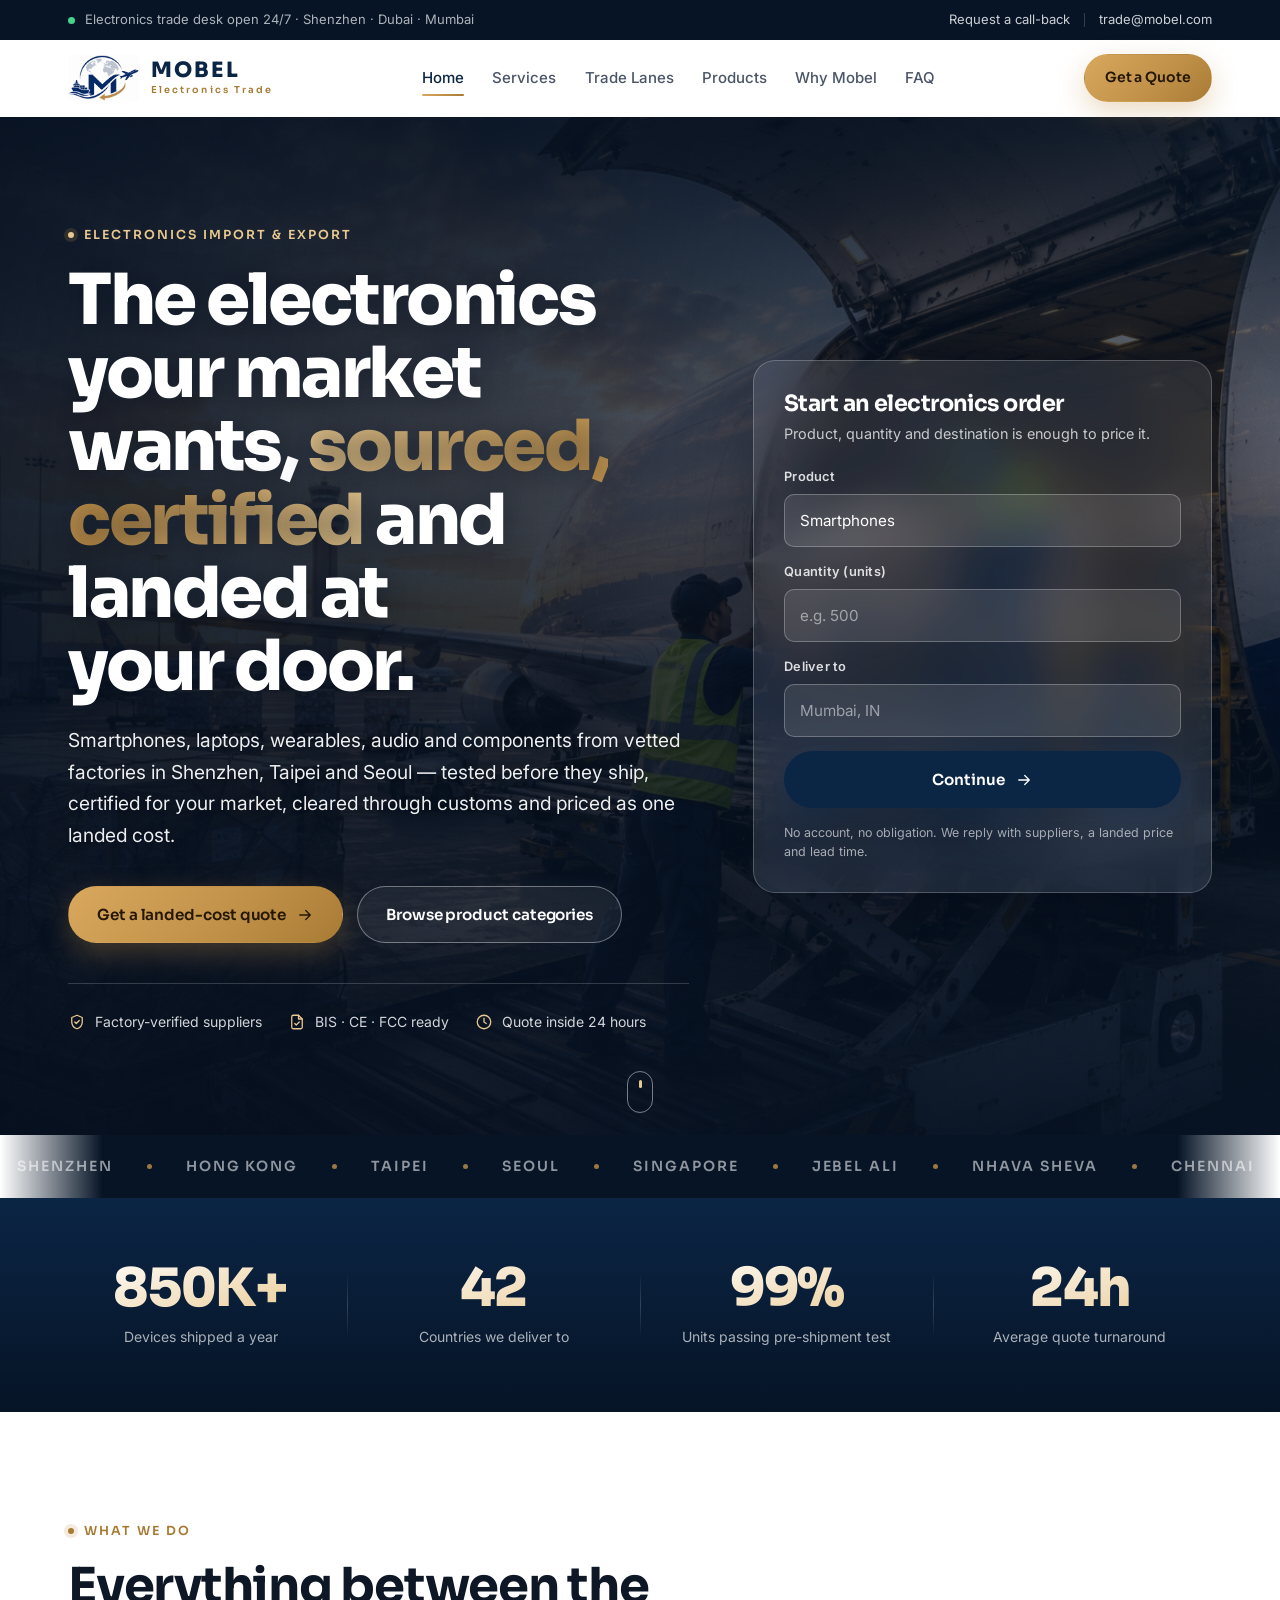
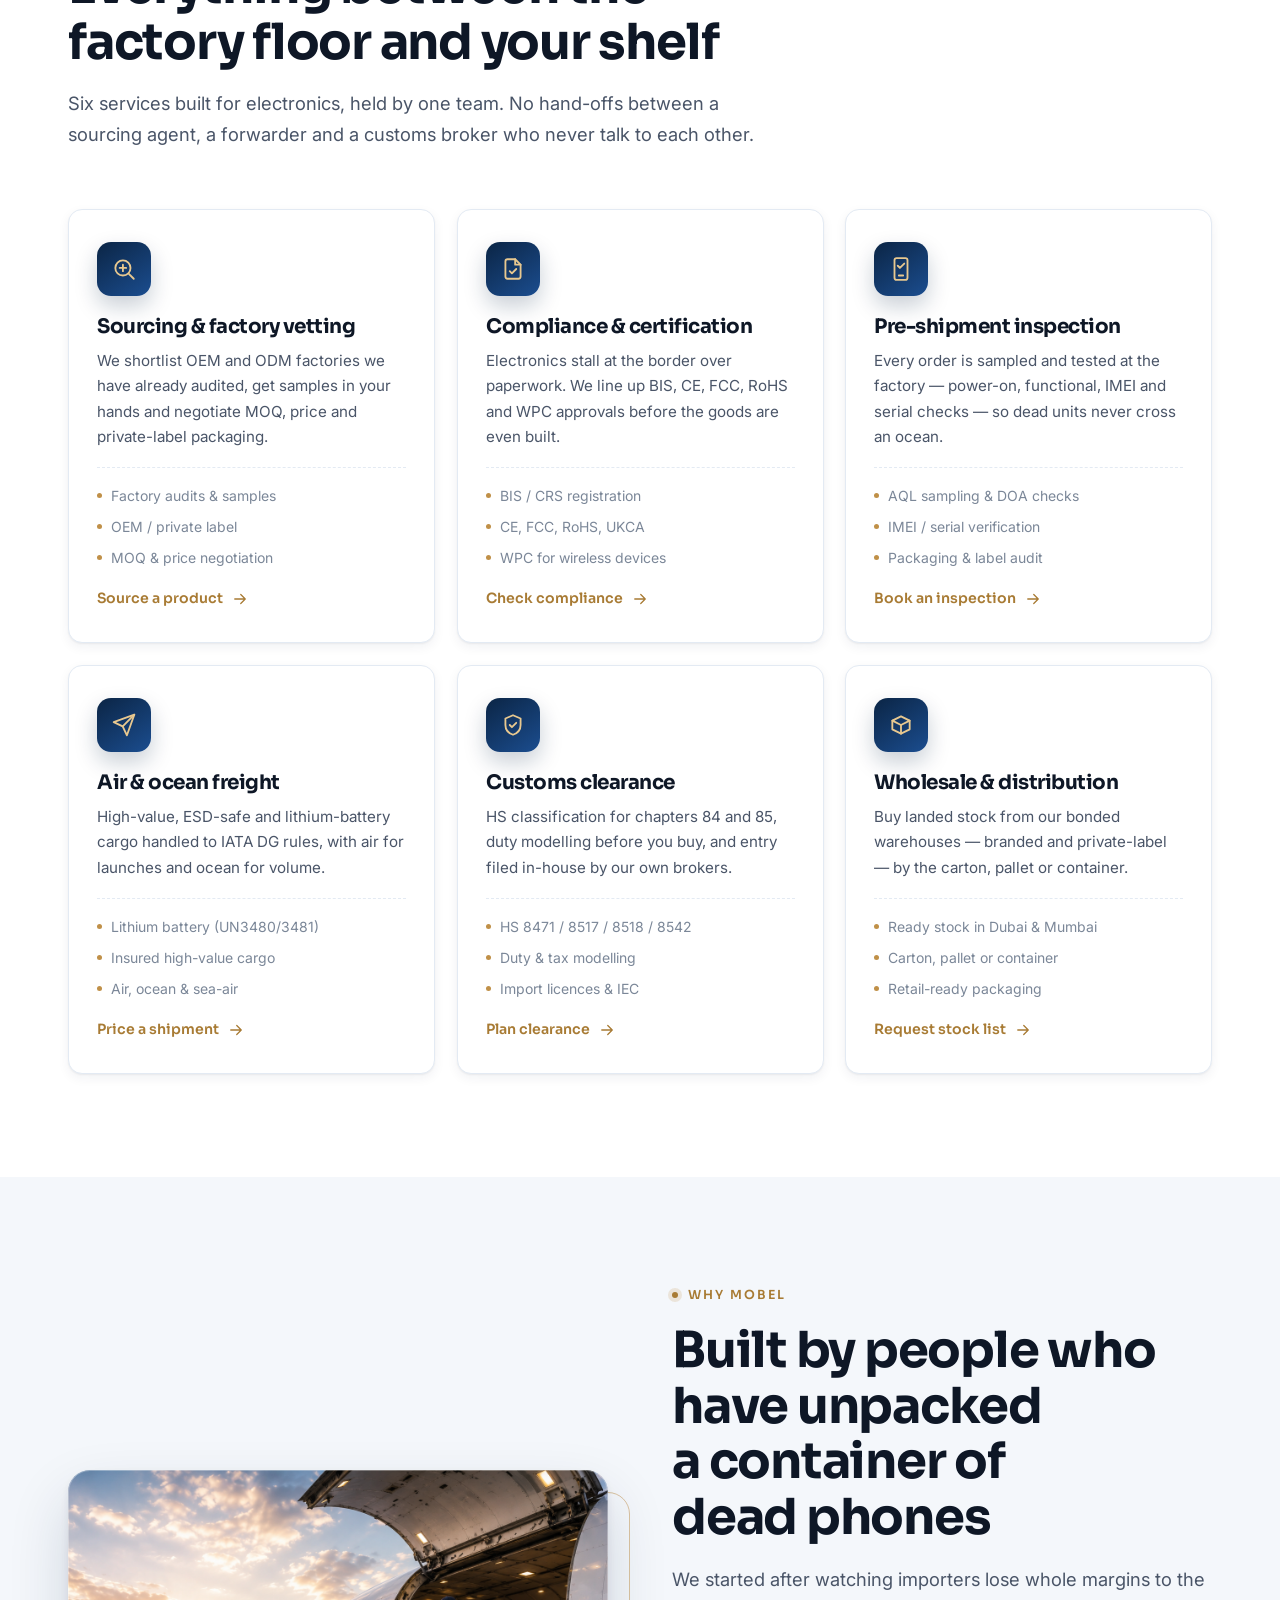
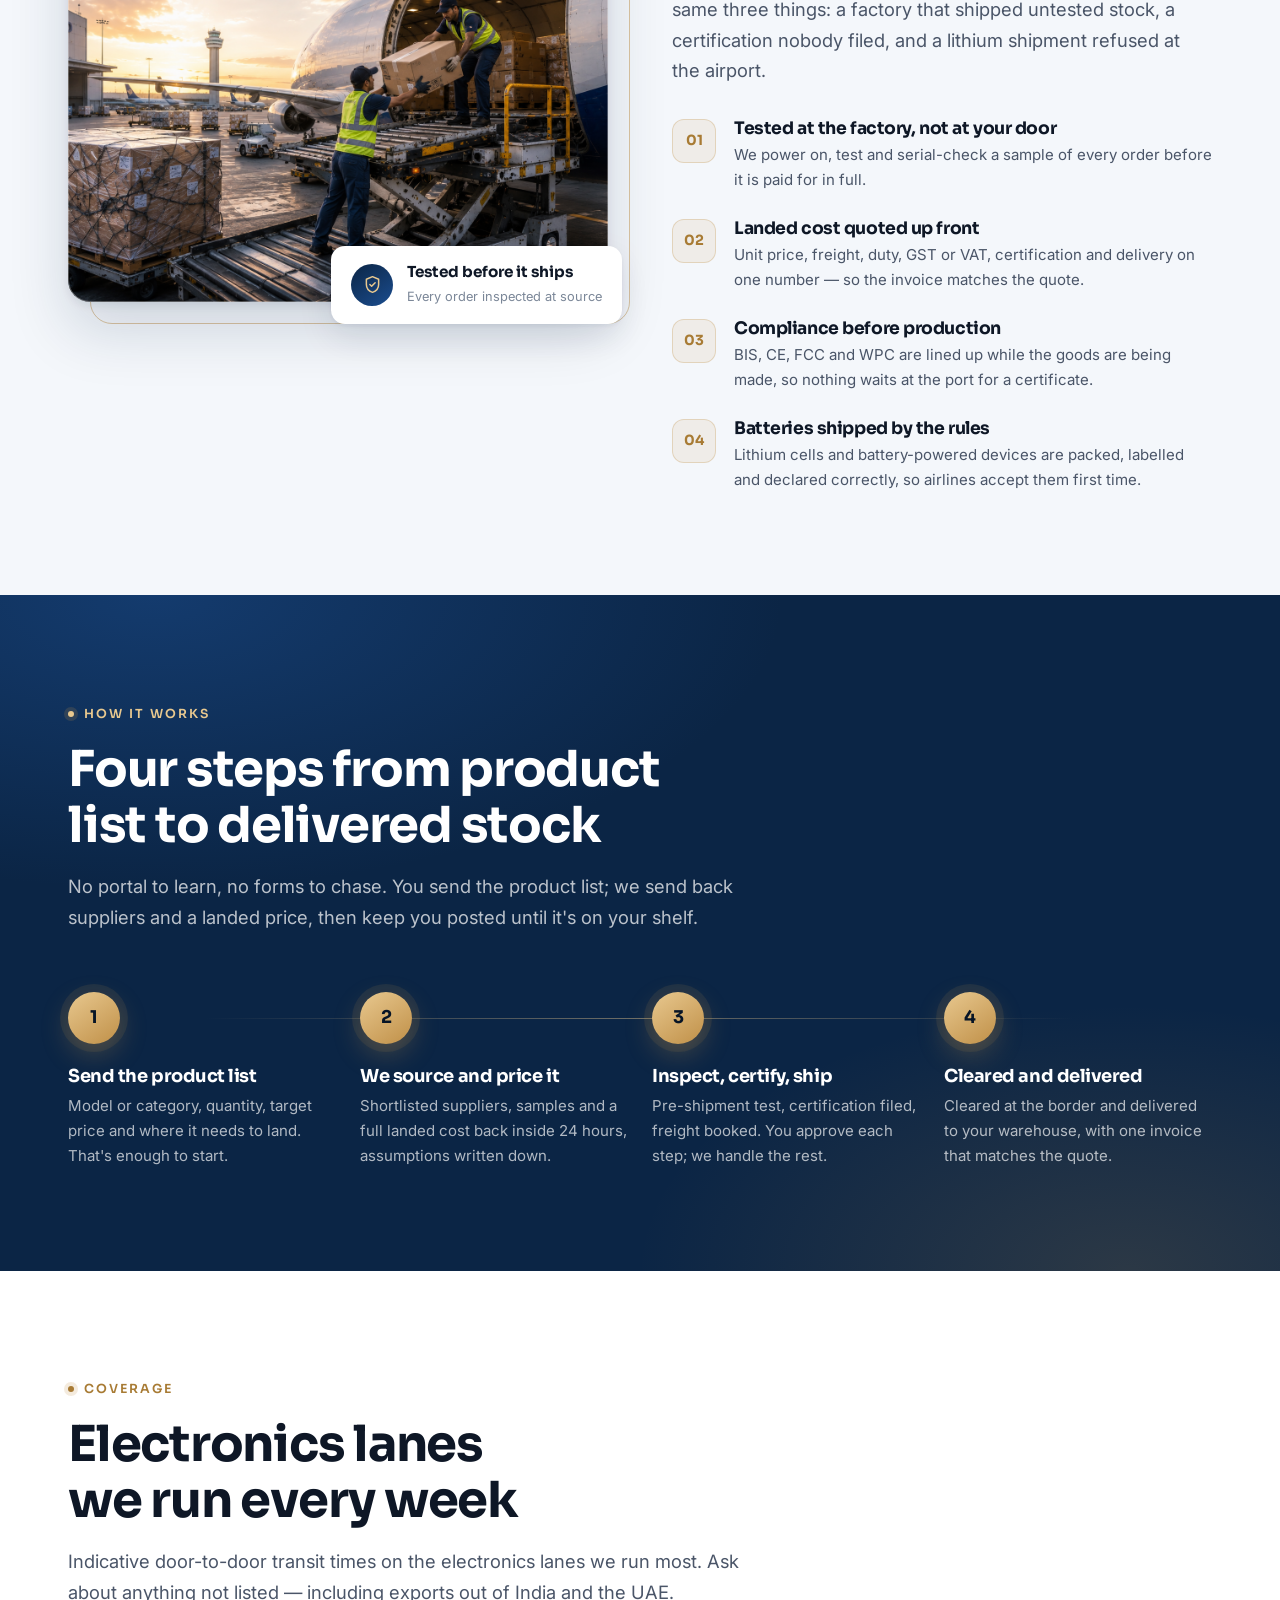
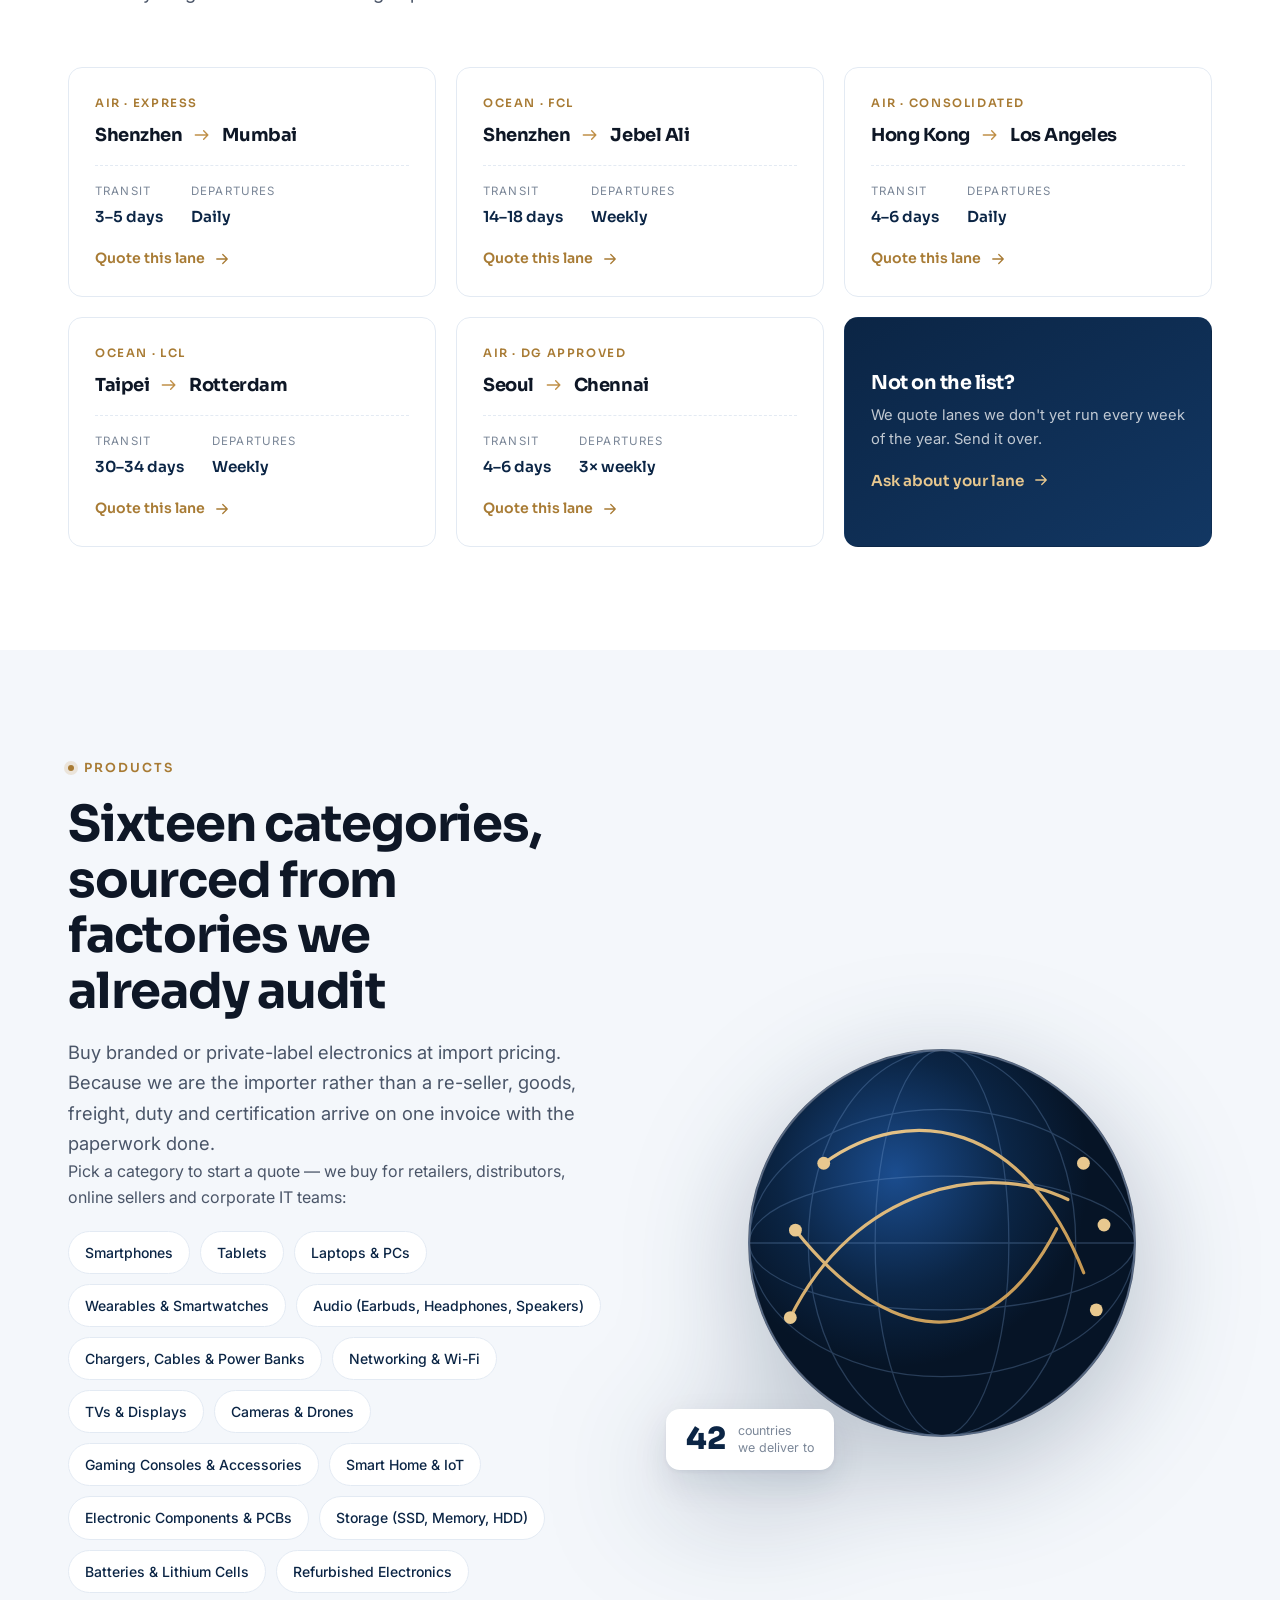
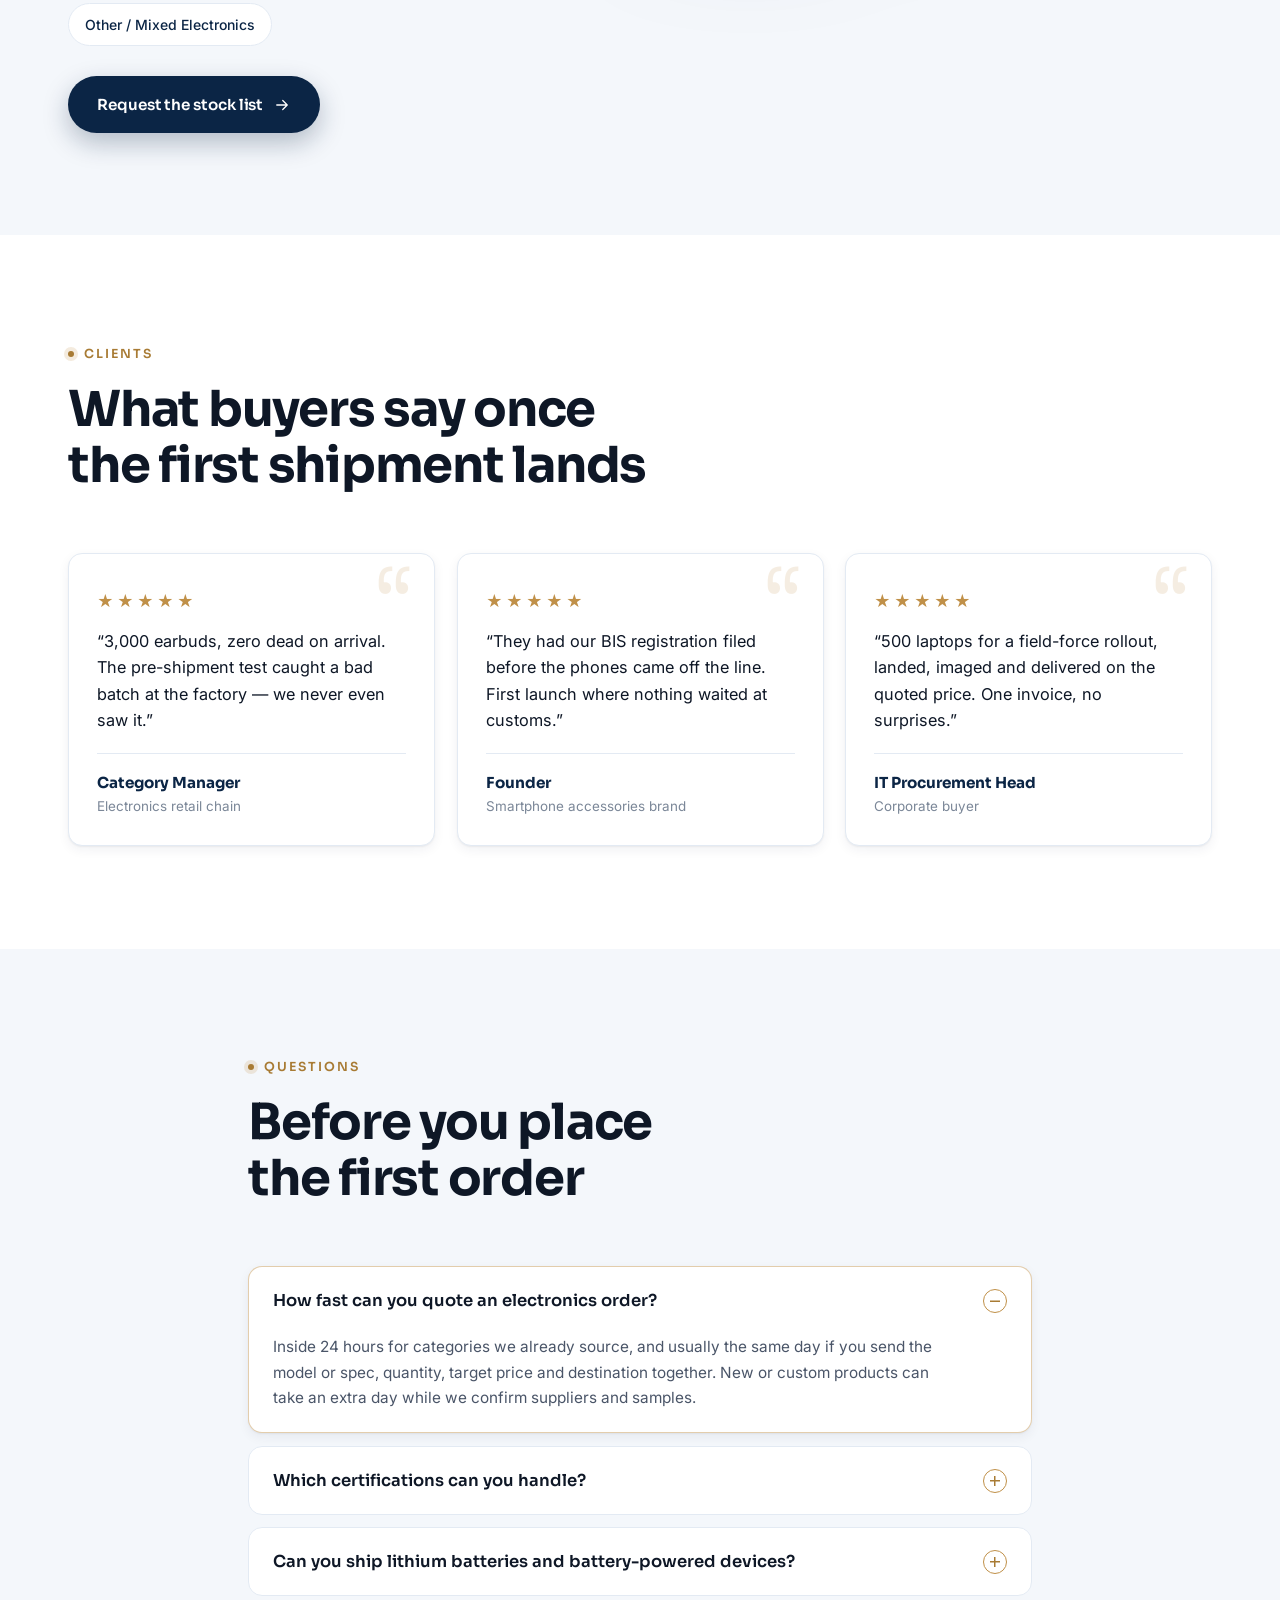
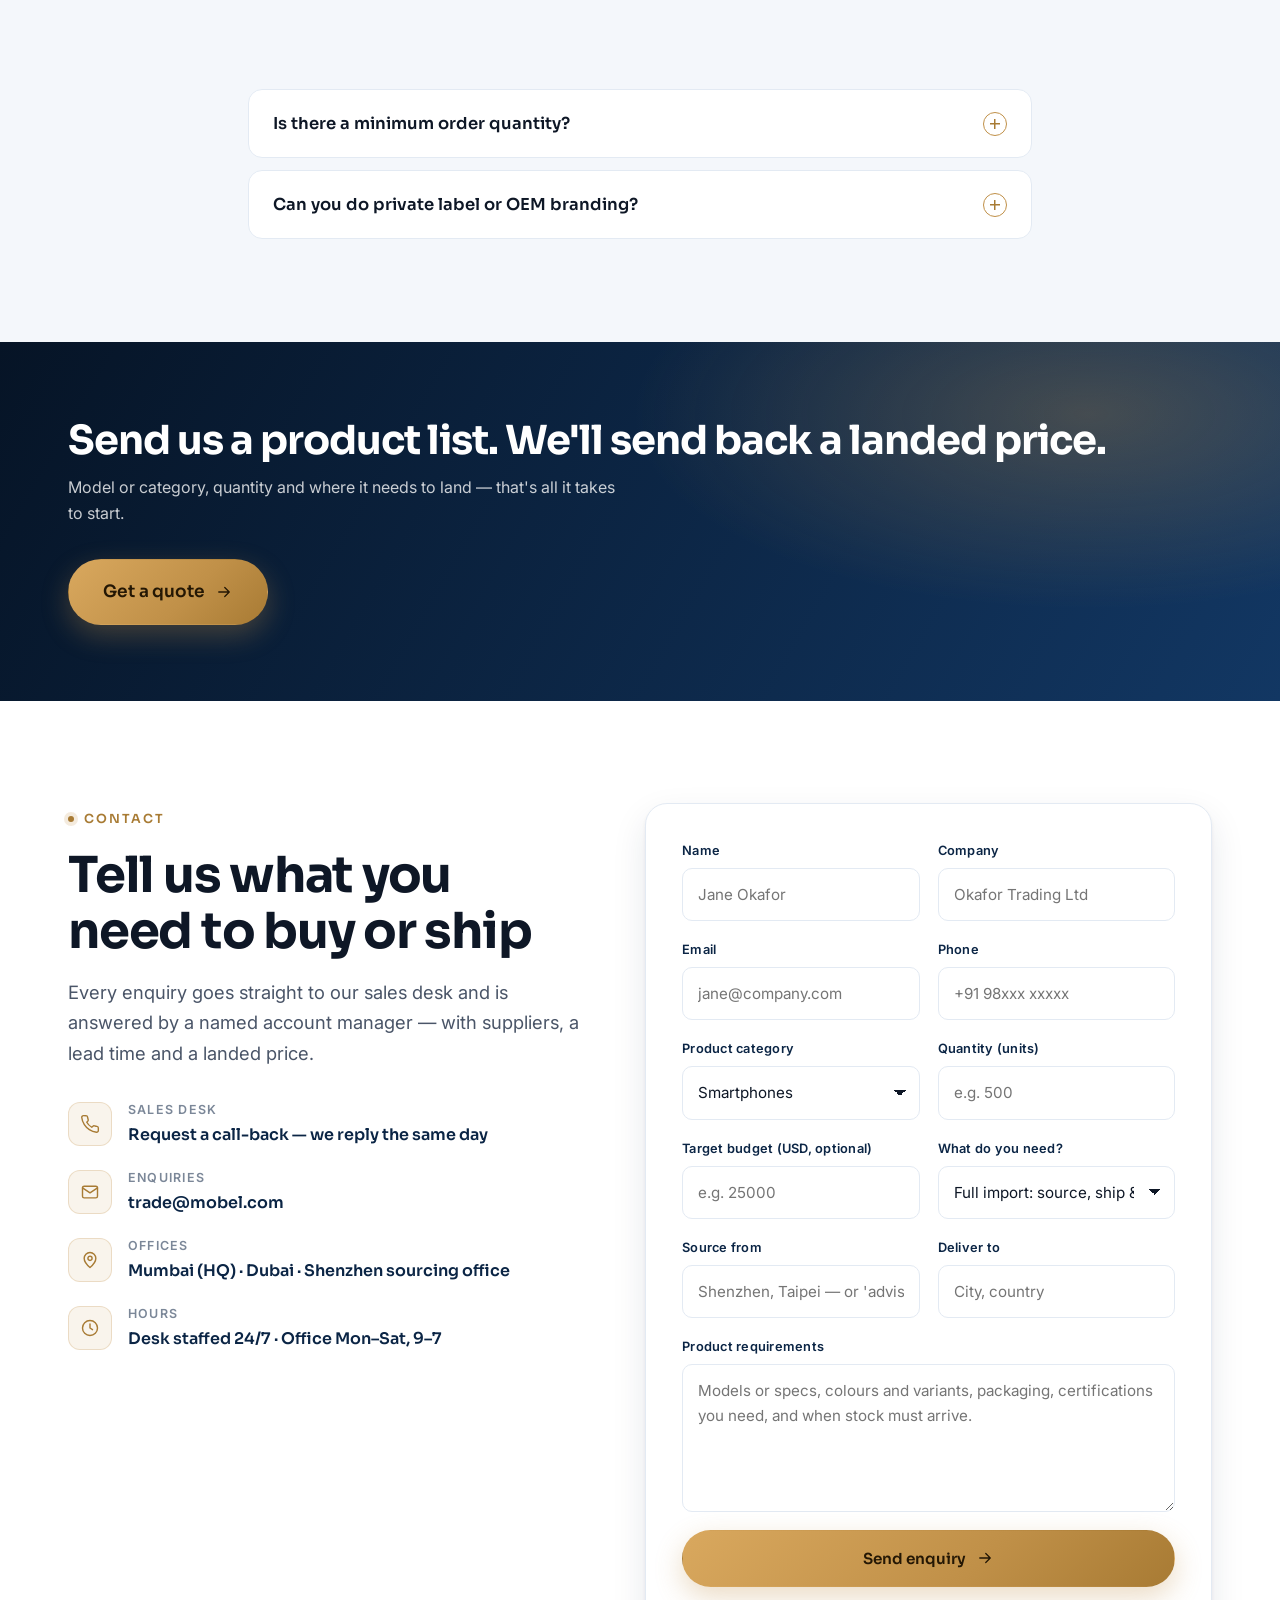
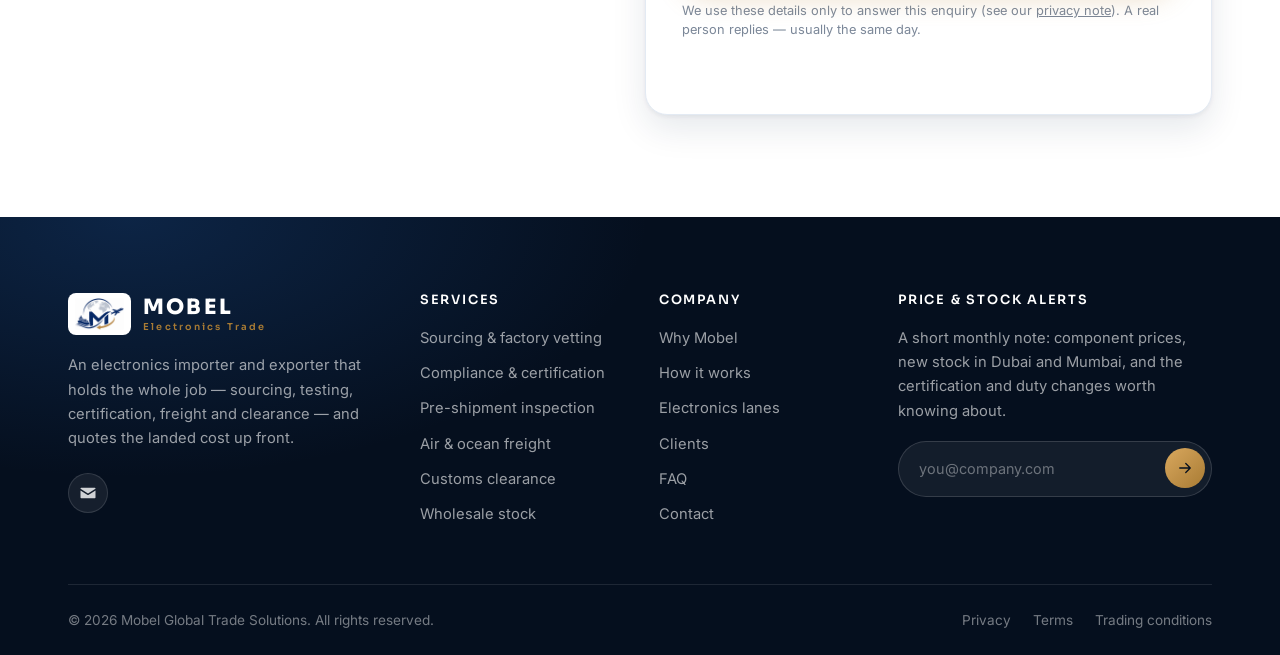
==== commit 4142c2da: "Zoho field mapping, policies page, remove placeholder contact details Co-Authored-By: Claude Opus 5." ====
--- a/index.html
+++ b/index.html
@@ -24,7 +24,7 @@
 <link href="https://fonts.googleapis.com/css2?family=Sora:wght@500;600;700;800&family=Inter:wght@400;500;600;700&display=swap" rel="stylesheet" />
 
 <link rel="preload" as="image" href="hero-image.png" fetchpriority="high" />
-<link rel="stylesheet" href="mobel-v2.css?v=3" />
+<link rel="stylesheet" href="mobel-v2.css?v=6" />
 
 <!-- Inline and before the first paint on purpose. The scroll-reveal CSS
      only hides anything when this class is present, so with JavaScript
@@ -37,13 +37,13 @@
 {
   "@context": "https://schema.org",
   "@type": "Organization",
-  "name": "Mobel",
+  "name": "Mobel Global Trade Solutions",
   "description": "Electronics import and export: sourcing, compliance, freight, customs clearance and wholesale supply.",
   "url": "https://praneet-admin.github.io/mobel/",
   "logo": "logo.png",
   "contactPoint": {
     "@type": "ContactPoint",
-    "telephone": "+00-000-000-0000",
+    "email": "trade@mobel.com",
     "contactType": "sales",
     "availableLanguage": ["English"]
   }
@@ -67,8 +67,7 @@
       Electronics trade desk open 24/7 · Shenzhen · Dubai · Mumbai
     </p>
     <div class="topbar__links">
-      <!-- TODO: replace with Mobel's real phone and inbox -->
-      <a href="tel:+000000000000">+00 000 000 0000</a>
+      <a href="#contact">Request a call-back</a>
       <span class="topbar__sep" aria-hidden="true"></span>
       <a href="mailto:trade@mobel.com">trade@mobel.com</a>
     </div>
@@ -105,7 +104,7 @@
            is repeated here rather than lost. -->
       <div class="nav__meta">
         <a href="#contact" class="btn btn--gold btn--full nav__cta">Get a Quote</a>
-        <a href="tel:+000000000000">+00 000 000 0000</a>
+        <a href="#contact">Request a call-back</a>
         <a href="mailto:trade@mobel.com">trade@mobel.com</a>
       </div>
     </nav>
@@ -829,11 +828,10 @@
         named account manager — with suppliers, a lead time and a landed price.
       </p>
 
-      <!-- TODO: replace every detail in this block with Mobel's real ones -->
       <ul class="infolist">
         <li class="reveal" data-reveal-delay="2">
           <span class="infolist__ico"><svg viewBox="0 0 24 24" aria-hidden="true"><path d="M22 16.9v3a2 2 0 01-2.2 2 19.8 19.8 0 01-8.6-3.1 19.5 19.5 0 01-6-6A19.8 19.8 0 012.1 4.2 2 2 0 014.1 2h3a2 2 0 012 1.7c.1 1 .4 1.9.7 2.8a2 2 0 01-.5 2.1L8.1 9.9a16 16 0 006 6l1.3-1.2a2 2 0 012.1-.5c.9.3 1.8.6 2.8.7a2 2 0 011.7 2z"/></svg></span>
-          <div><strong>Operations desk</strong><a href="tel:+000000000000">+00 000 000 0000</a></div>
+          <div><strong>Sales desk</strong><a href="#contact">Request a call-back — we reply the same day</a></div>
         </li>
         <li class="reveal" data-reveal-delay="3">
           <span class="infolist__ico"><svg viewBox="0 0 24 24" aria-hidden="true"><rect x="3" y="5" width="18" height="14" rx="2"/><path d="M3 7l9 6 9-6"/></svg></span>
@@ -841,7 +839,7 @@
         </li>
         <li class="reveal" data-reveal-delay="4">
           <span class="infolist__ico"><svg viewBox="0 0 24 24" aria-hidden="true"><path d="M12 21s7-5.6 7-11a7 7 0 10-14 0c0 5.4 7 11 7 11z"/><circle cx="12" cy="10" r="2.5"/></svg></span>
-          <div><strong>Head office</strong><span>Add Mobel's registered address</span></div>
+          <div><strong>Offices</strong><span>Mumbai (HQ) · Dubai · Shenzhen sourcing office</span></div>
         </li>
         <li class="reveal" data-reveal-delay="5">
           <span class="infolist__ico"><svg viewBox="0 0 24 24" aria-hidden="true"><circle cx="12" cy="12" r="9"/><path d="M12 7v5l3 2"/></svg></span>
@@ -870,6 +868,7 @@
       <input type="hidden" name="returnURL" value="https://praneet-admin.github.io/mobel/thank-you.html" />
       <input type="hidden" name="Lead Source" value="Web Research" />
       <input type="hidden" name="Lead Status" value="Not Contacted" />
+      <input type="hidden" name="Rating" id="lead-rating" value="Warm" />
 
       <!-- Honeypot. Hidden from people, irresistible to bots: Zoho drops
            any submission where this comes back filled in. -->
@@ -896,14 +895,14 @@
         </div>
         <div class="field">
           <label for="phone">Phone</label>
-          <input type="tel" id="phone" name="Phone" autocomplete="tel" placeholder="+00 000 000 0000" maxlength="30" />
+          <input type="tel" id="phone" name="Phone" autocomplete="tel" placeholder="+91 98xxx xxxxx" maxlength="30" />
         </div>
       </div>
 
       <div class="form__row">
         <div class="field">
           <label for="category">Product category</label>
-          <select id="category" name="category">
+          <select id="category" name="Industry">
             <option>Smartphones</option>
             <option>Tablets</option>
             <option>Laptops &amp; PCs</option>
@@ -924,14 +923,14 @@
         </div>
         <div class="field">
           <label for="quantity">Quantity (units)</label>
-          <input type="number" id="quantity" name="quantity" placeholder="e.g. 500" min="1" step="1" inputmode="numeric" />
+          <input type="number" id="quantity" name="No of Employees" placeholder="e.g. 500" min="1" step="1" inputmode="numeric" />
         </div>
       </div>
 
       <div class="form__row">
         <div class="field">
           <label for="budget">Target budget (USD, optional)</label>
-          <input type="number" id="budget" name="budget" placeholder="e.g. 25000" min="0" step="100" inputmode="numeric" />
+          <input type="number" id="budget" name="Annual Revenue" placeholder="e.g. 25000" min="0" step="100" inputmode="numeric" />
         </div>
         <div class="field">
           <label for="service">What do you need?</label>
@@ -970,7 +969,7 @@
         <svg viewBox="0 0 24 24" class="btn__arrow" aria-hidden="true"><path d="M5 12h13M13 6l6 6-6 6"/></svg>
       </button>
 
-      <p class="form__note">We use these details only to answer this enquiry. A real person replies — usually the same day.</p>
+      <p class="form__note">We use these details only to answer this enquiry (see our <a href="policies.html#privacy">privacy note</a>). A real person replies — usually the same day.</p>
 
       <!-- aria-live so a screen reader announces the result without moving focus -->
       <p class="form__status" id="form-status" role="status" aria-live="polite"></p>
@@ -1003,8 +1002,6 @@
           sourcing, testing, certification, freight and clearance — and quotes the landed cost up front.
         </p>
         <div class="social">
-          <a href="#" aria-label="Mobel on LinkedIn"><svg viewBox="0 0 24 24" aria-hidden="true"><path d="M6.94 5a1.94 1.94 0 11-3.88 0 1.94 1.94 0 013.88 0zM3.5 8.5h3v12h-3zM10 8.5h2.9v1.6h.05A3.2 3.2 0 0116 8.3c3 0 3.6 2 3.6 4.5v7.7h-3v-6.9c0-1.6 0-3.7-2.3-3.7s-2.6 1.8-2.6 3.6v7h-3z"/></svg></a>
-          <a href="#" aria-label="Mobel on X"><svg viewBox="0 0 24 24" aria-hidden="true"><path d="M17.5 3h3.2l-7 8 8.3 10h-6.5l-5-6.2-5.8 6.2H1.4l7.5-8.6L1 3h6.7l4.6 5.8zM16.3 19.2h1.8L7.8 4.7H5.9z"/></svg></a>
           <a href="mailto:trade@mobel.com" aria-label="Email Mobel"><svg viewBox="0 0 24 24" aria-hidden="true"><path d="M3 5h18a1 1 0 011 1v.4l-10 6.3L2 6.4V6a1 1 0 011-1zm19 3.7V18a1 1 0 01-1 1H3a1 1 0 01-1-1V8.7l9.5 5.9a1 1 0 001 0z"/></svg></a>
         </div>
       </div>
@@ -1049,11 +1046,11 @@
     </div>
 
     <div class="footer__bottom">
-      <p>&copy; 2026 Mobel. All rights reserved.</p>
+      <p>&copy; 2026 Mobel Global Trade Solutions. All rights reserved.</p>
       <ul>
-        <li><a href="#">Privacy</a></li>
-        <li><a href="#">Terms</a></li>
-        <li><a href="#">Trading conditions</a></li>
+        <li><a href="policies.html#privacy">Privacy</a></li>
+        <li><a href="policies.html#terms">Terms</a></li>
+        <li><a href="policies.html#trading">Trading conditions</a></li>
       </ul>
     </div>
 
@@ -1070,6 +1067,6 @@
   <svg class="totop__arrow" viewBox="0 0 24 24" aria-hidden="true"><path d="M12 19V5M6 11l6-6 6 6"/></svg>
 </a>
 
-<script src="mobel-v2.js?v=3" defer></script>
+<script src="mobel-v2.js?v=6" defer></script>
 </body>
 </html>
--- a/mobel-v2.css
+++ b/mobel-v2.css
@@ -1720,3 +1720,4 @@
 /* product-category chips are links into the quote form */
 .chips li a { color: inherit; text-decoration: none; }
 .chips li:has(a):hover { border-color: var(--gold-600, #c09048); cursor: pointer; }
+.form__note a { color: inherit; text-decoration: underline; }
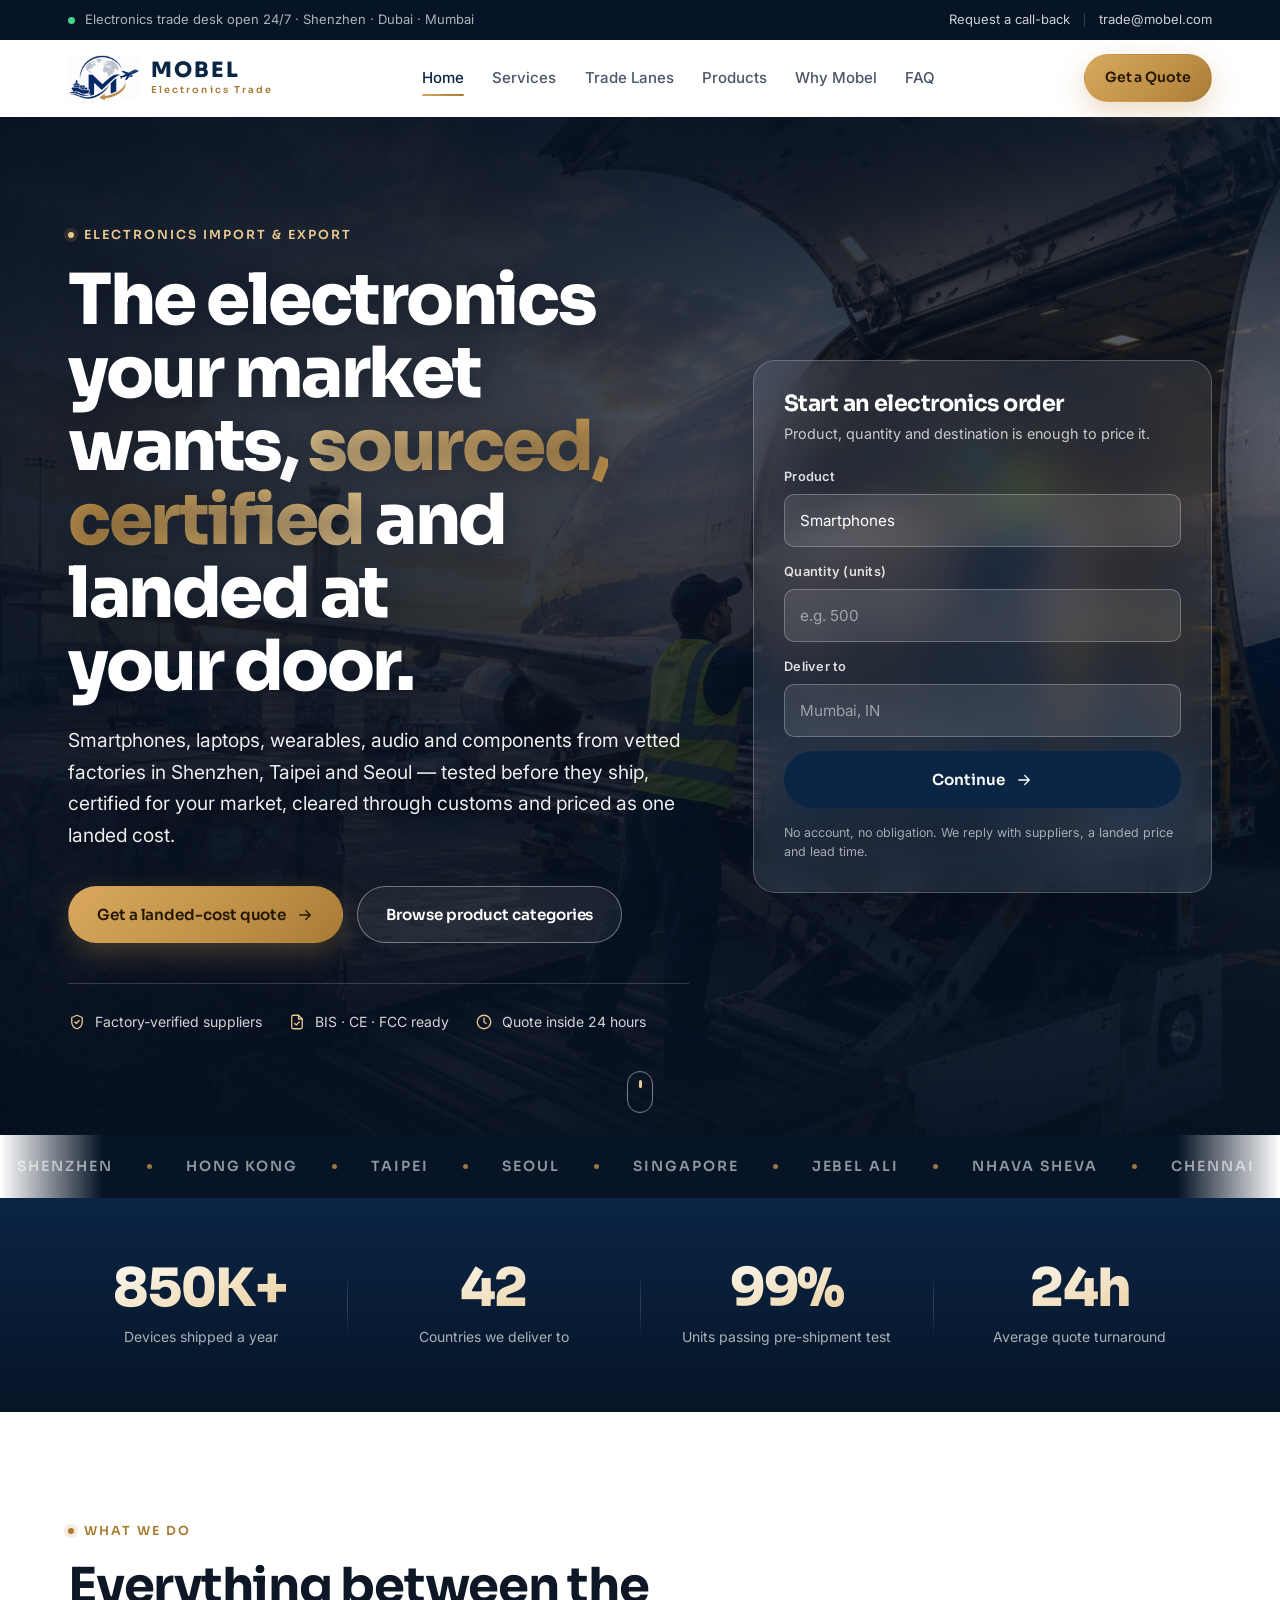
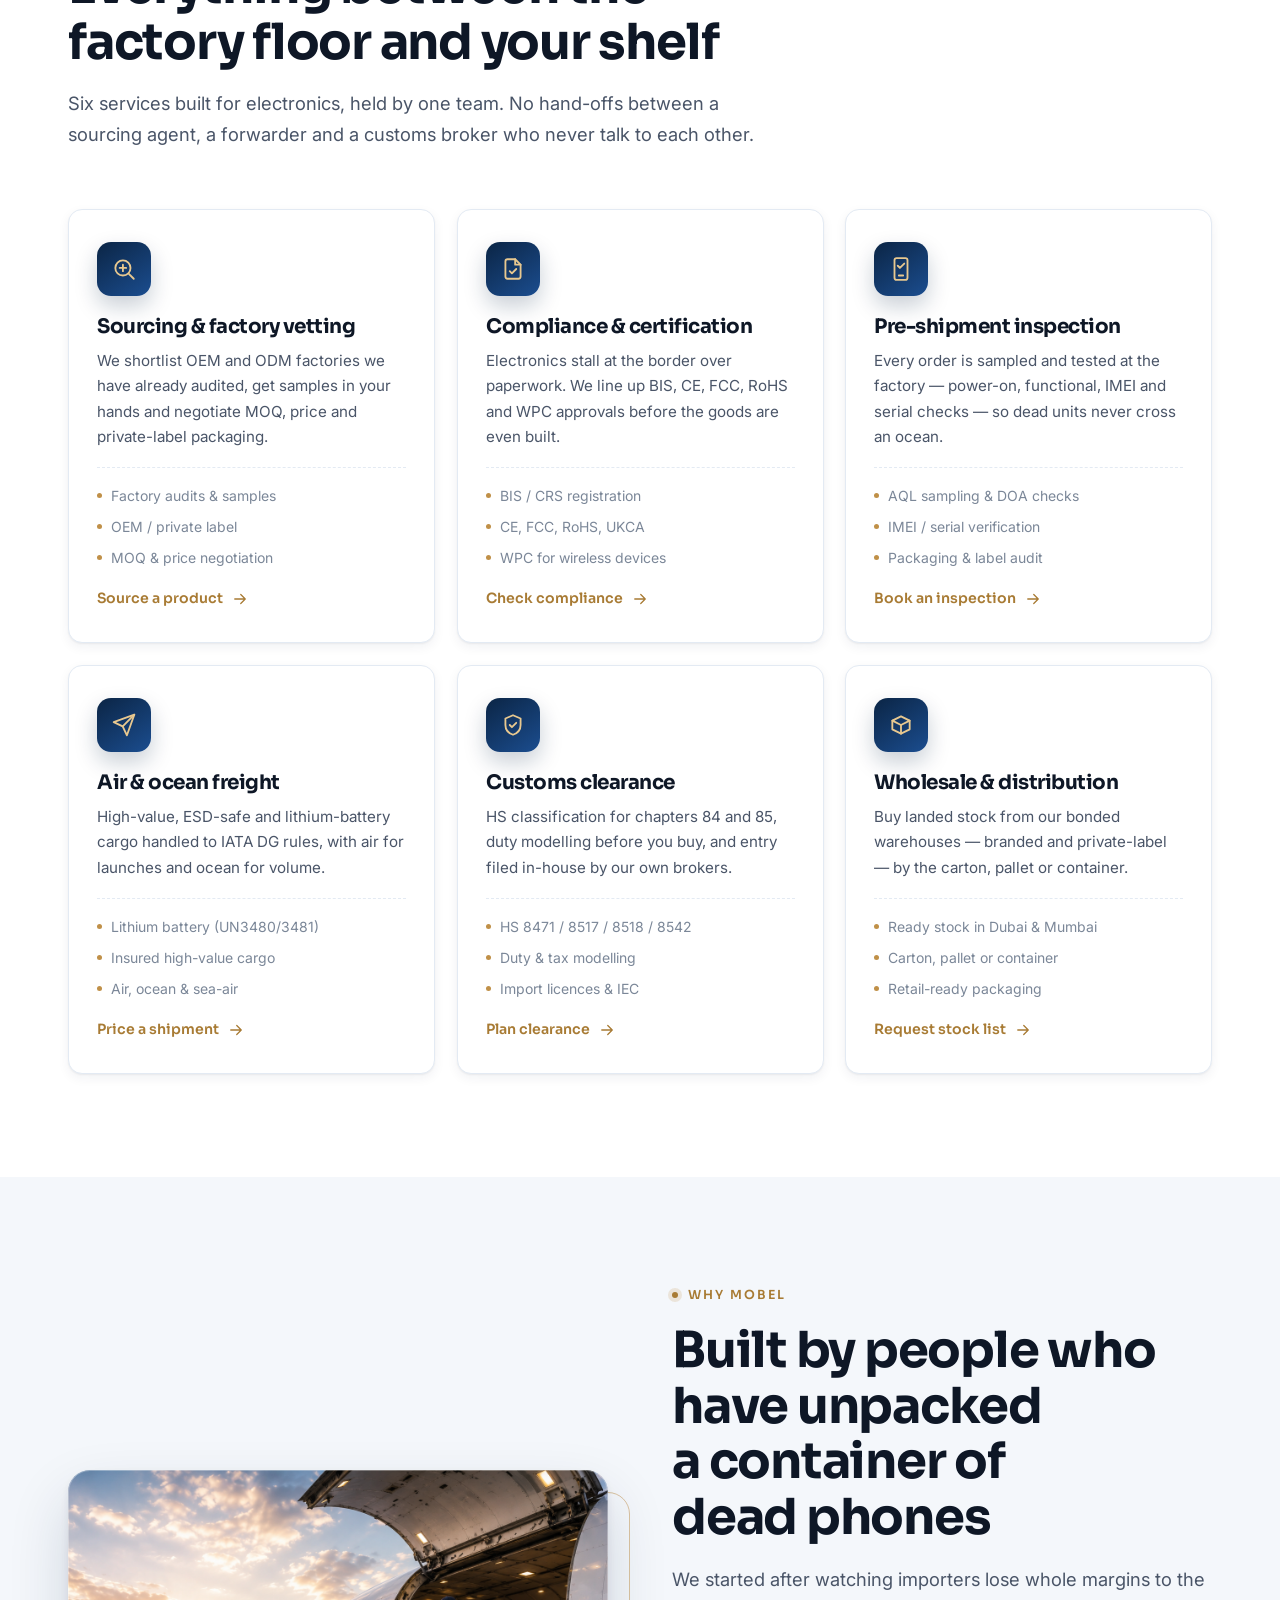
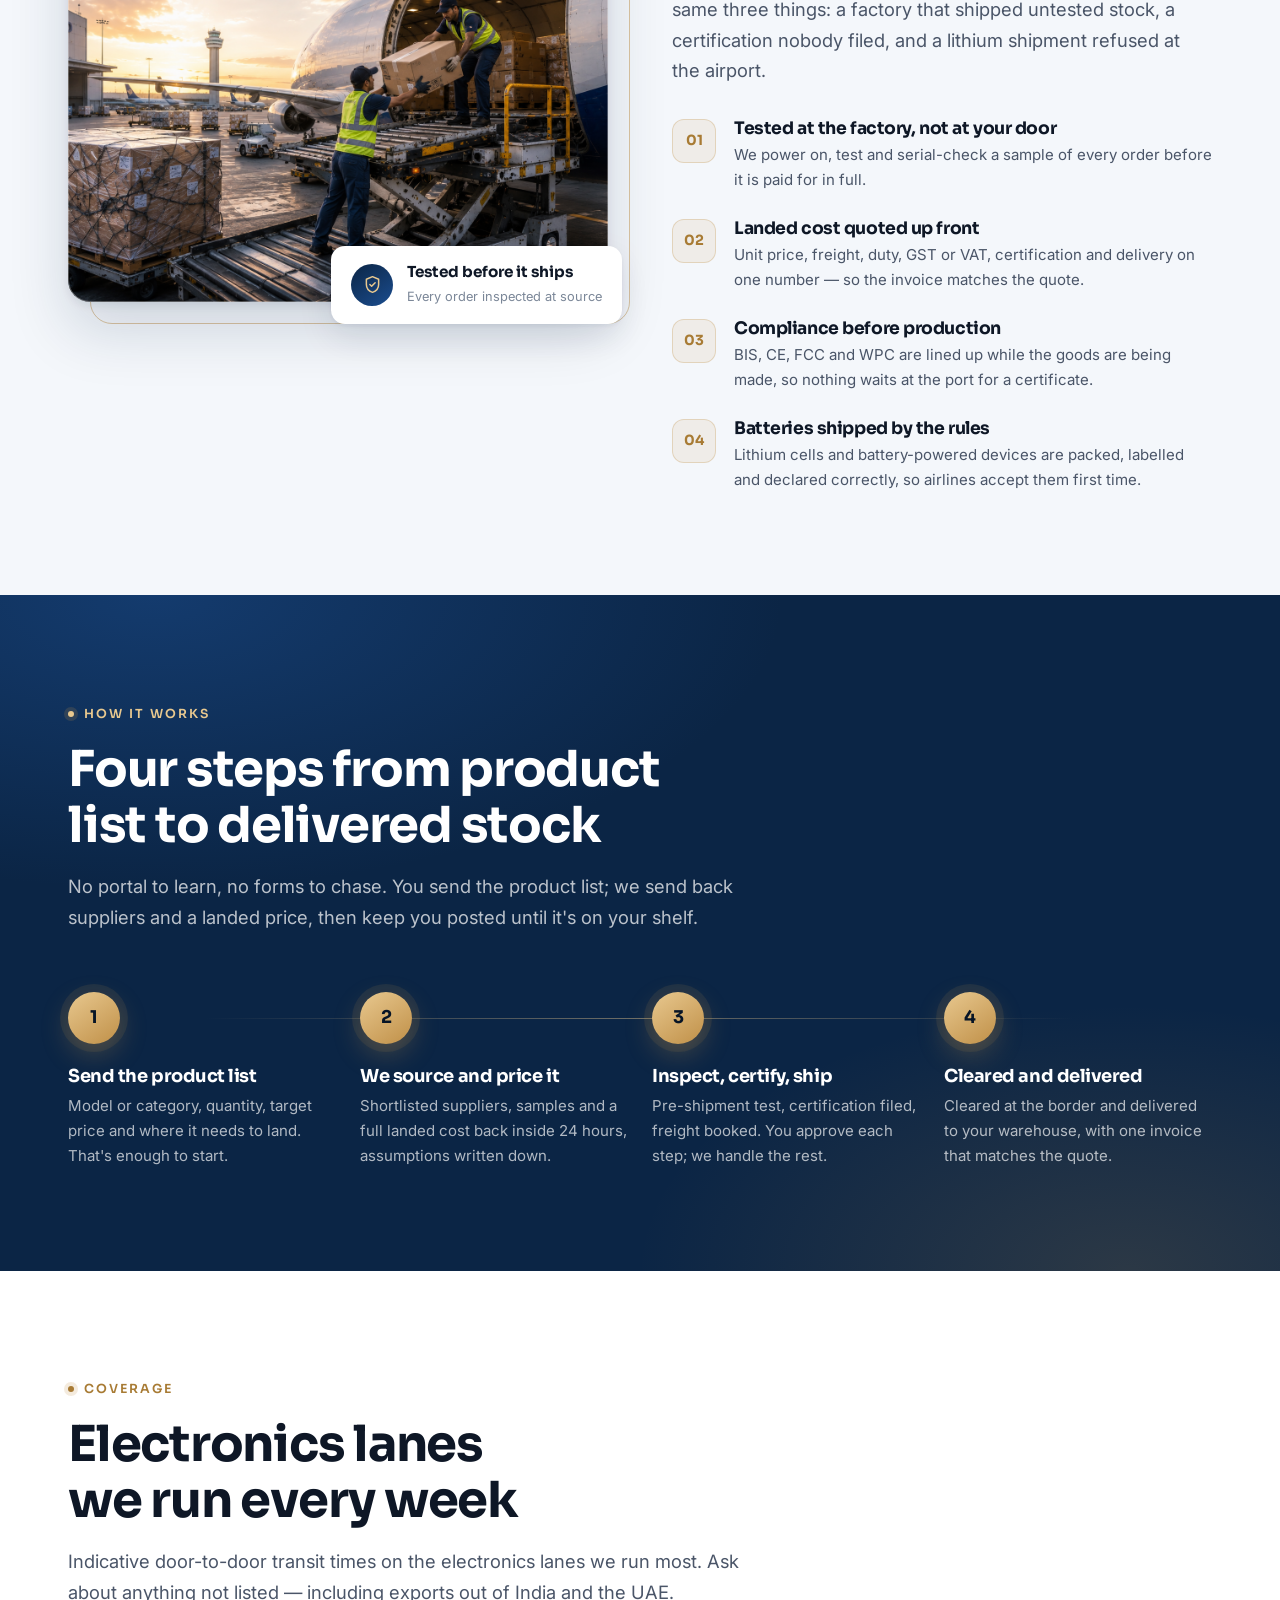
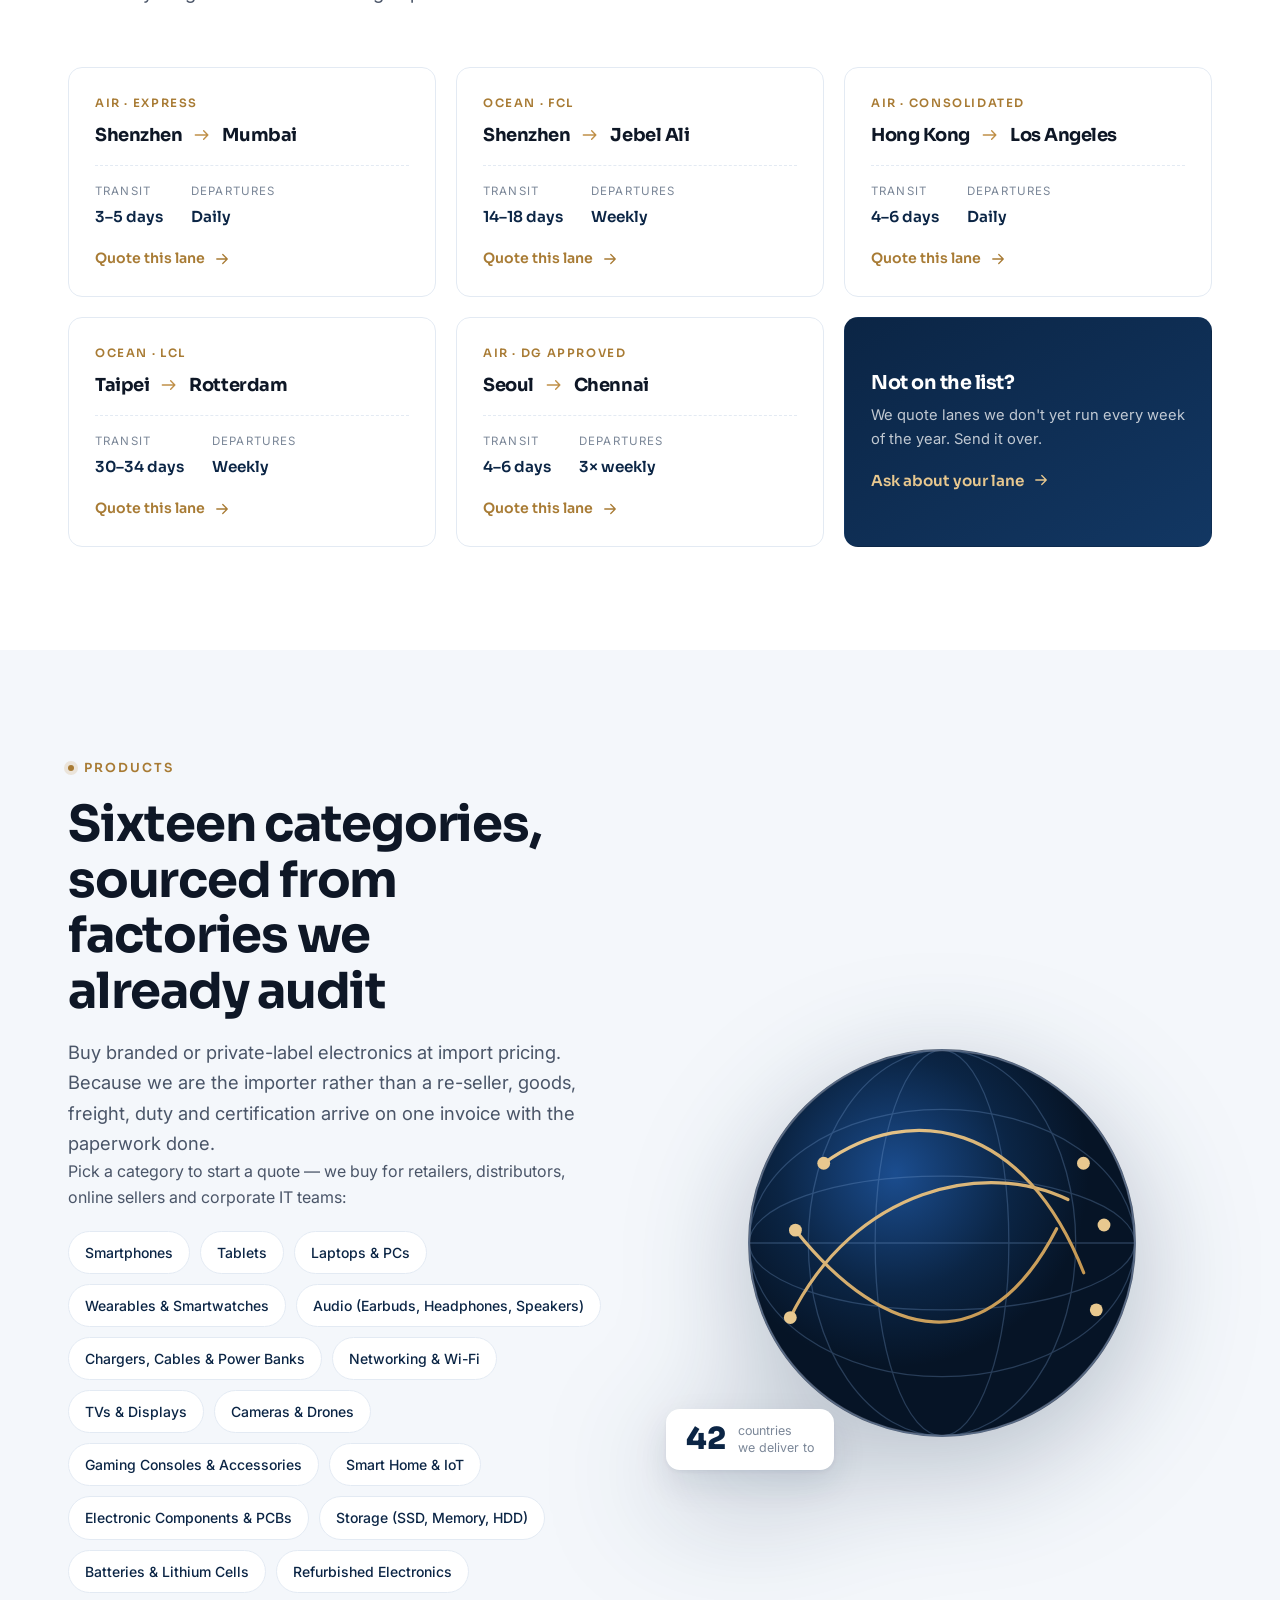
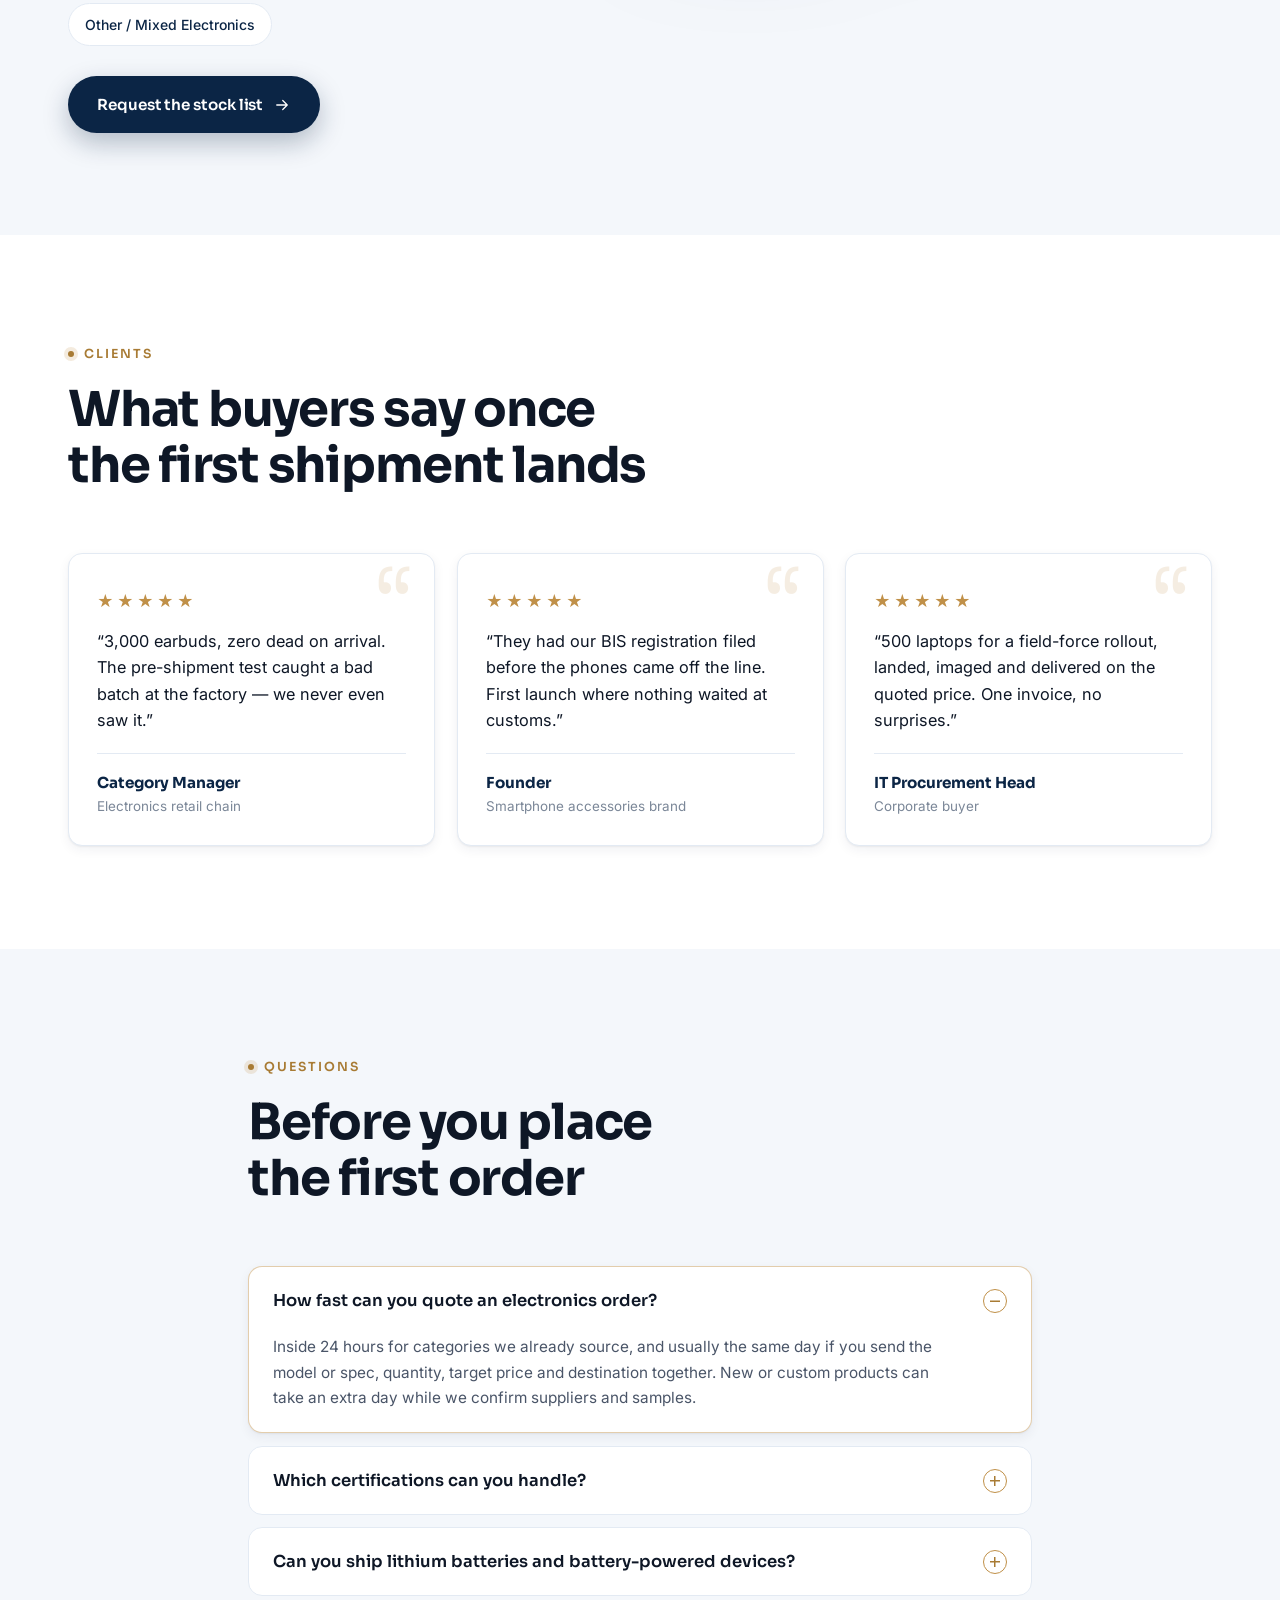
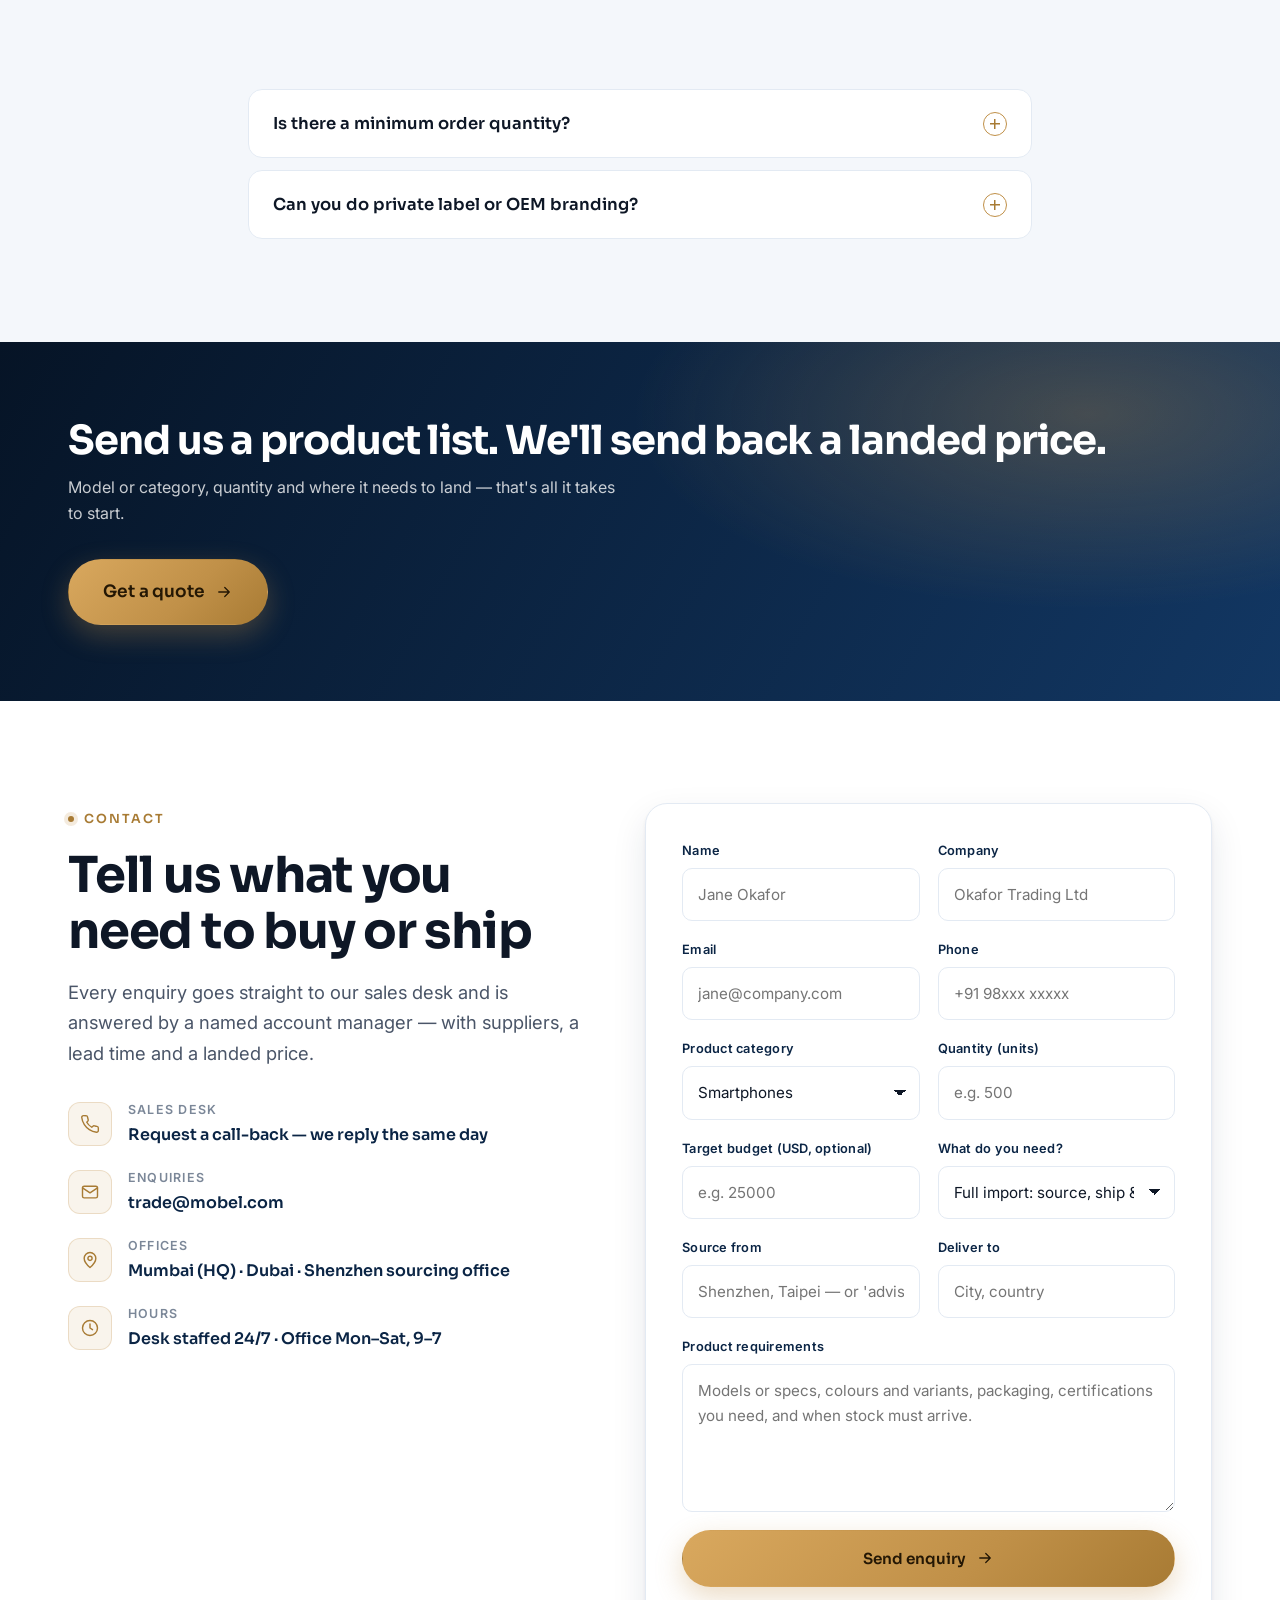
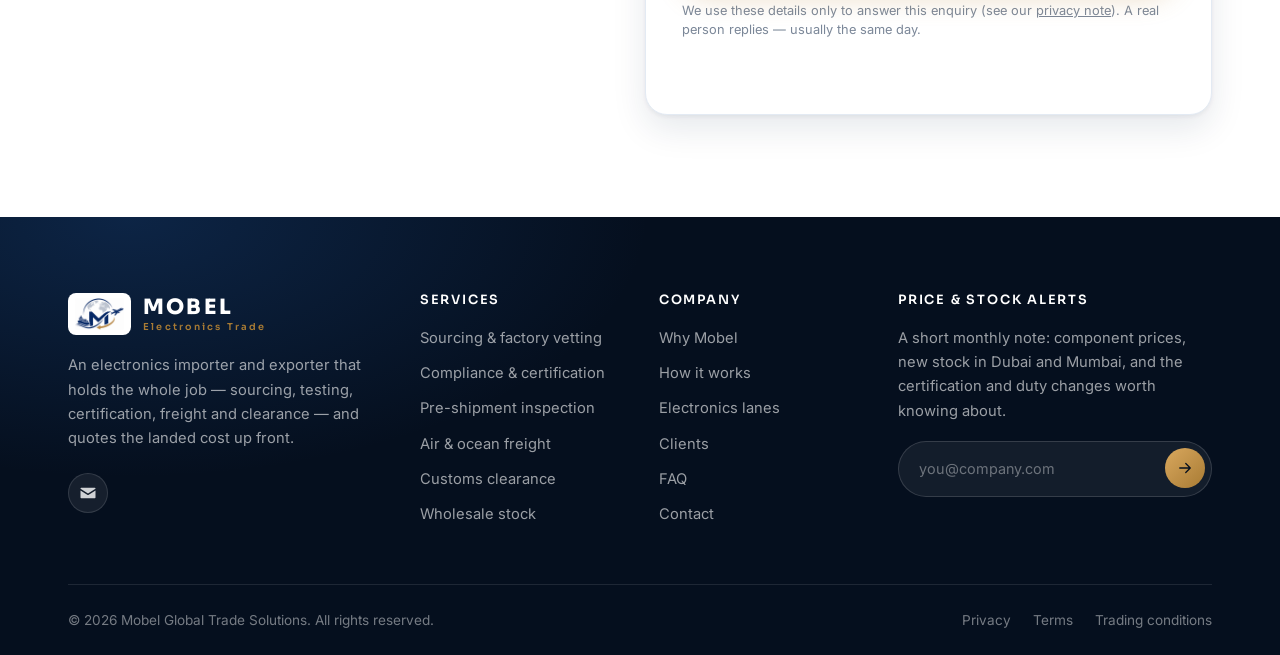
==== commit b983b67b: "Tag enquiries from Zoho Campaigns emails as Email Campaign leads Co-Authored-By: Claude Opus 5.5 <no" ====
--- a/index.html
+++ b/index.html
@@ -1067,6 +1067,6 @@
   <svg class="totop__arrow" viewBox="0 0 24 24" aria-hidden="true"><path d="M12 19V5M6 11l6-6 6 6"/></svg>
 </a>
 
-<script src="mobel-v2.js?v=6" defer></script>
+<script src="mobel-v2.js?v=7" defer></script>
 </body>
 </html>
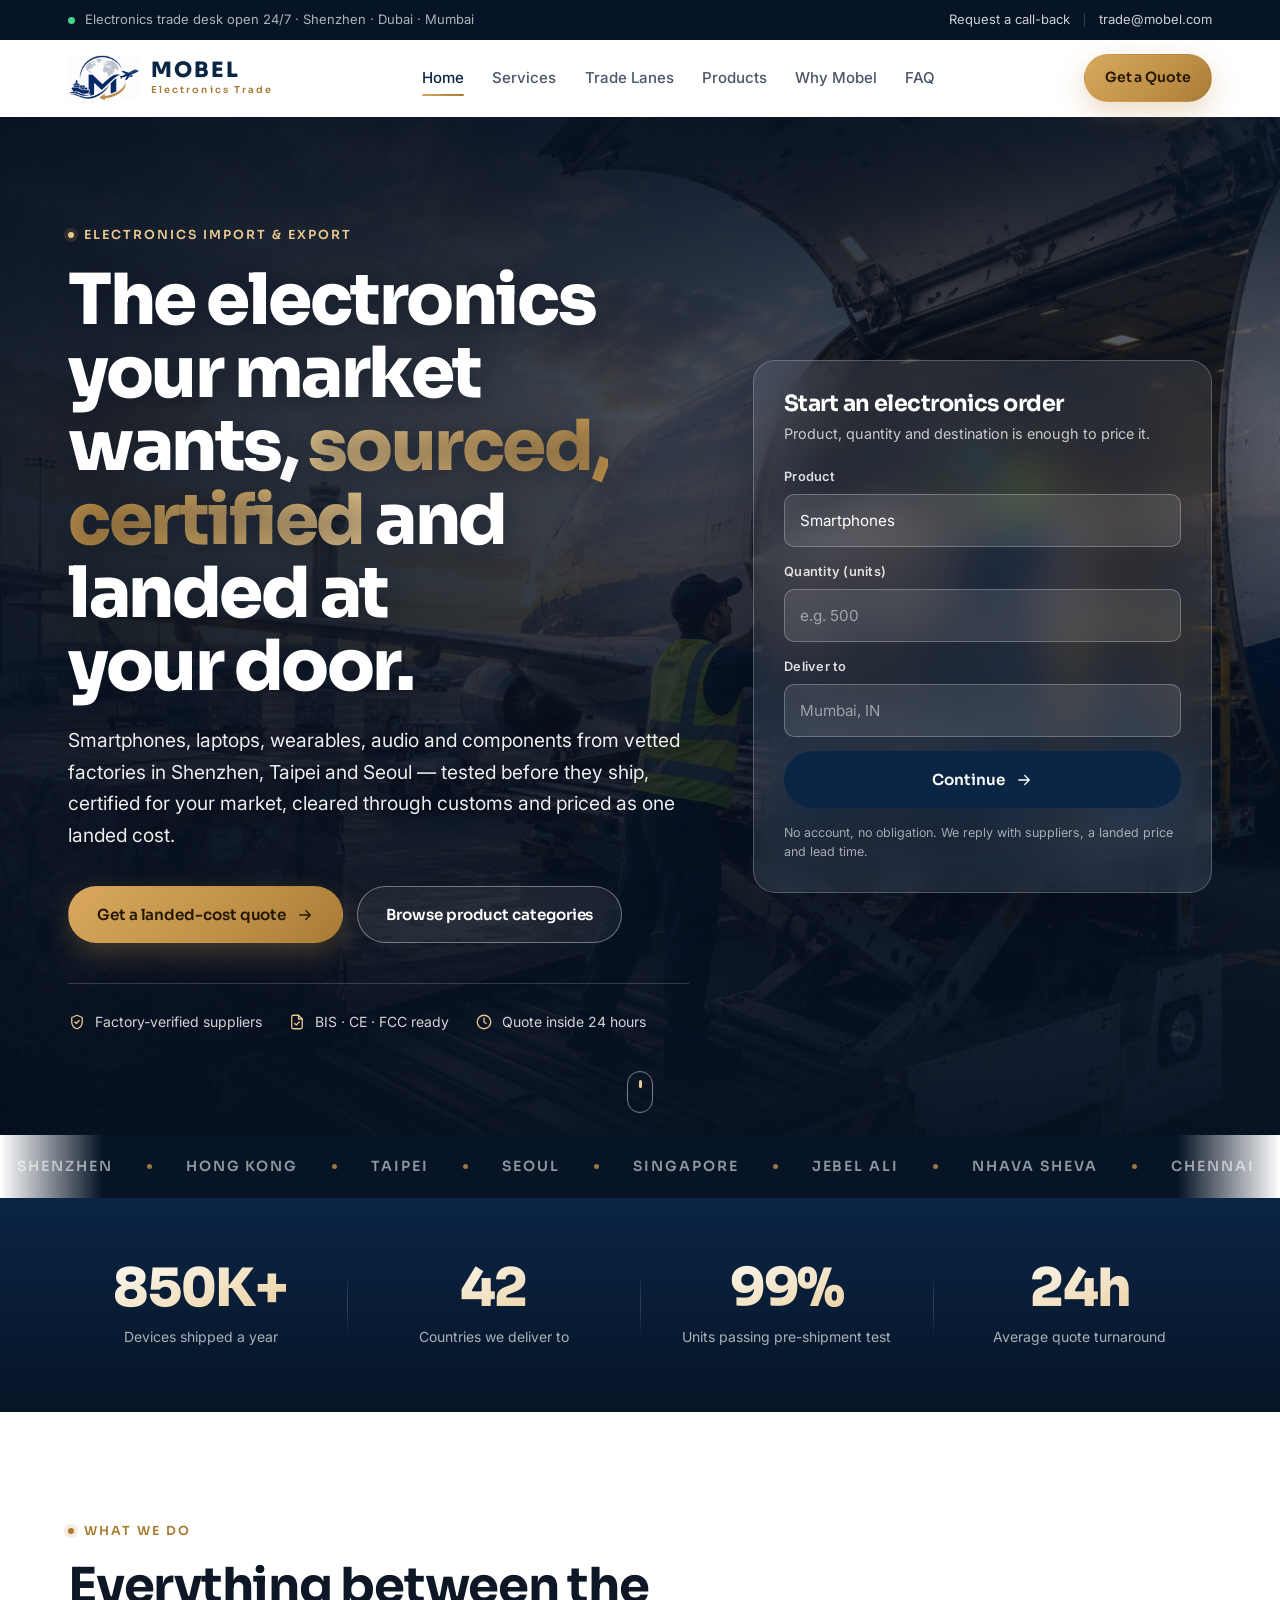
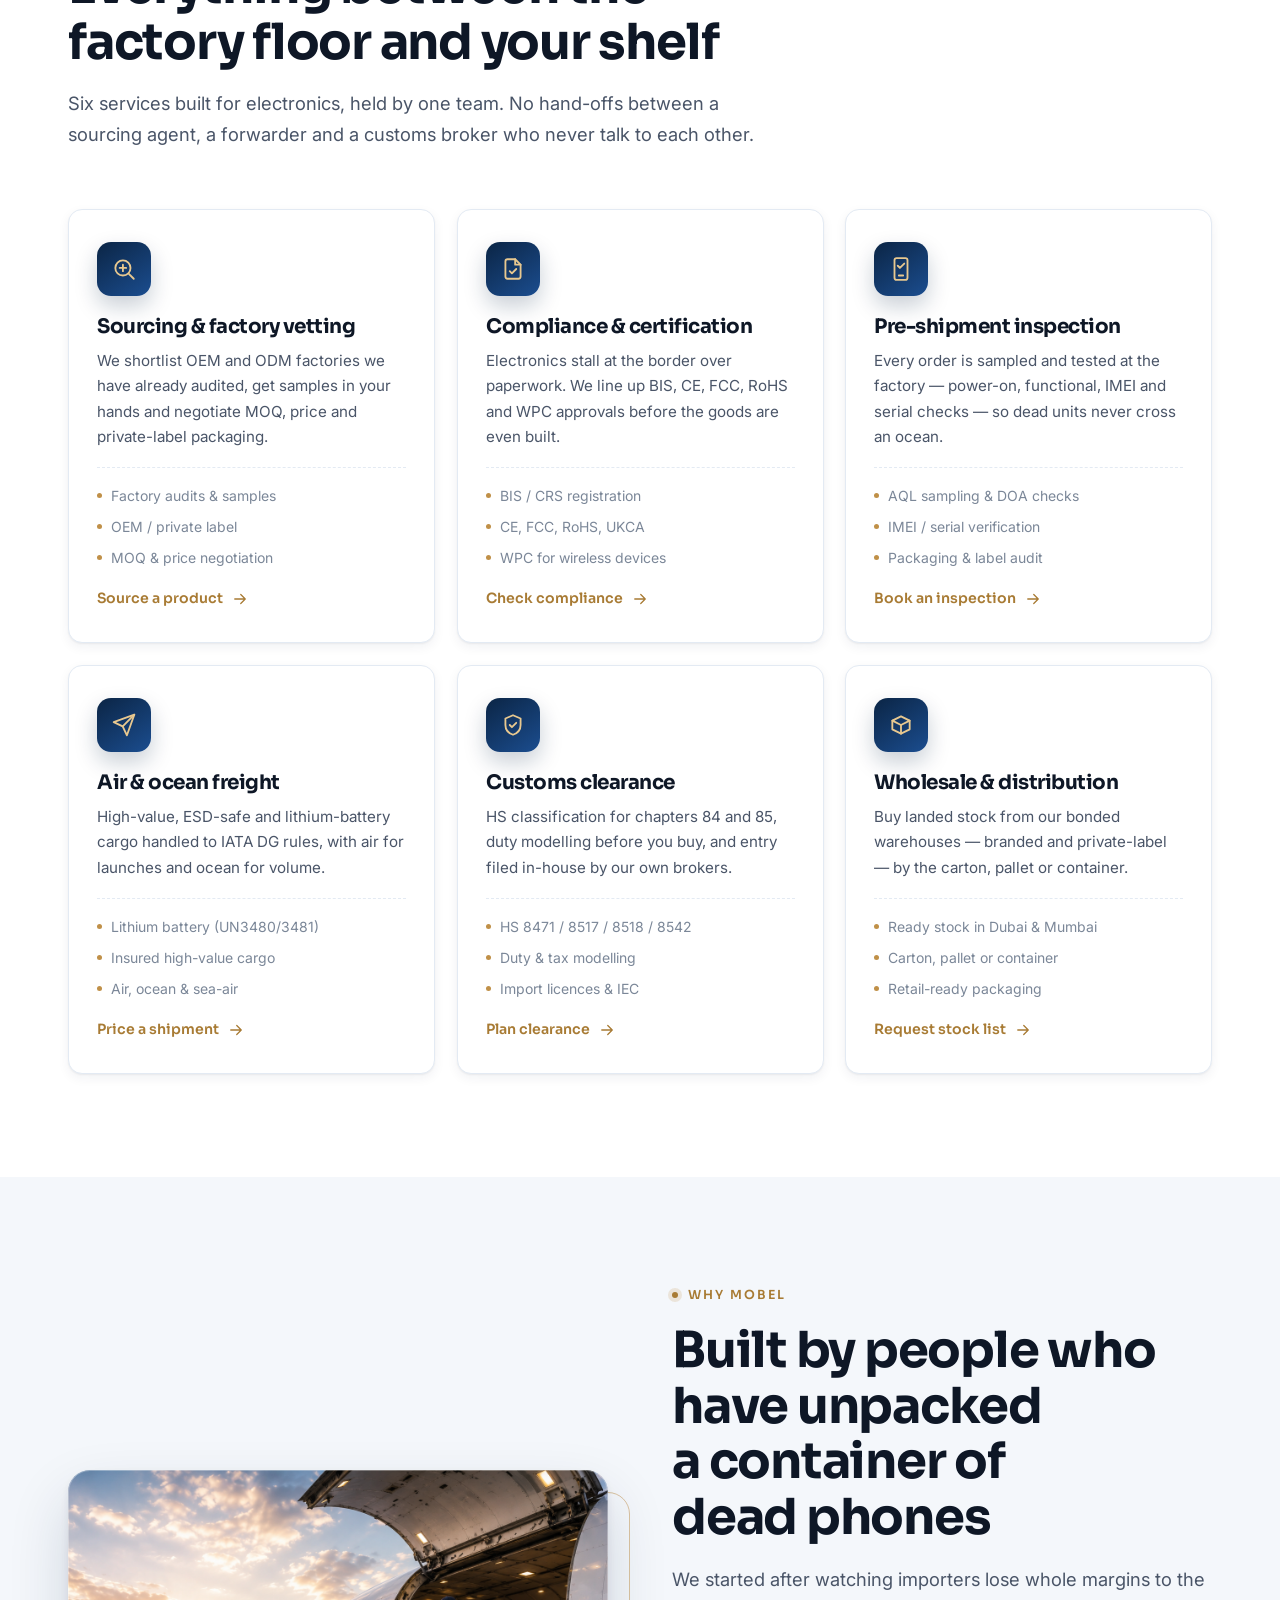
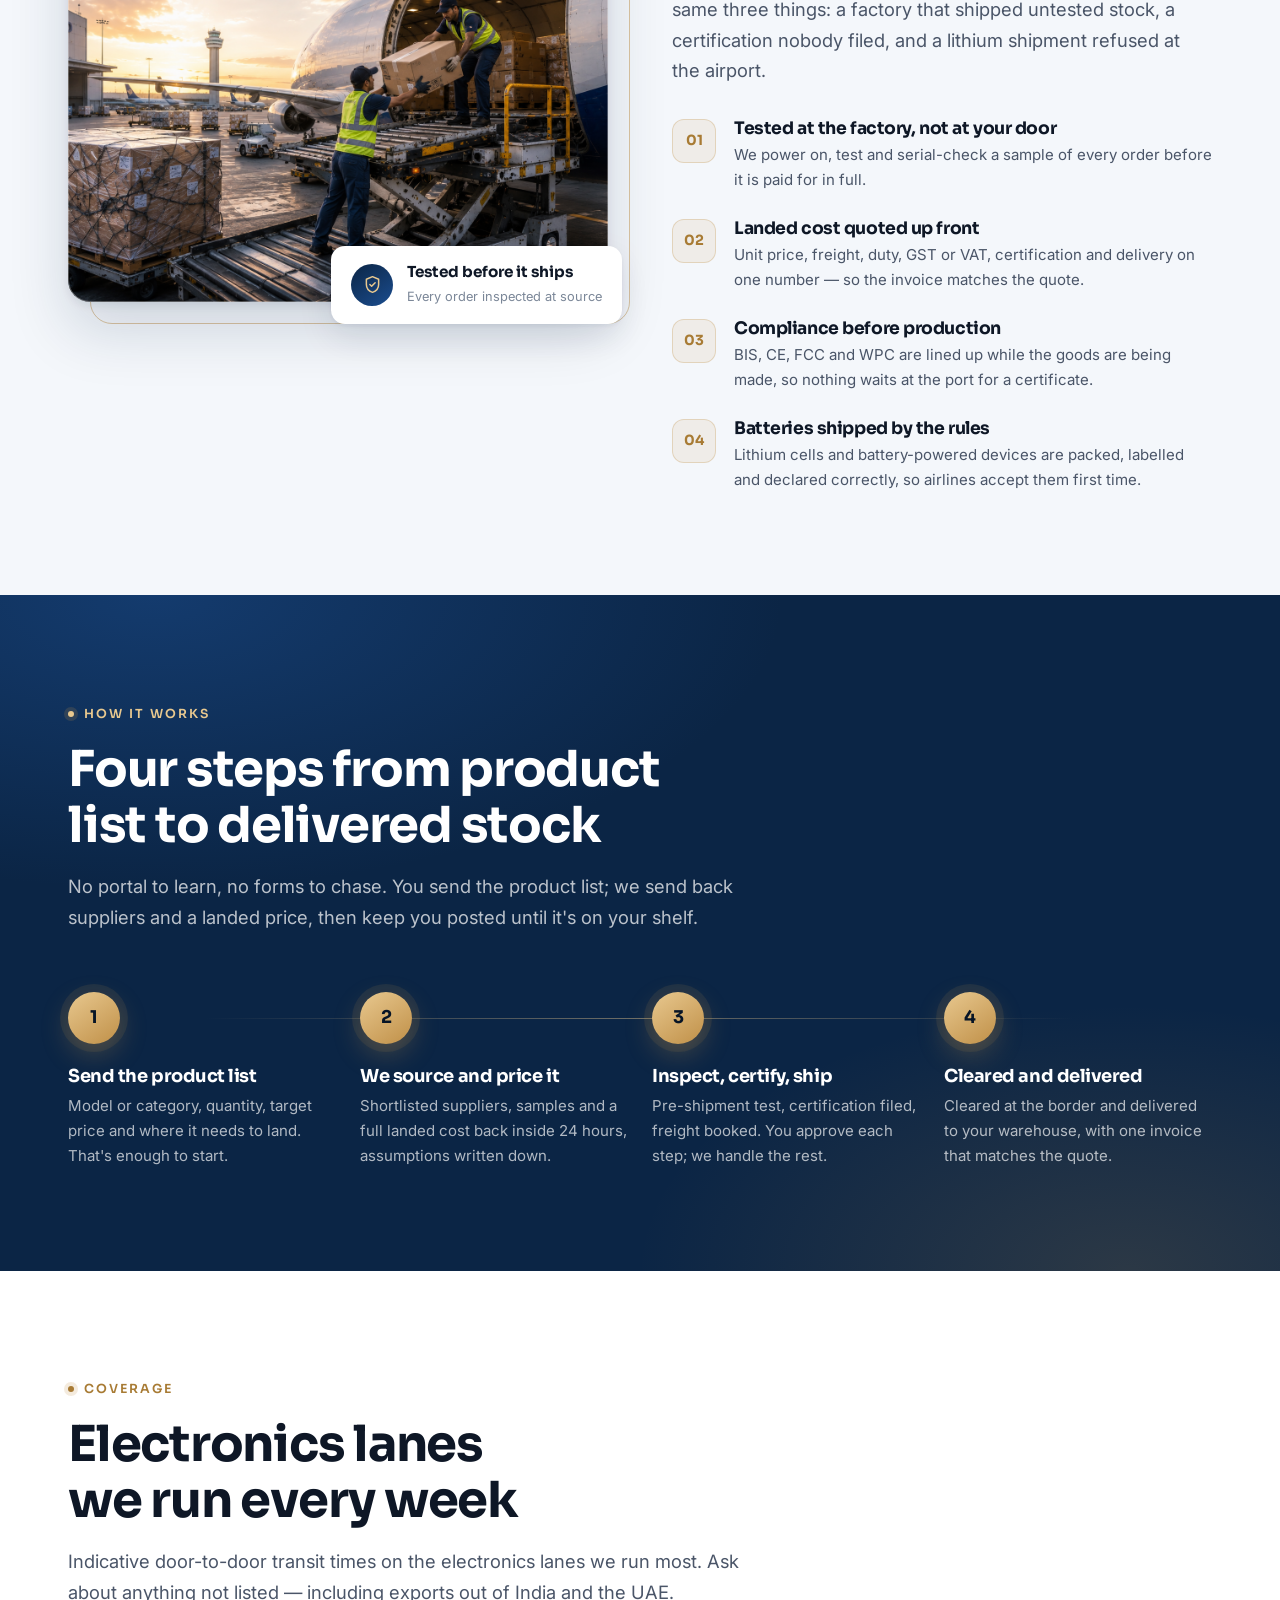
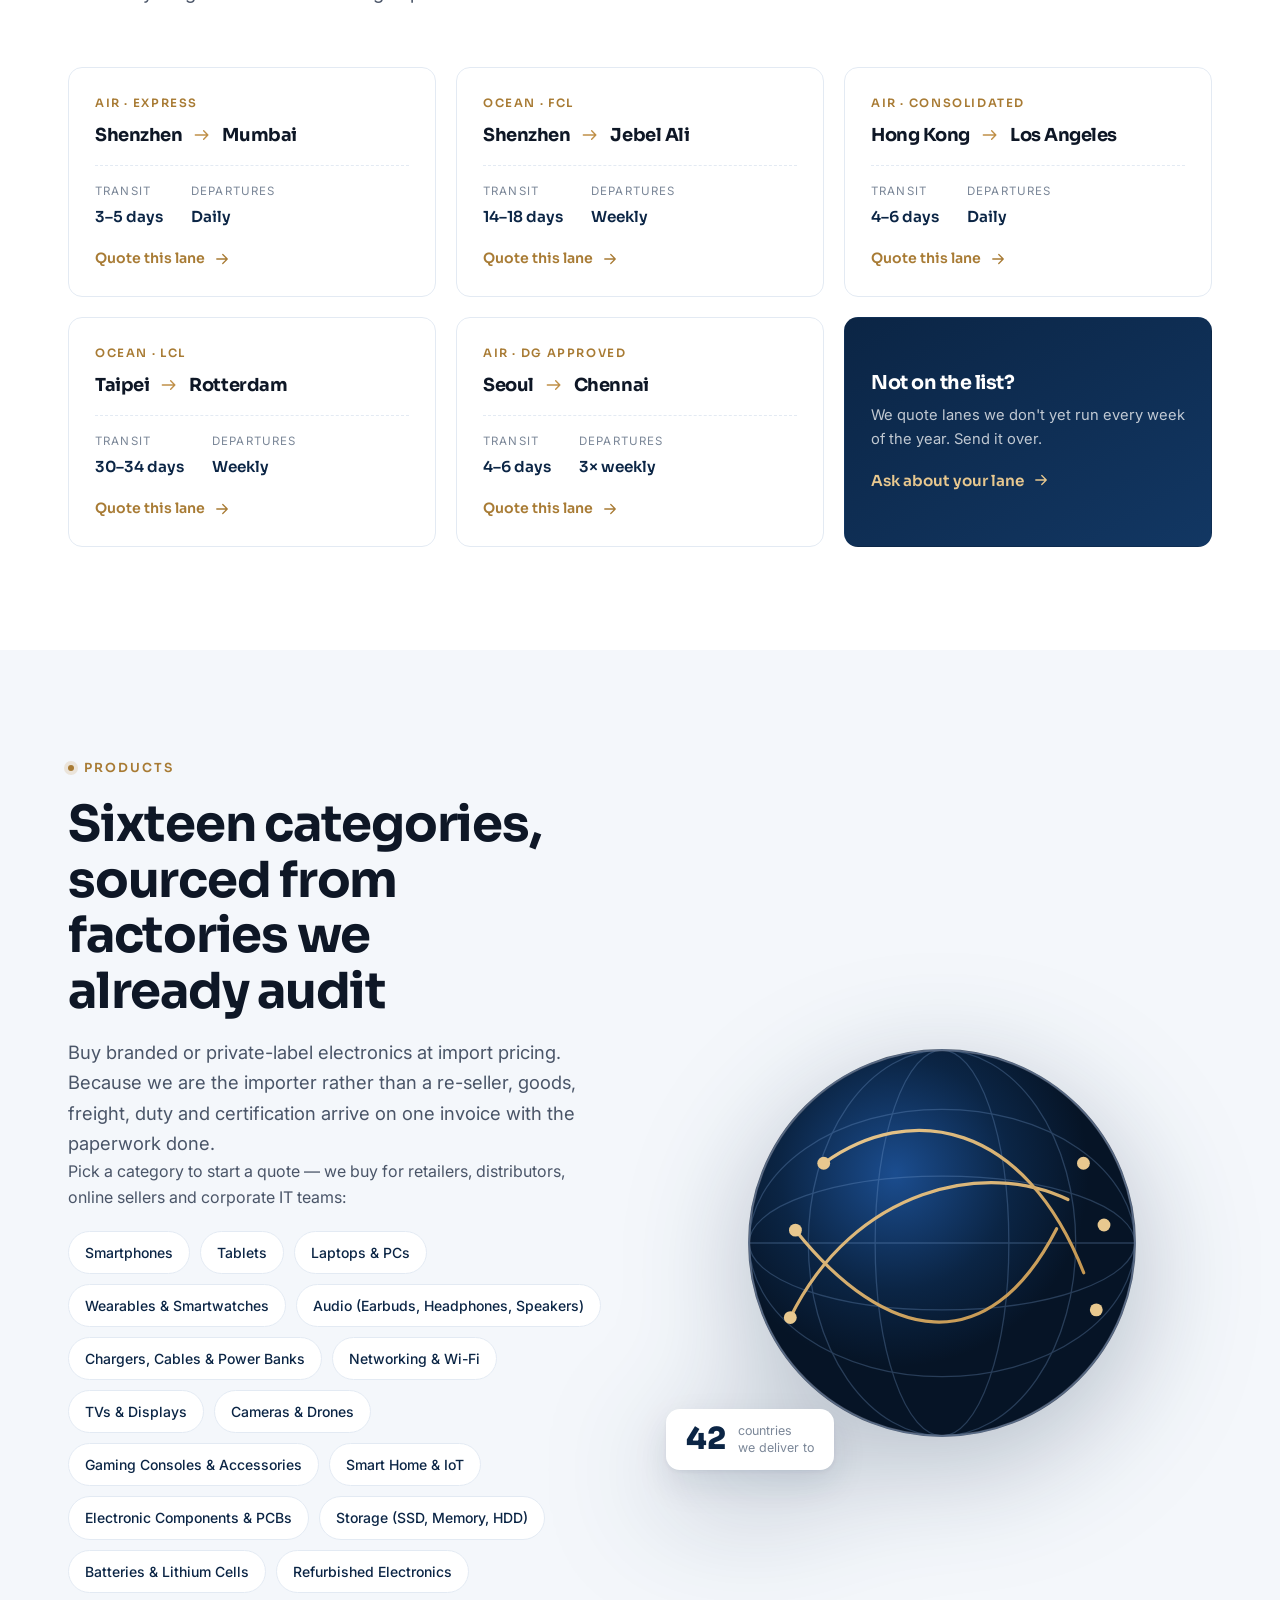
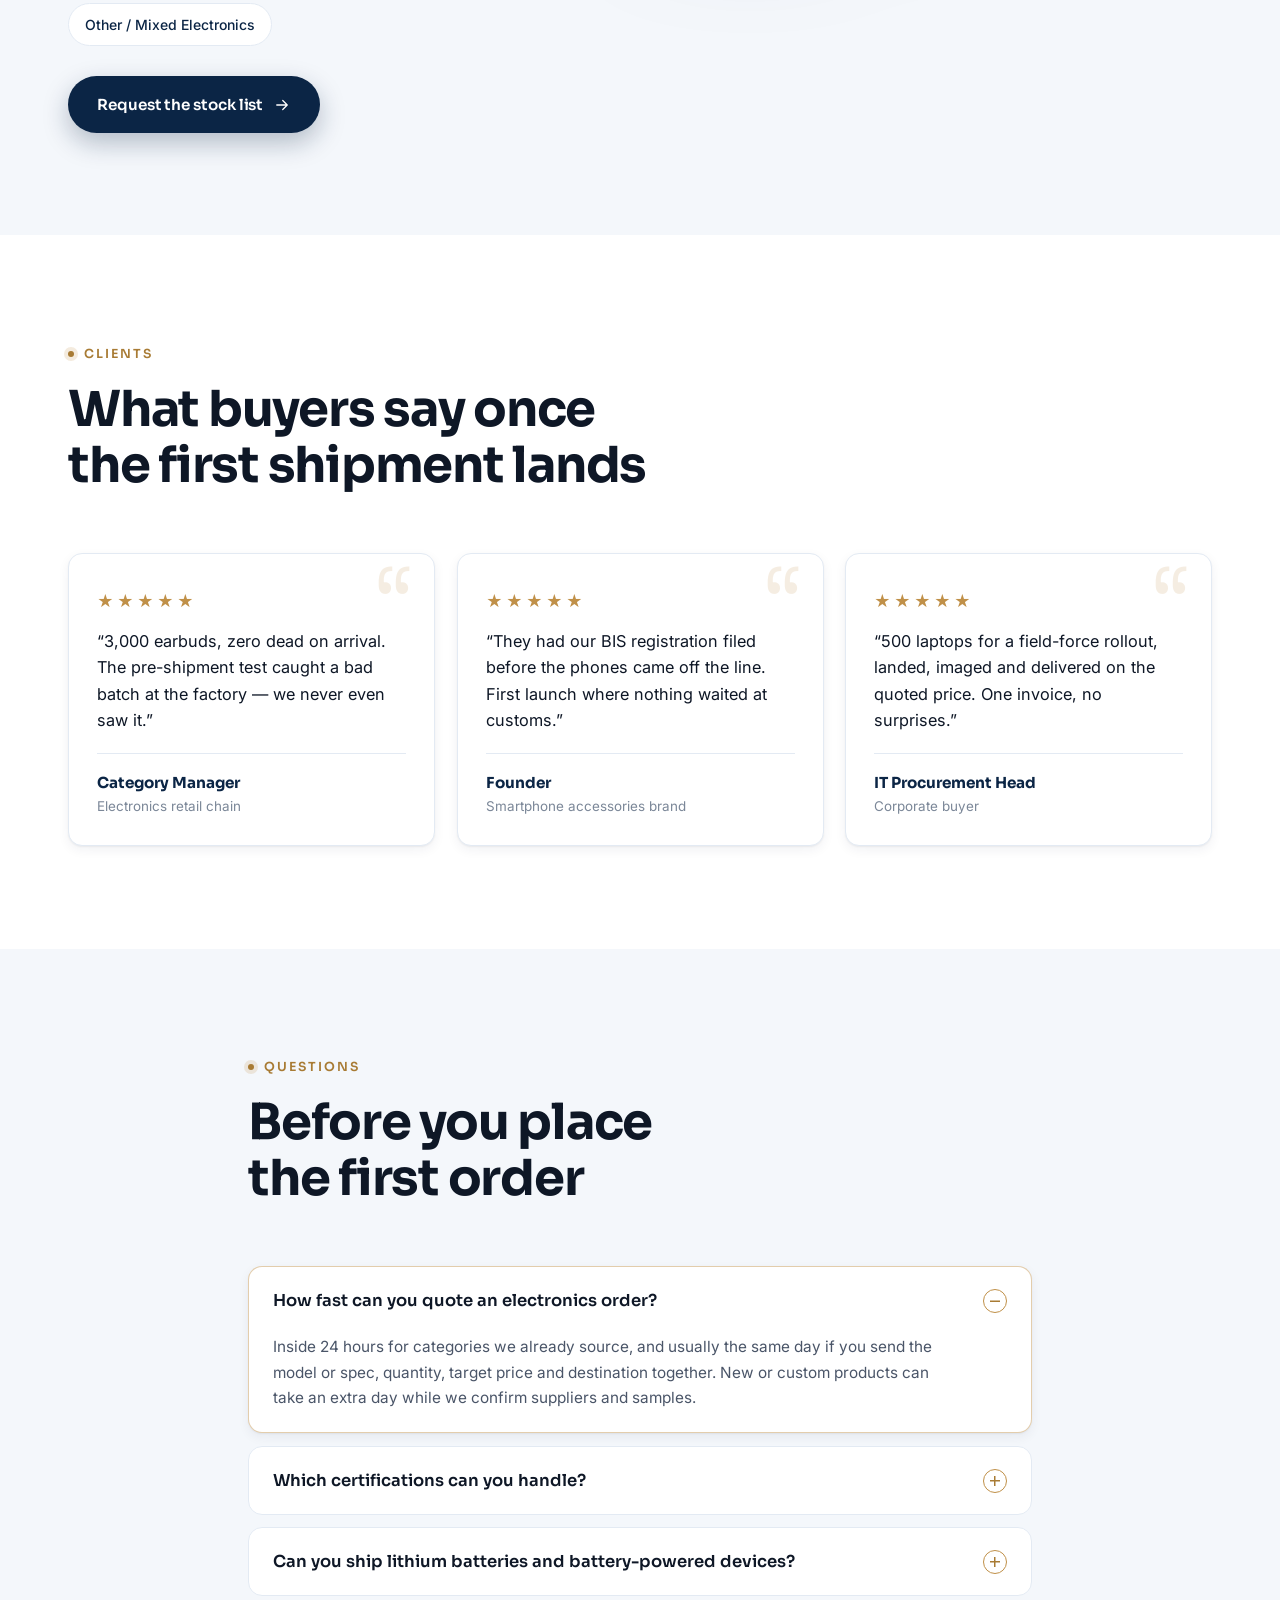
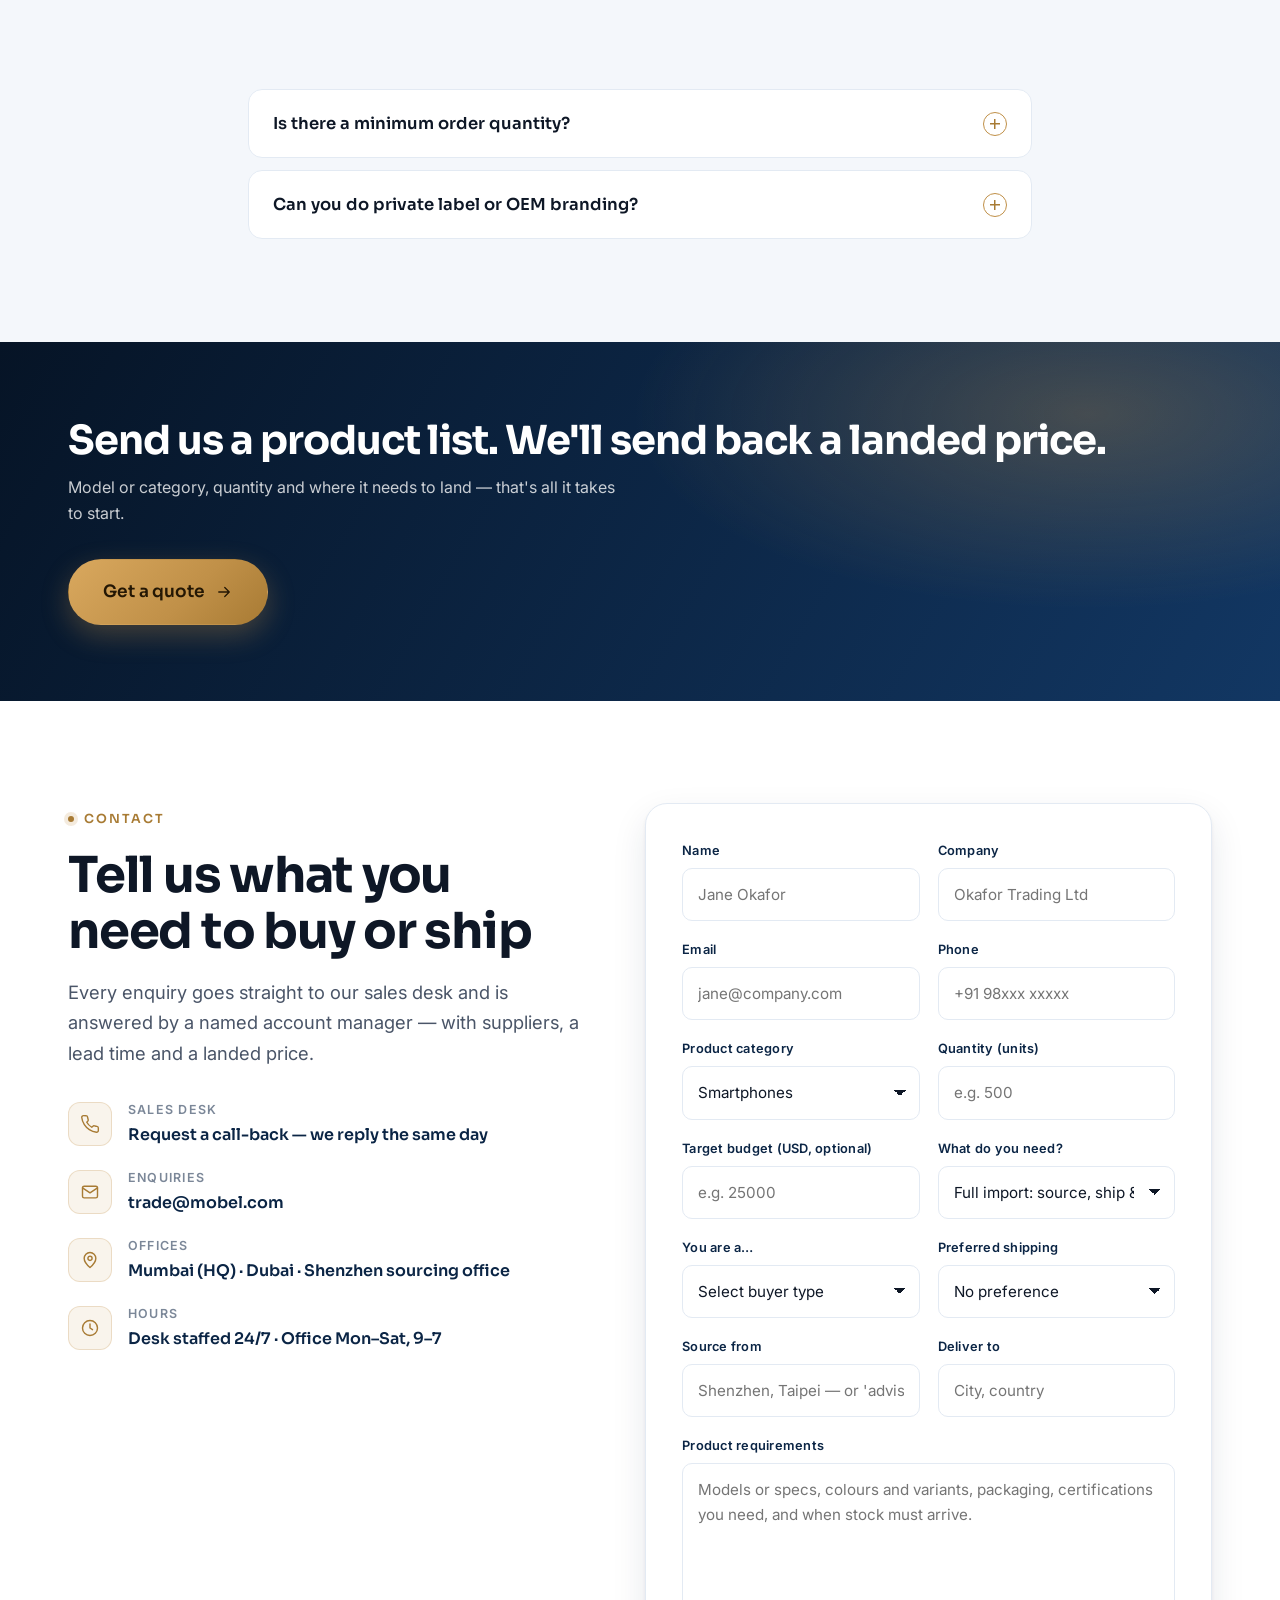
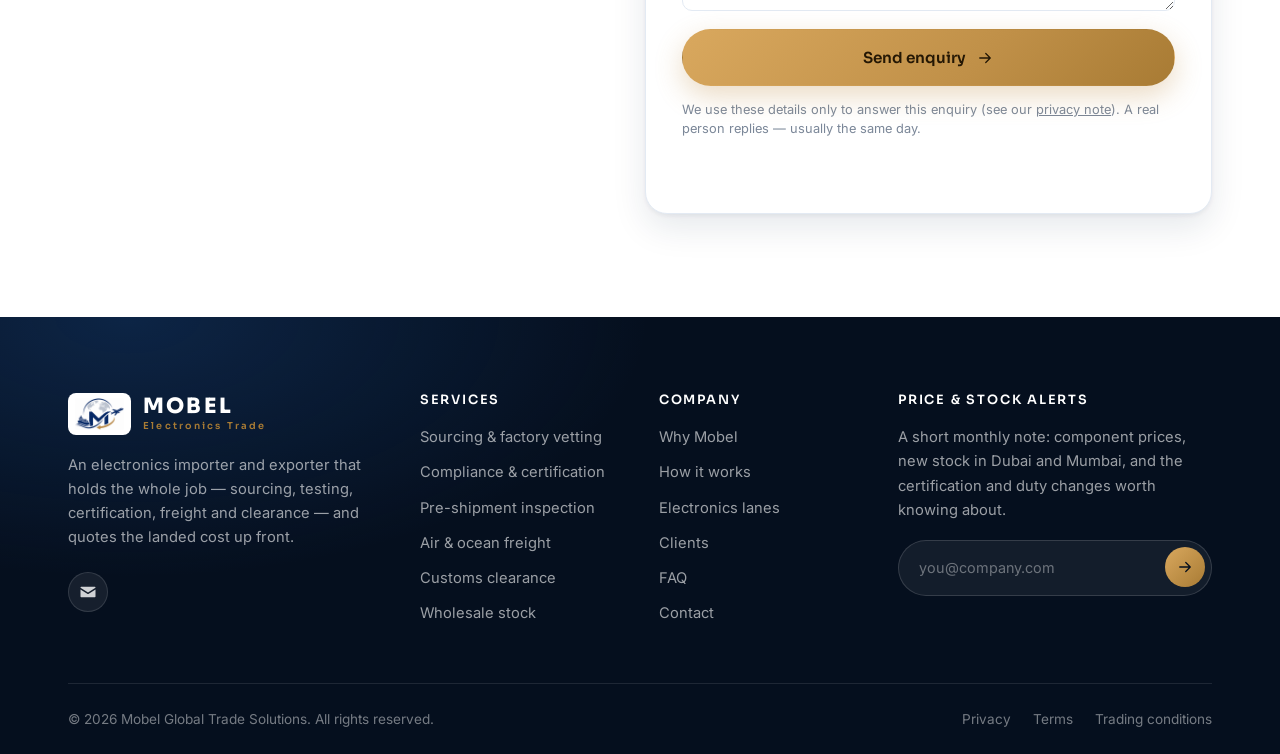
==== commit b4affded: "Enquiry form: buyer type and preferred shipping feed the CRM Co-Authored-By: Claude Fable 5 <noreply" ====
--- a/index.html
+++ b/index.html
@@ -950,6 +950,30 @@
 
       <div class="form__row">
         <div class="field">
+          <label for="buyer-type">You are a…</label>
+          <select id="buyer-type" name="LEADCF3">
+          <option value="">Select buyer type</option>
+          <option>Retailer</option>
+          <option>Distributor / Wholesaler</option>
+          <option>Corporate buyer</option>
+          <option>E-commerce seller</option>
+          <option>System integrator</option>
+          <option>Individual</option>
+          </select>
+        </div>
+        <div class="field">
+          <label for="ship-mode">Preferred shipping</label>
+          <select id="ship-mode" name="LEADCF4">
+          <option value="">No preference</option>
+          <option>Air freight</option>
+          <option>Sea freight</option>
+          <option>Express courier</option>
+          </select>
+        </div>
+      </div>
+
+      <div class="form__row">
+        <div class="field">
           <label for="origin">Source from</label>
           <input type="text" id="origin" name="origin" placeholder="Shenzhen, Taipei — or 'advise me'" />
         </div>
@@ -1068,5 +1092,7 @@
 </a>
 
 <script src="mobel-v2.js?v=7" defer></script>
+<!-- Zoho SalesIQ live chat: visitors who chat are pushed to Zoho CRM as Leads (Lead Source: Chat) -->
+<script>window.$zoho=window.$zoho || {};$zoho.salesiq=$zoho.salesiq||{ready:function(){}}</script><script id="zsiqscript" src="https://salesiq.zohopublic.in/widget?wc=siq1edf17887ad7cd2992fdc34a3bb763e55ad2f8c0a1cfd3e061923dbb8752e018" defer></script>
 </body>
 </html>
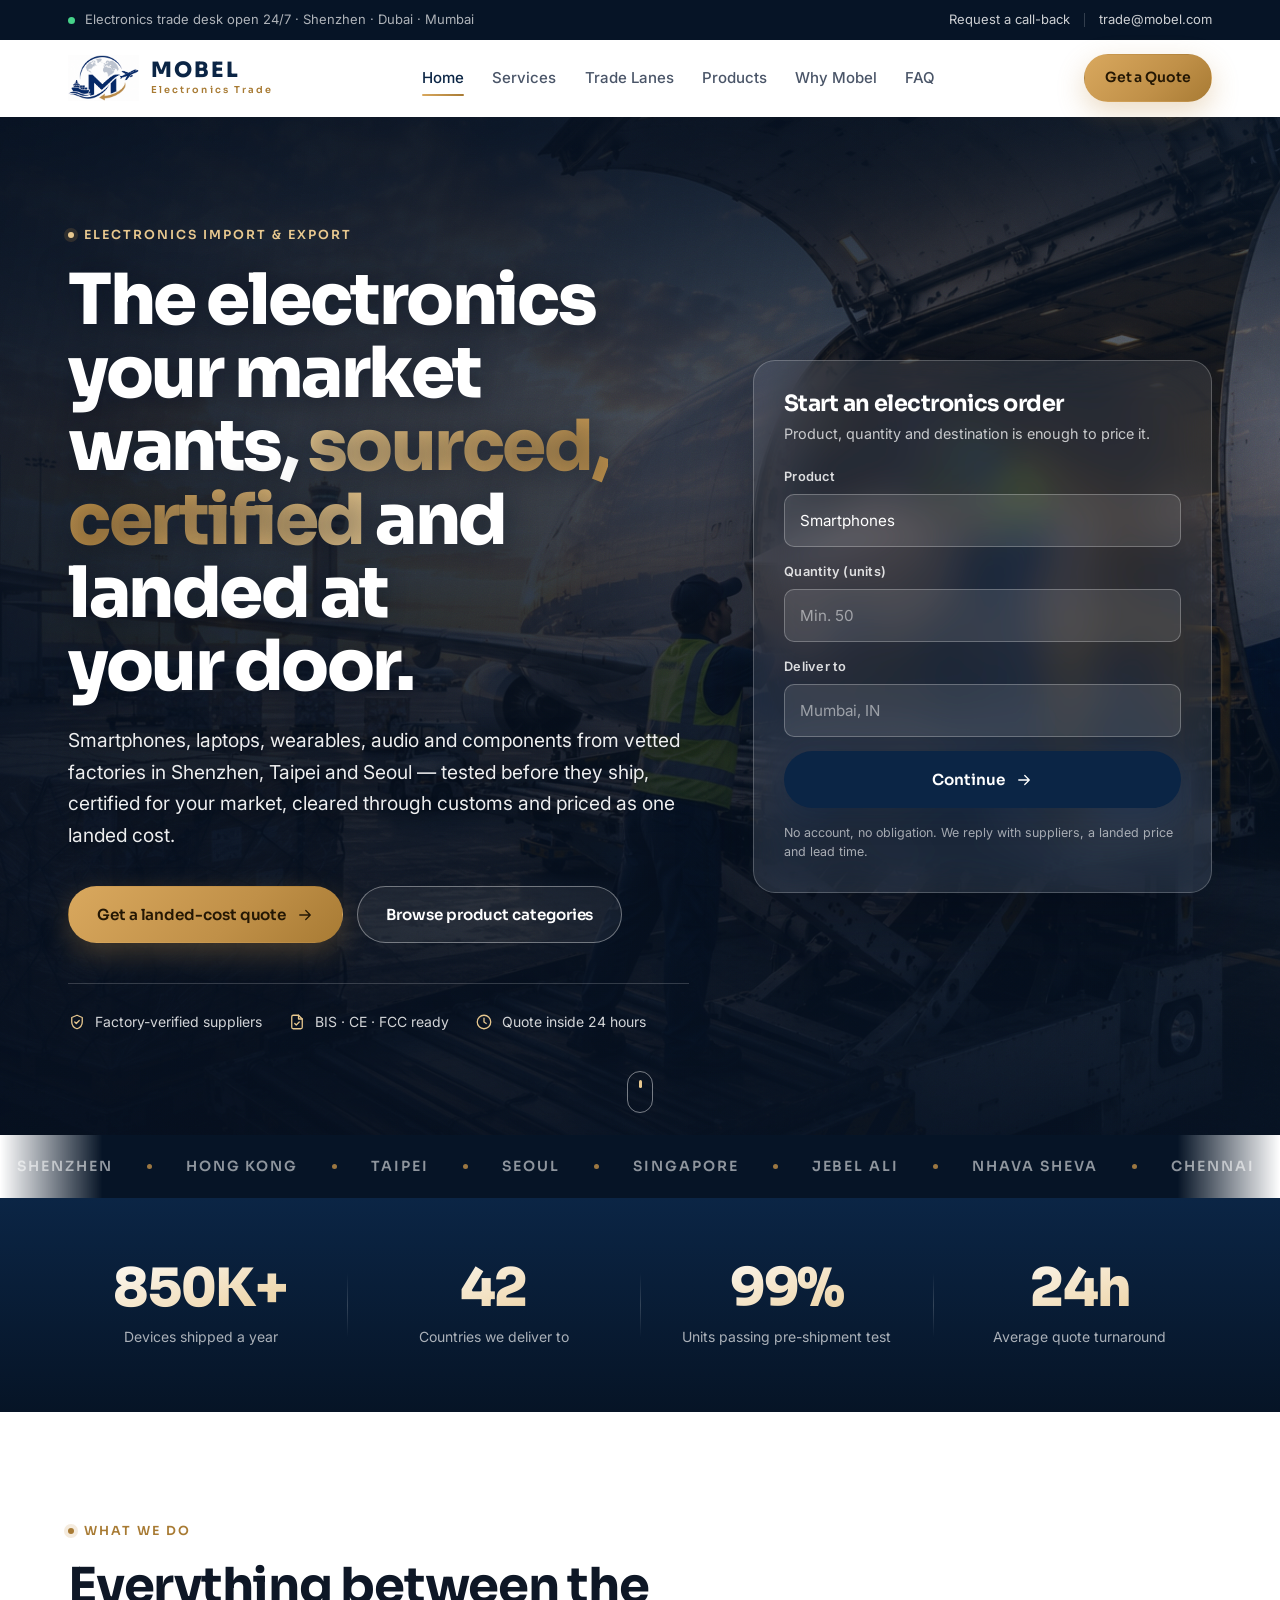
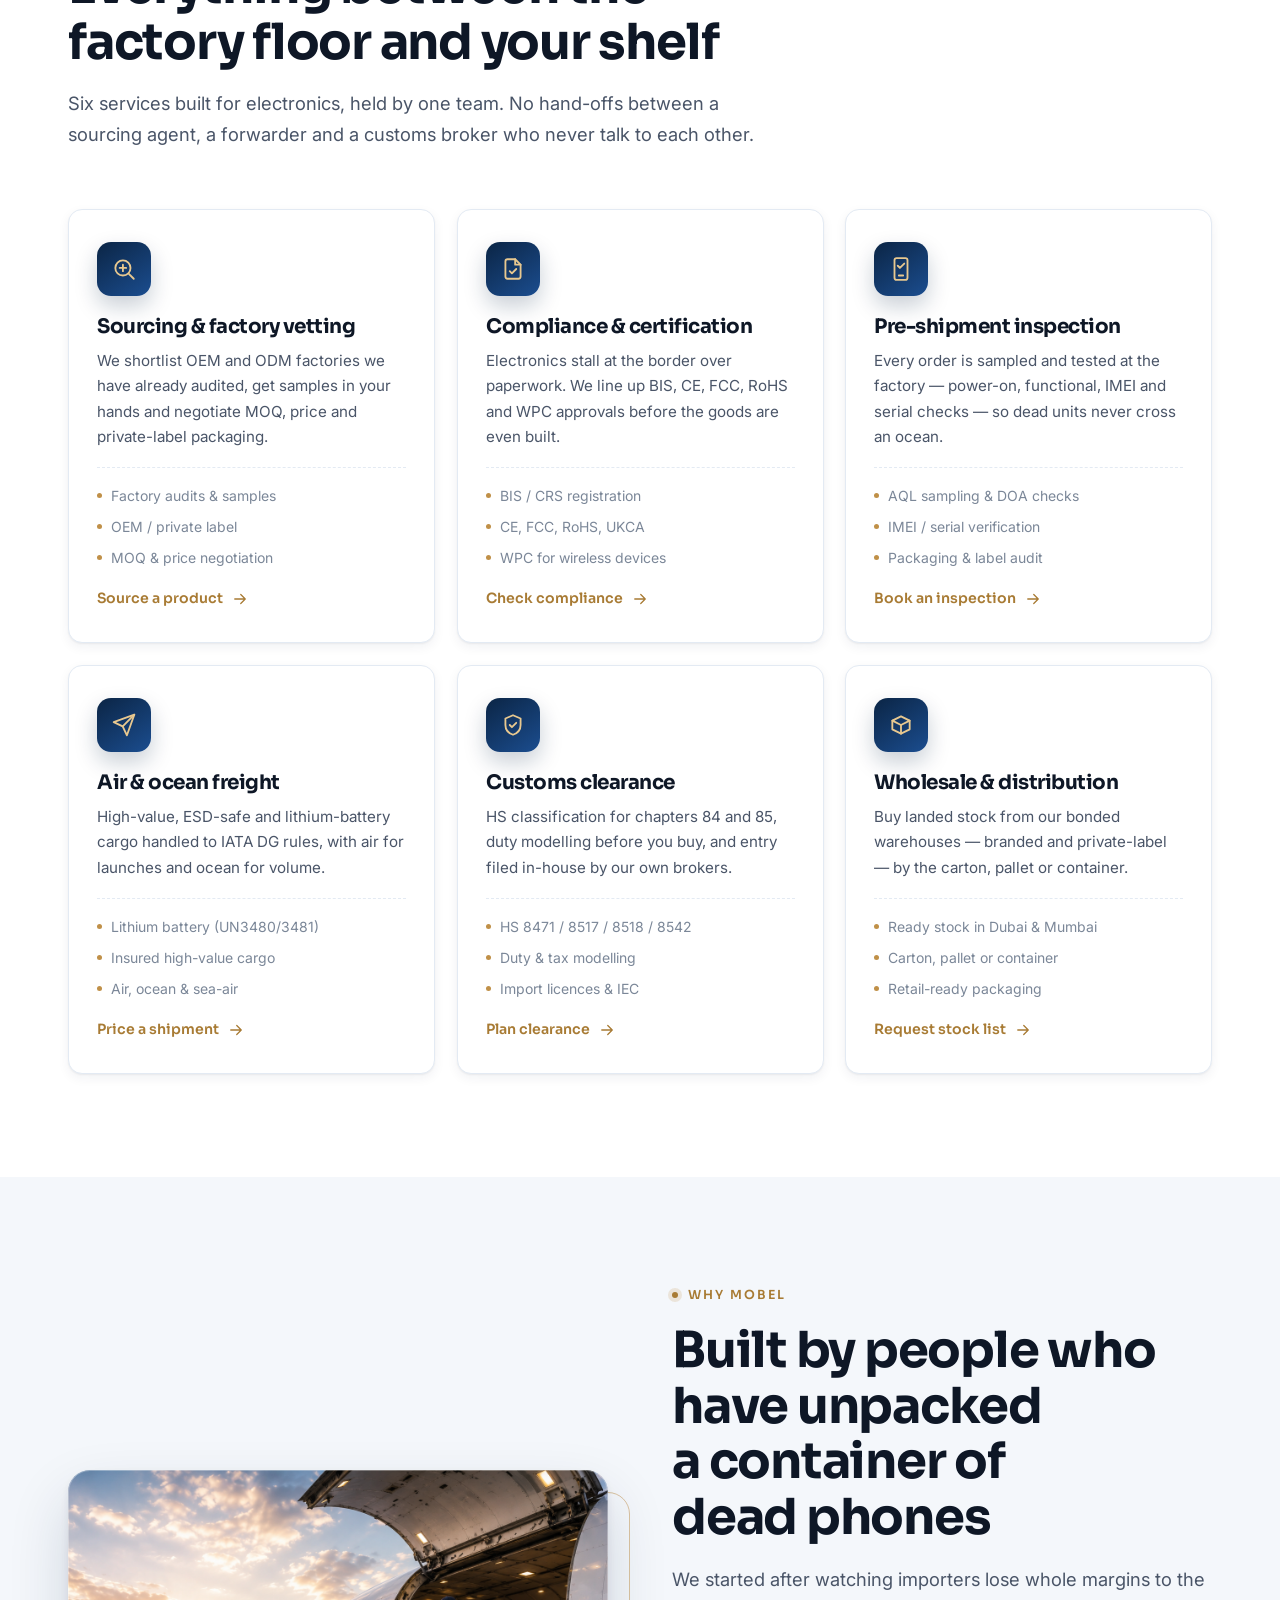
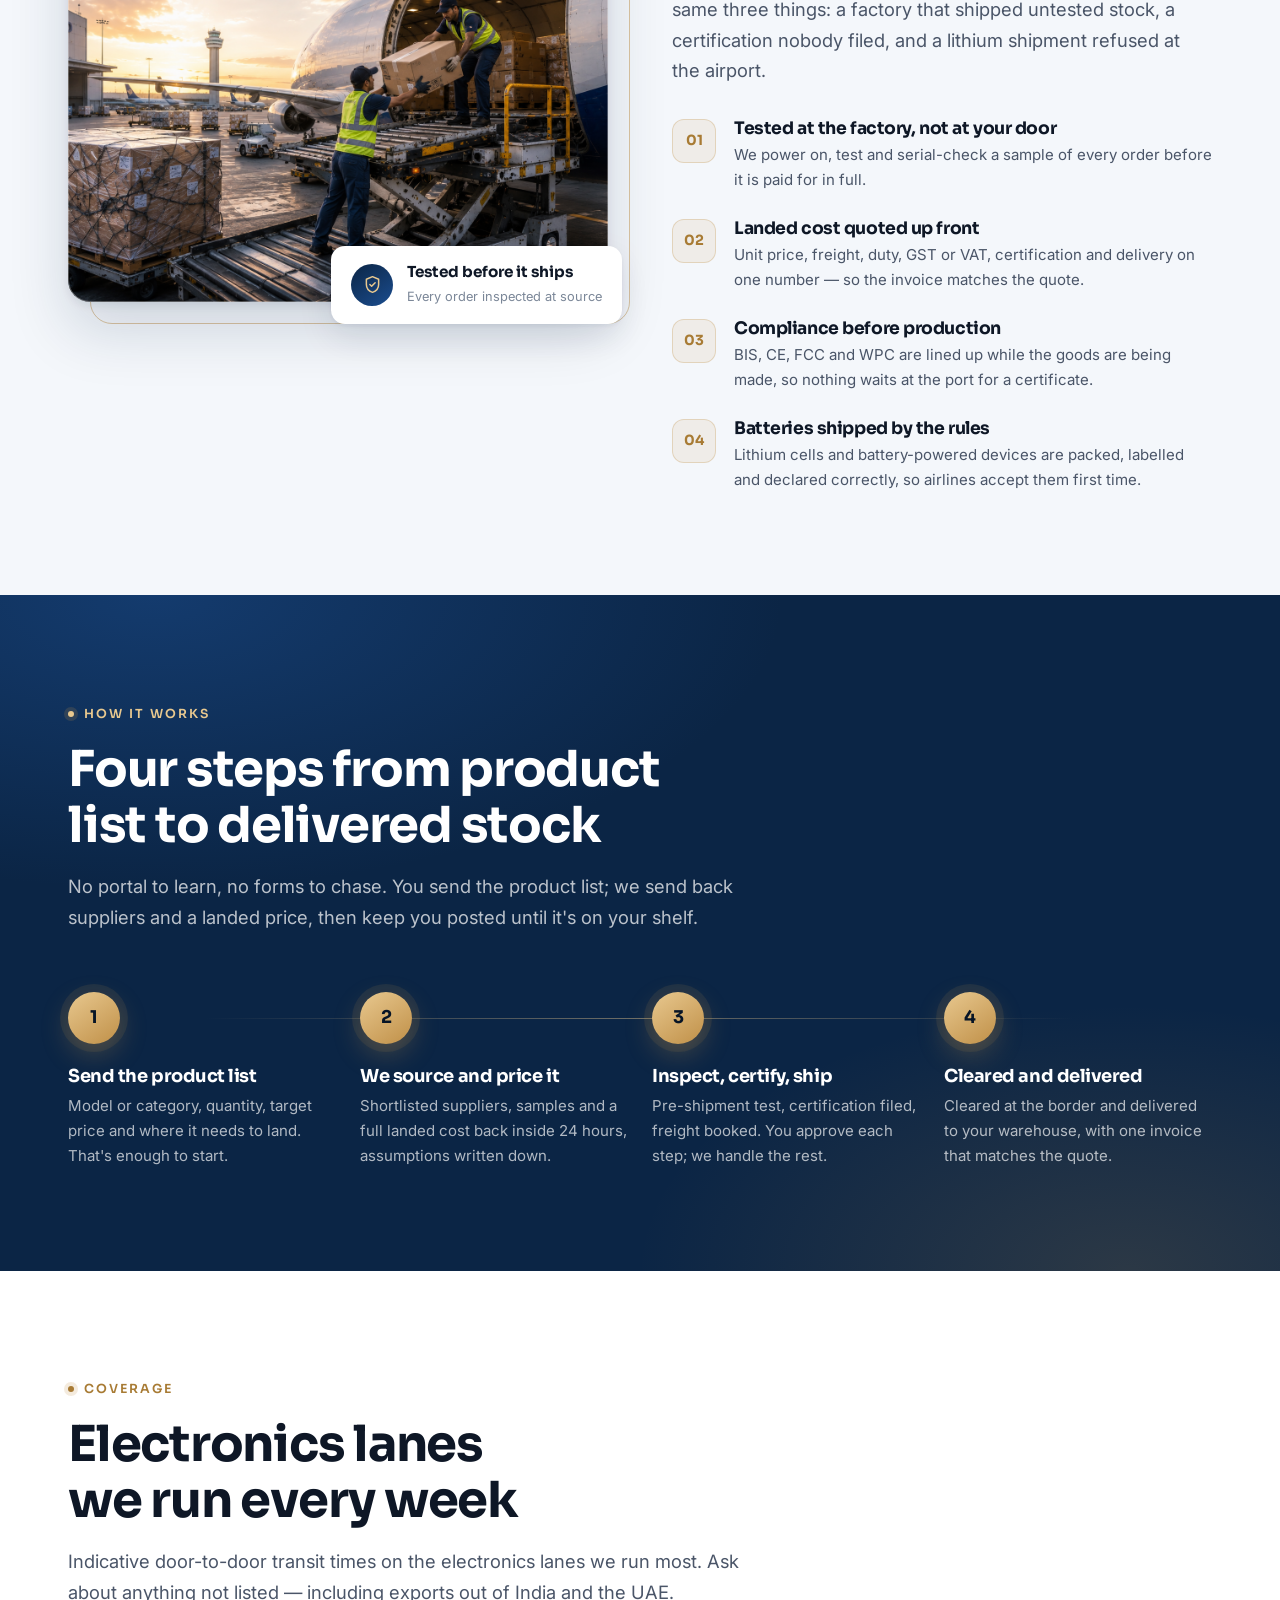
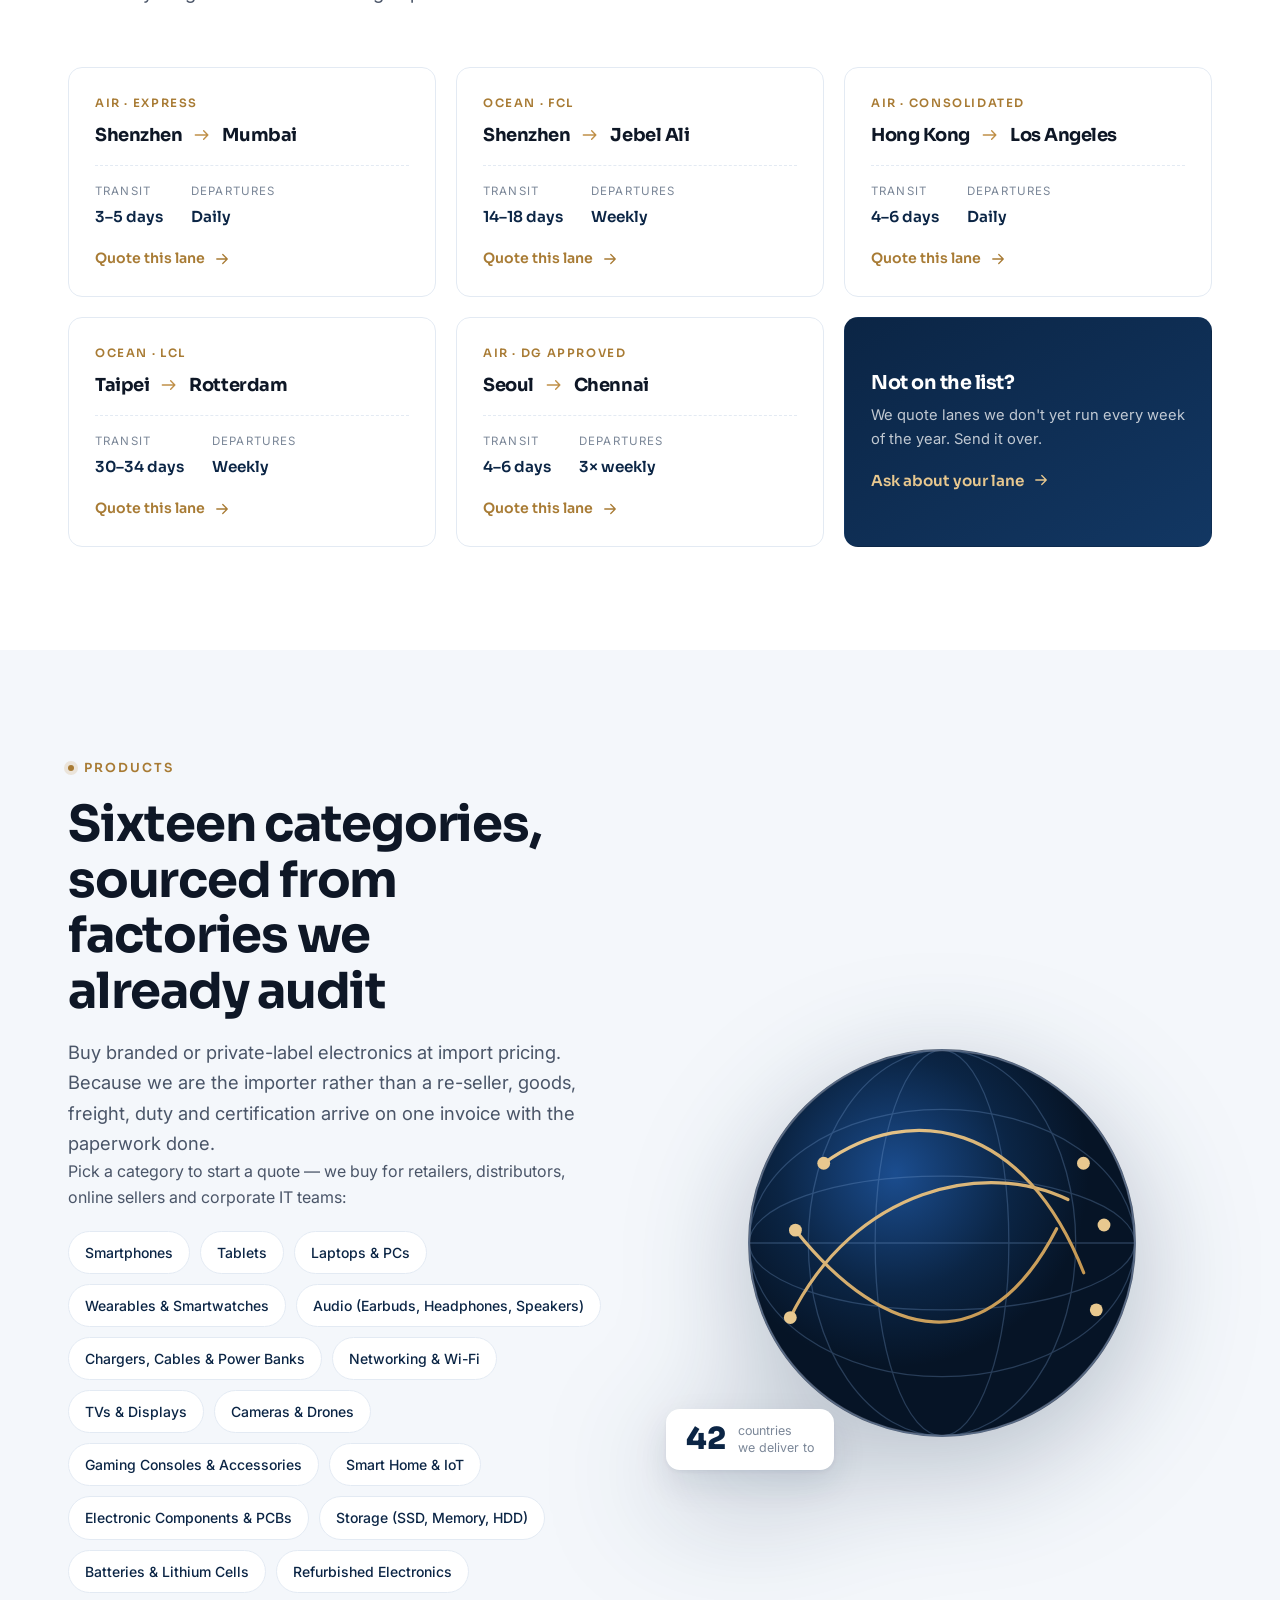
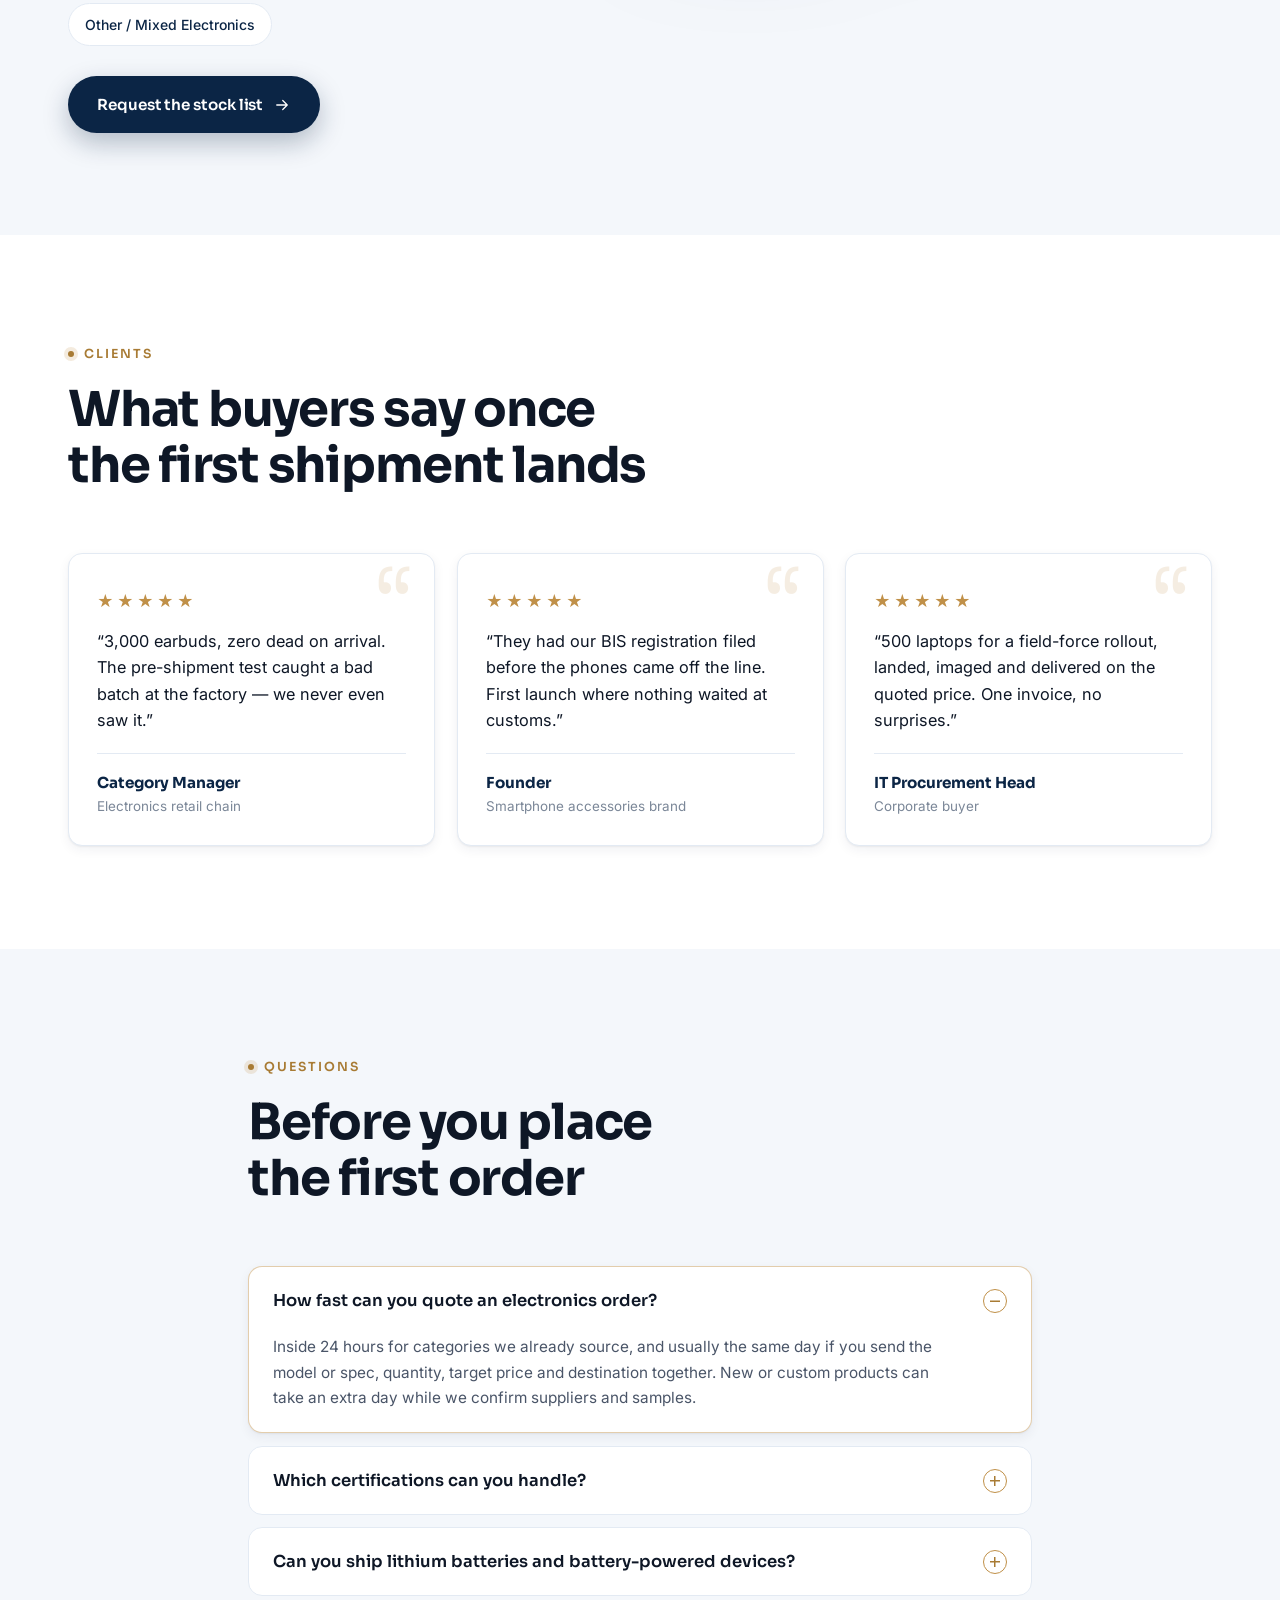
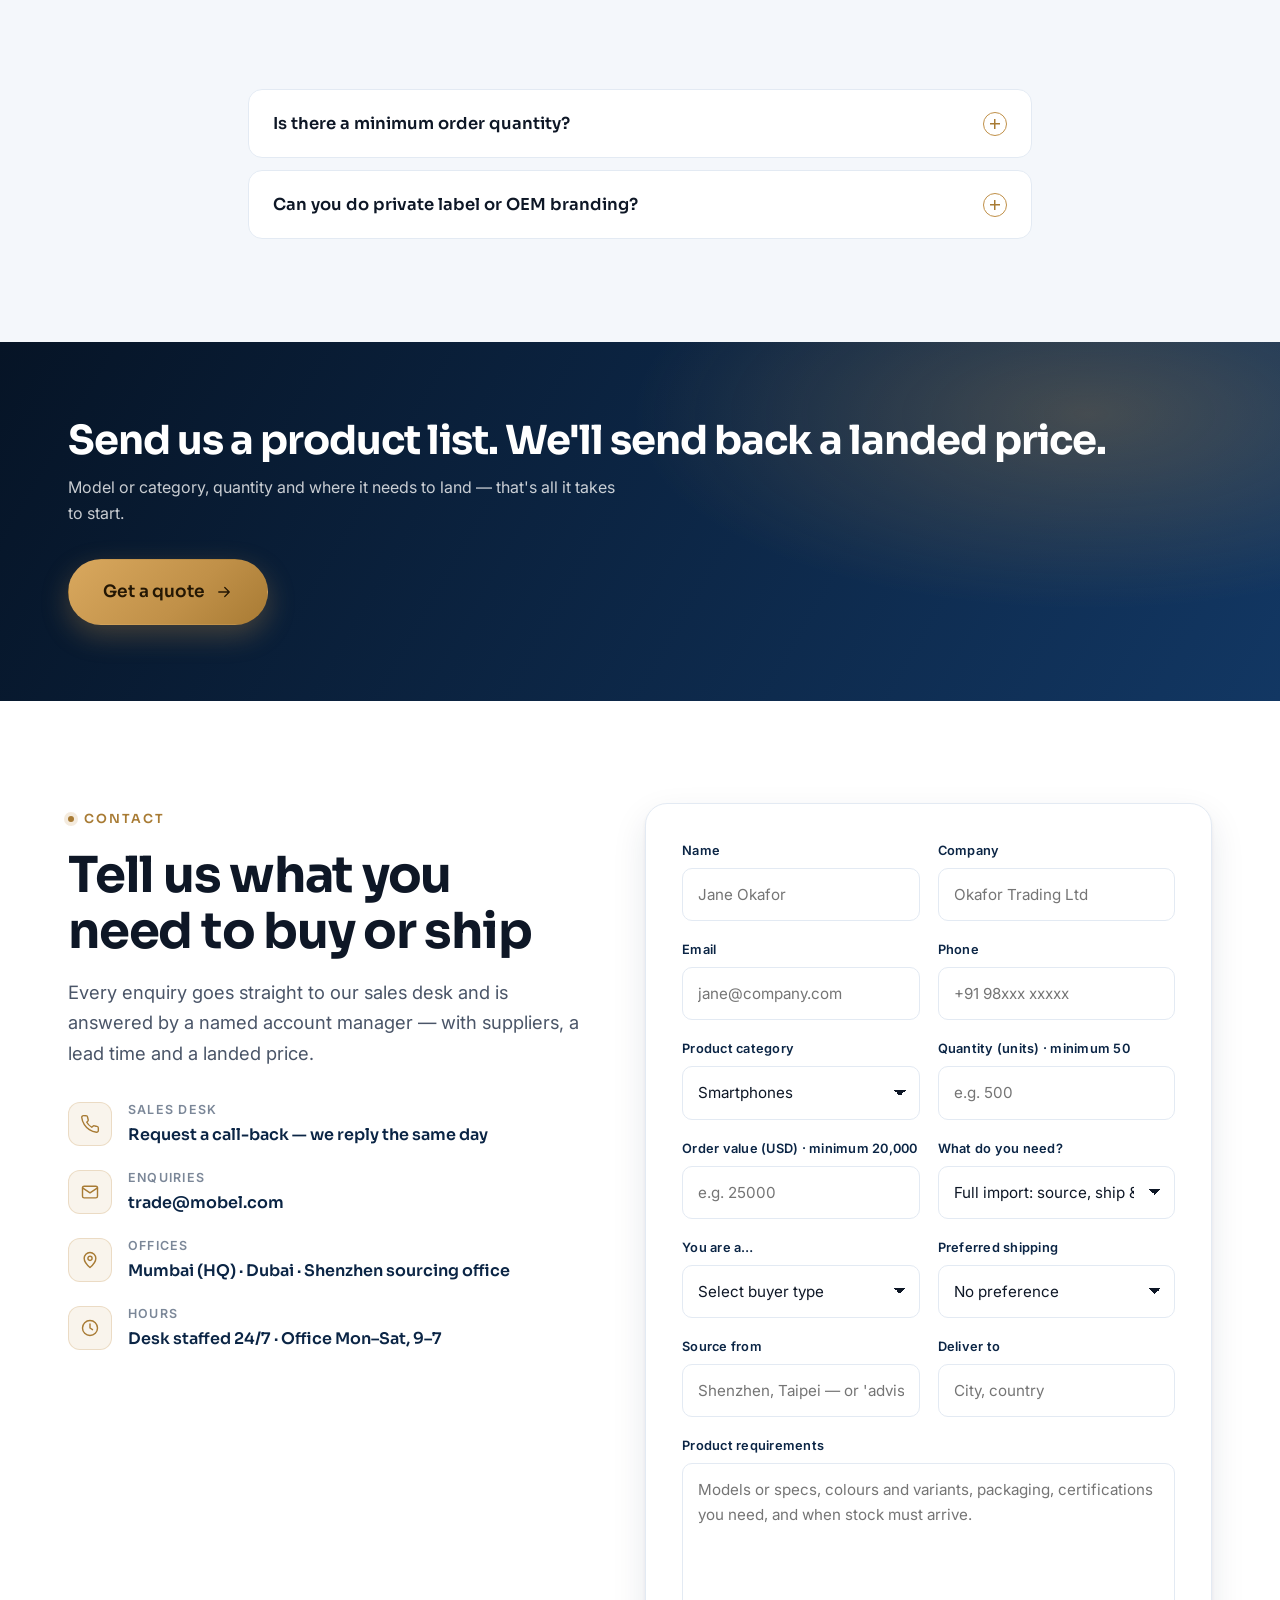
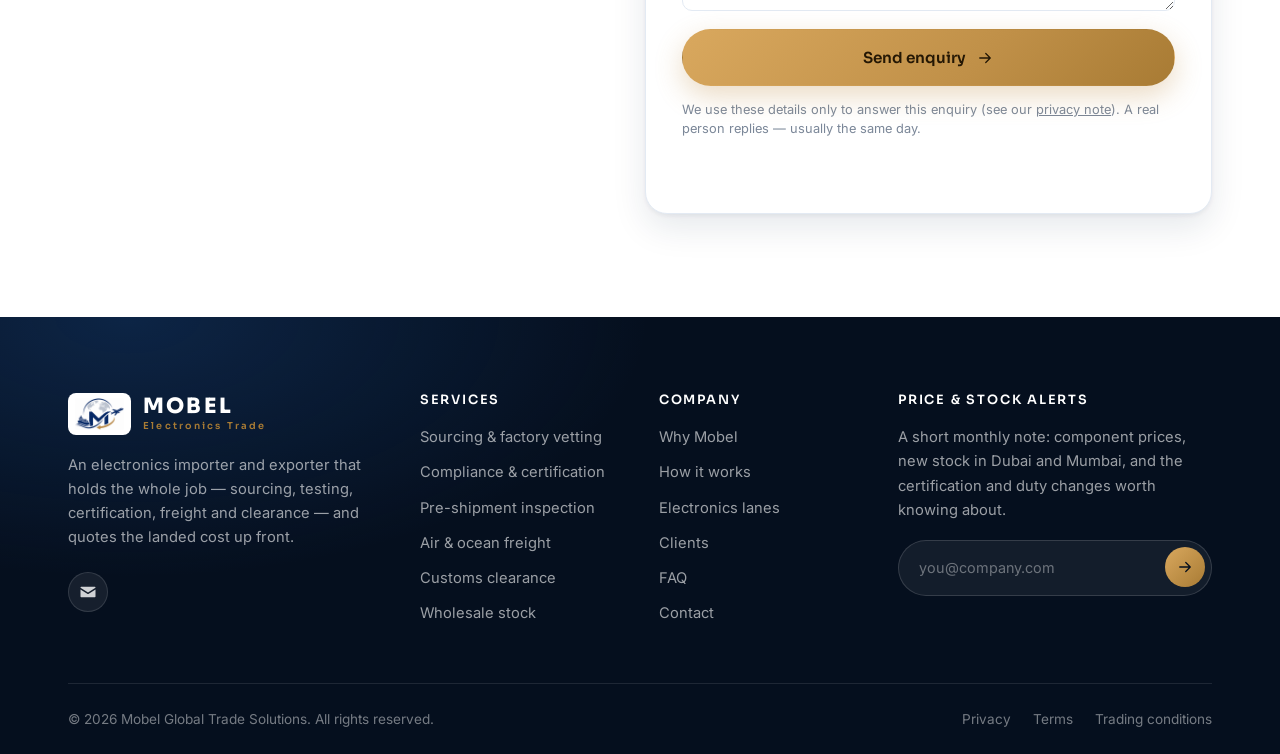
==== commit bc7632f3: "Enquiry form: enforce minimum order of 50 units and USD 20,000 Quantity and order value are now requ" ====
--- a/index.html
+++ b/index.html
@@ -216,7 +216,7 @@
         </div>
         <div class="field">
           <label for="q-qty">Quantity (units)</label>
-          <input type="number" id="q-qty" name="quantity" placeholder="e.g. 500" min="1" step="1" inputmode="numeric" autocomplete="off" />
+          <input type="number" id="q-qty" name="quantity" placeholder="Min. 50" min="50" step="1" inputmode="numeric" autocomplete="off" />
         </div>
         <div class="field">
           <label for="q-to">Deliver to</label>
@@ -786,7 +786,7 @@
 
       <details class="qa reveal" name="faq" data-reveal-delay="4">
         <summary>Is there a minimum order quantity?</summary>
-        <div class="qa__body"><p>It depends on the factory: usually one carton for accessories and around 100 units for phones or laptops. From our own stock in Dubai and Mumbai there is no minimum beyond a full carton.</p></div>
+        <div class="qa__body"><p>Yes. Every order needs at least <strong>50 units</strong> and <strong>USD 20,000</strong> in value. Customs clearance, duty filing and compliance paperwork cost roughly the same for any shipment, so smaller orders end up more expensive per unit than buying locally.</p></div>
       </details>
 
       <details class="qa reveal" name="faq" data-reveal-delay="5">
@@ -922,15 +922,15 @@
           </select>
         </div>
         <div class="field">
-          <label for="quantity">Quantity (units)</label>
-          <input type="number" id="quantity" name="No of Employees" placeholder="e.g. 500" min="1" step="1" inputmode="numeric" />
+          <label for="quantity">Quantity (units) · minimum 50</label>
+          <input type="number" id="quantity" name="No of Employees" placeholder="e.g. 500" min="50" step="1" inputmode="numeric" required />
         </div>
       </div>
 
       <div class="form__row">
         <div class="field">
-          <label for="budget">Target budget (USD, optional)</label>
-          <input type="number" id="budget" name="Annual Revenue" placeholder="e.g. 25000" min="0" step="100" inputmode="numeric" />
+          <label for="budget">Order value (USD) · minimum 20,000</label>
+          <input type="number" id="budget" name="Annual Revenue" placeholder="e.g. 25000" min="20000" step="100" inputmode="numeric" required />
         </div>
         <div class="field">
           <label for="service">What do you need?</label>
@@ -1091,7 +1091,7 @@
   <svg class="totop__arrow" viewBox="0 0 24 24" aria-hidden="true"><path d="M12 19V5M6 11l6-6 6 6"/></svg>
 </a>
 
-<script src="mobel-v2.js?v=7" defer></script>
+<script src="mobel-v2.js?v=8" defer></script>
 <!-- Zoho SalesIQ live chat: visitors who chat are pushed to Zoho CRM as Leads (Lead Source: Chat) -->
 <script>window.$zoho=window.$zoho || {};$zoho.salesiq=$zoho.salesiq||{ready:function(){}}</script><script id="zsiqscript" src="https://salesiq.zohopublic.in/widget?wc=siq1edf17887ad7cd2992fdc34a3bb763e55ad2f8c0a1cfd3e061923dbb8752e018" defer></script>
 </body>
